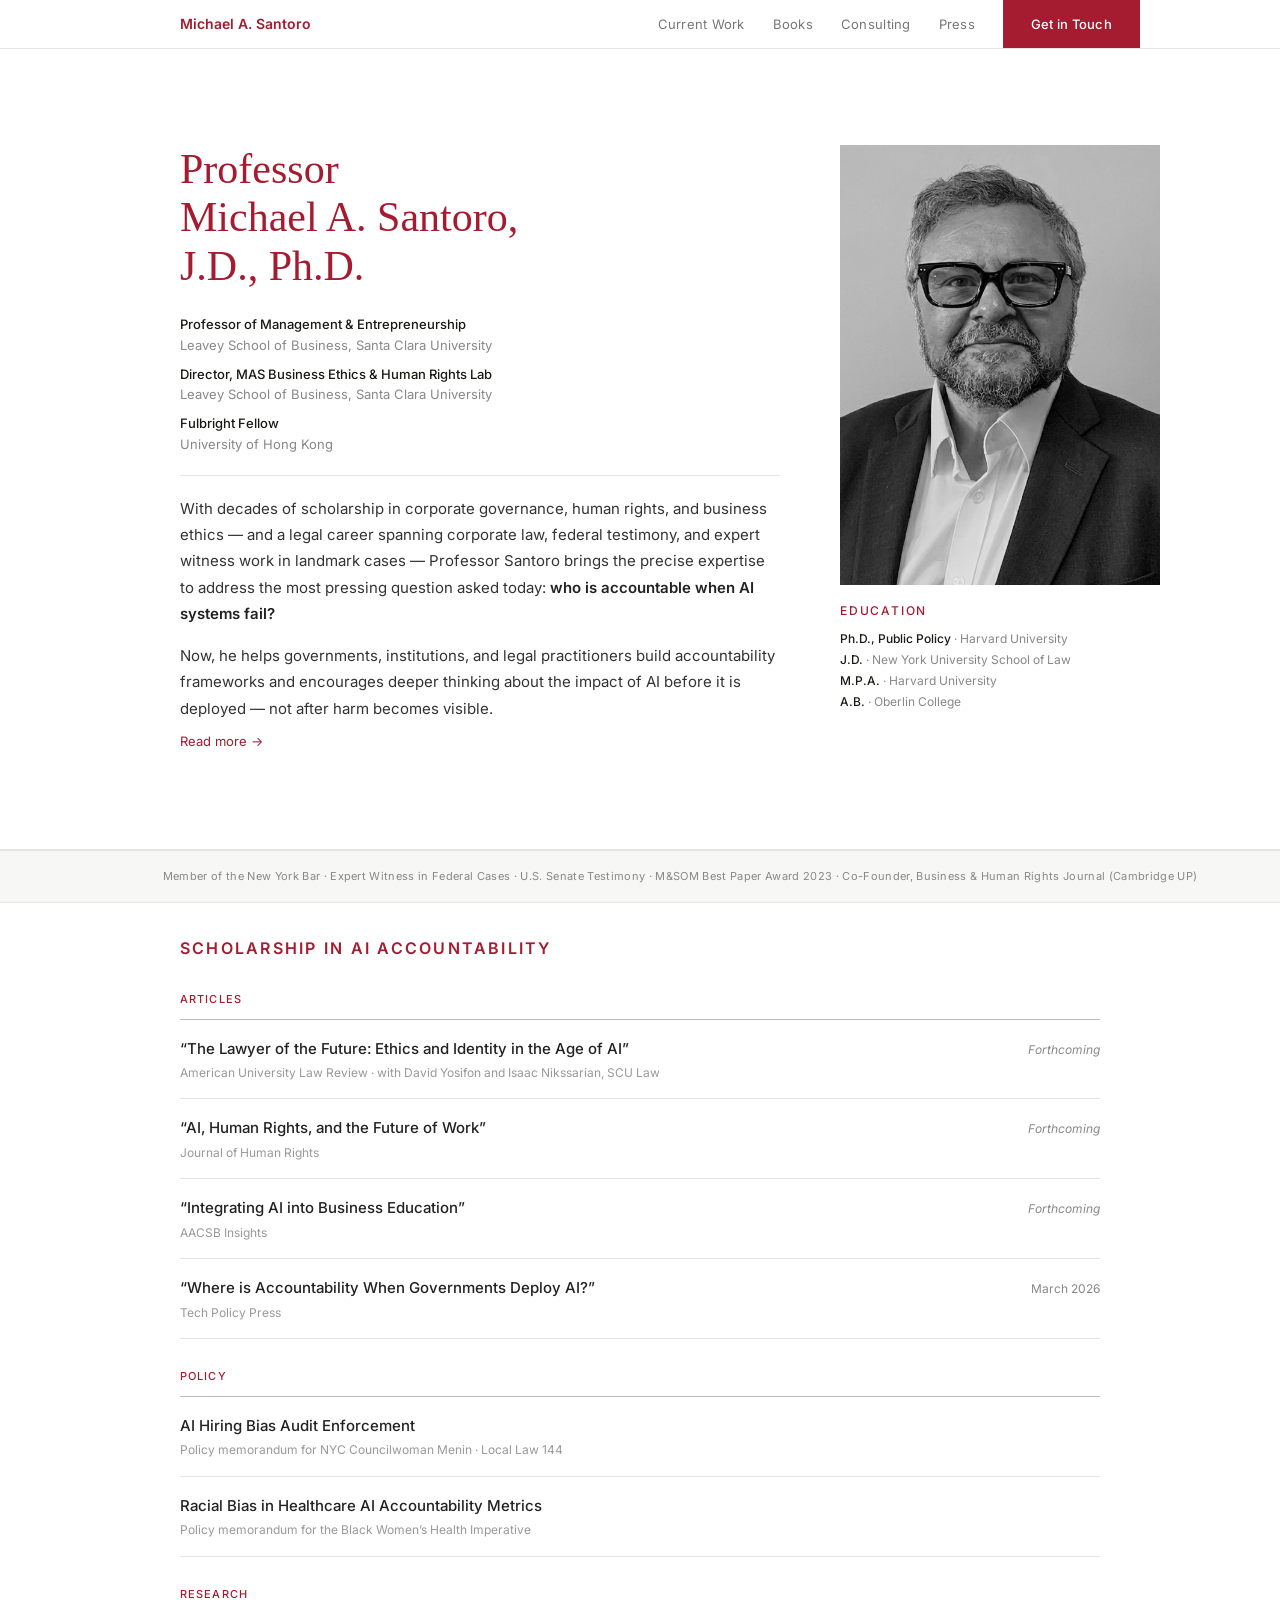
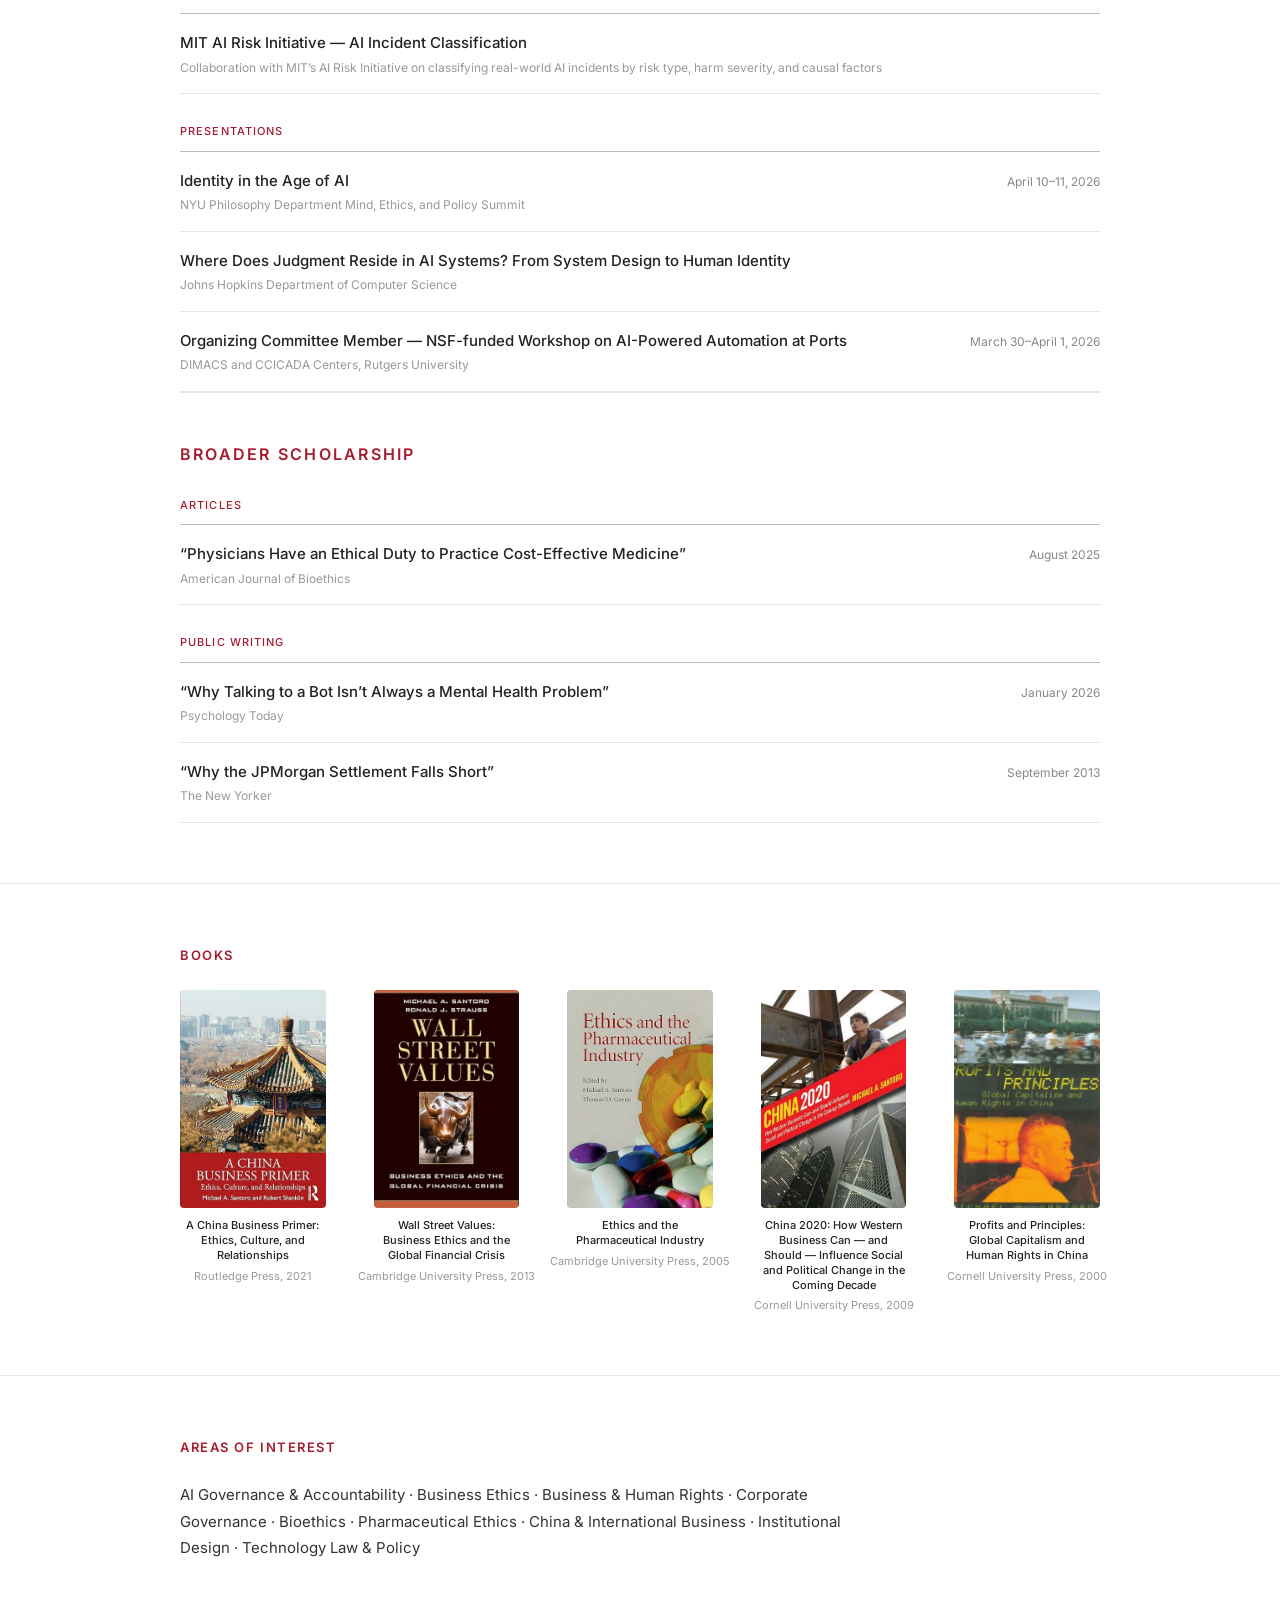
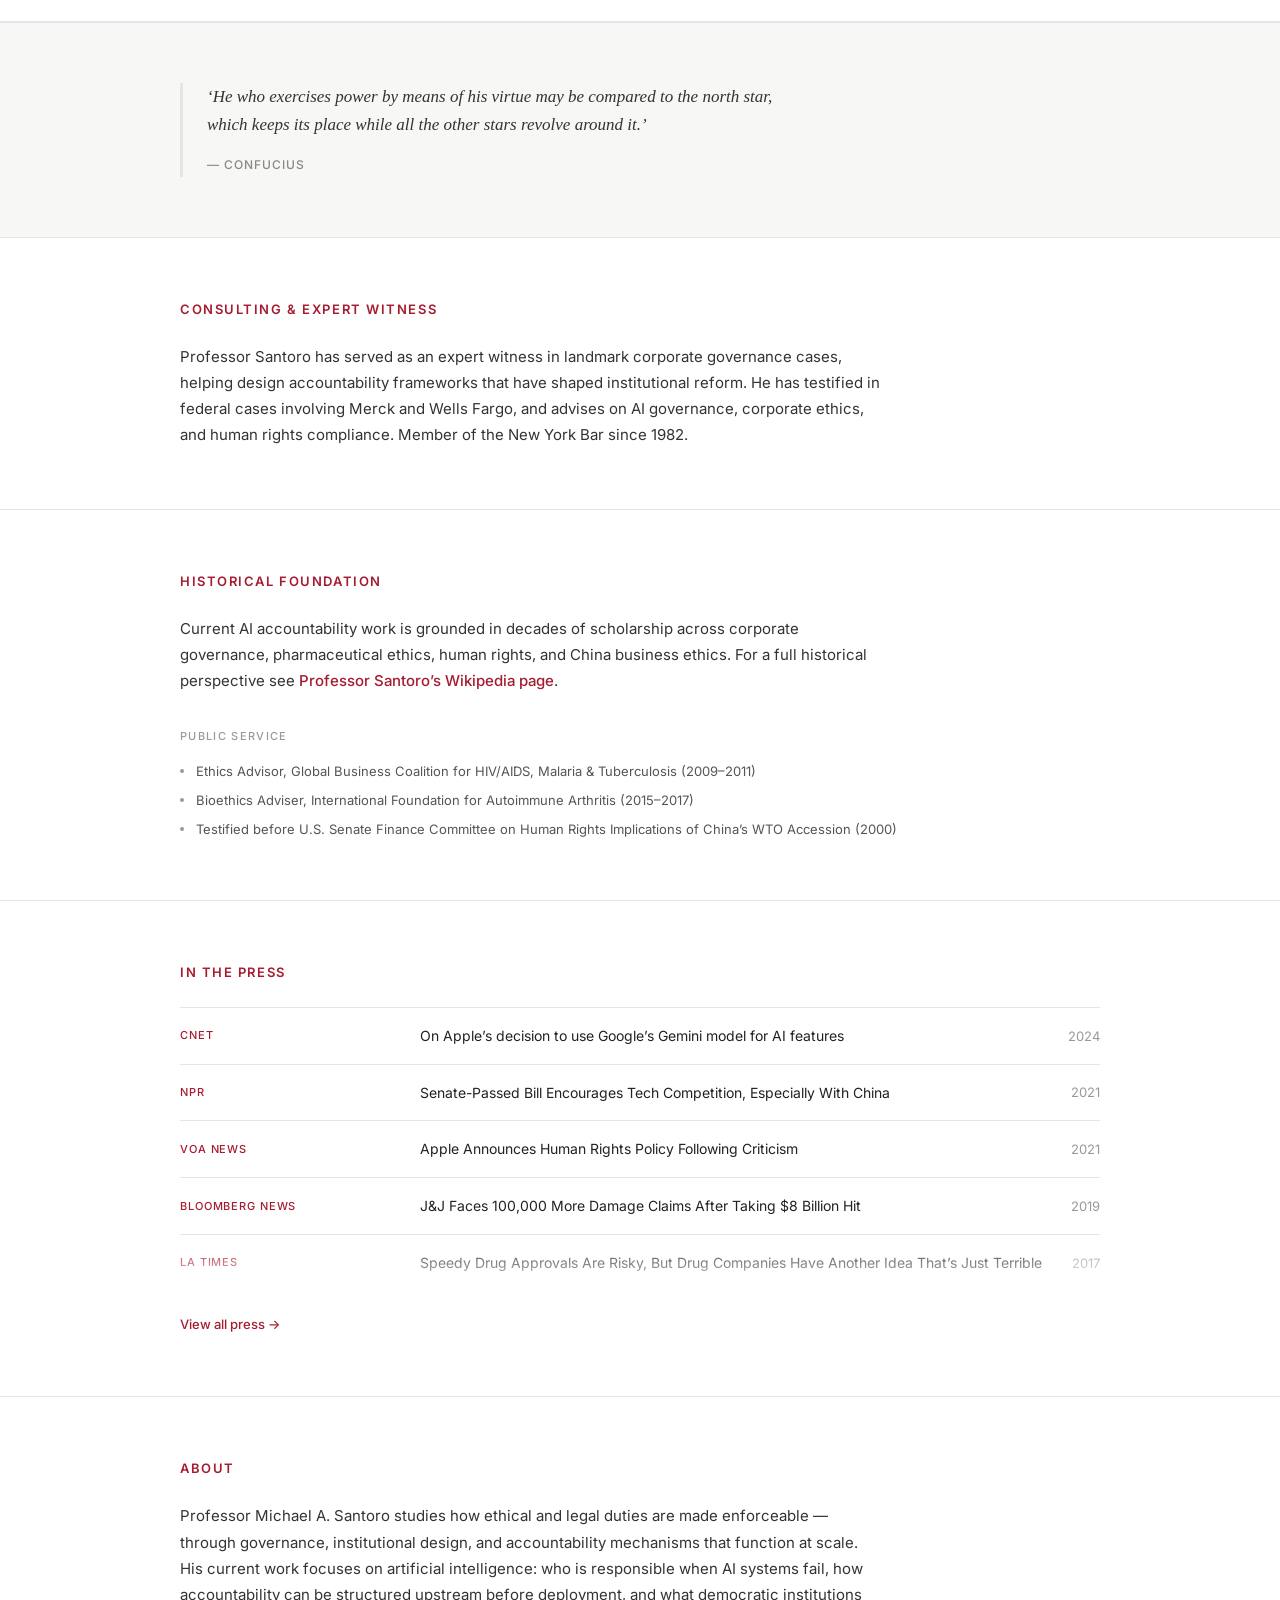
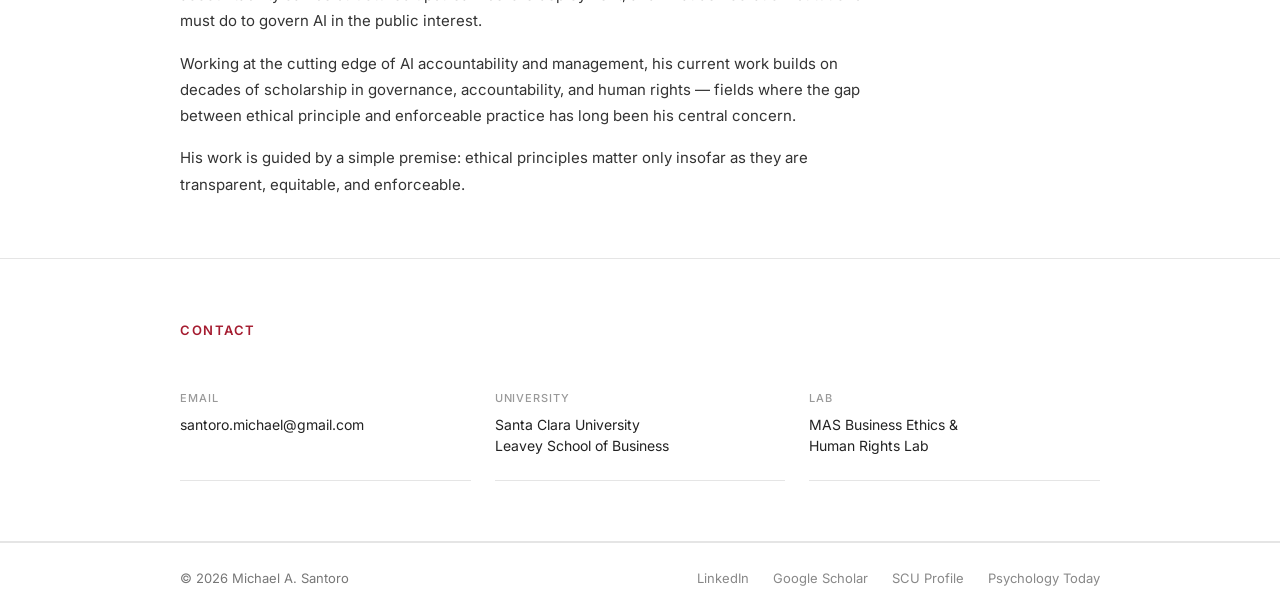
==== index.html @ b95e719b "current work section refinements" ====
<!DOCTYPE html>
<html lang="en">
<head>
  <meta charset="UTF-8">
  <meta name="viewport" content="width=device-width, initial-scale=1.0">
  <title>Michael A. Santoro — Business Ethics & AI Ethics</title>
  <meta name="description" content="Professor Michael A. Santoro — Business ethics, AI ethics, and human rights scholar at Santa Clara University.">
  <link rel="preconnect" href="https://fonts.googleapis.com">
  <link rel="preconnect" href="https://fonts.gstatic.com" crossorigin>
  <link href="https://fonts.googleapis.com/css2?family=Inter:wght@300;400;500;600&display=swap" rel="stylesheet">
  <link rel="stylesheet" href="styles.css">
</head>
<body>

<!-- ── Navigation ────────────────────────────────────── -->
<nav class="nav">
  <div class="nav-inner">
    <a href="#" class="nav-name">Michael A. Santoro</a>
    <button class="nav-toggle" aria-label="Toggle menu" onclick="document.querySelector('.nav-links').classList.toggle('active')">
      <span></span><span></span><span></span>
    </button>
    <ul class="nav-links">
      <li><a href="#current-work">Current Work</a></li>
      <li><a href="#books">Books</a></li>
      <li><a href="#consulting">Consulting</a></li>
      <li><a href="#press">Press</a></li>
    </ul>
    <a href="#contact" class="nav-cta">Get in Touch</a>
  </div>
</nav>

<!-- ── Faculty Profile Header ───────────────────────── -->
<section class="hero">
  <div class="container">
    <div class="hero-main">
      <h1 class="hero-name">Professor<br>Michael A. Santoro,<br>J.D., Ph.D.</h1>
      <div class="hero-credentials">
        <p class="cred-dark">Professor of Management &amp; Entrepreneurship</p>
        <p class="cred-muted">Leavey School of Business, Santa Clara University</p>
        <p class="cred-dark cred-spacer">Director, MAS Business Ethics &amp; Human Rights Lab</p>
        <p class="cred-muted">Leavey School of Business, Santa Clara University</p>
        <p class="cred-dark cred-spacer">Fulbright Fellow</p>
        <p class="cred-muted">University of Hong Kong</p>
      </div>
      <div class="hero-bio">
        <p>With decades of scholarship in corporate governance, human rights, and business ethics — and a legal career spanning corporate law, federal testimony, and expert witness work in landmark cases — Professor Santoro brings the precise expertise to address the most pressing question asked today: <strong>who is accountable when AI systems fail?</strong></p>
        <p>Now, he helps governments, institutions, and legal practitioners build accountability frameworks and encourages deeper thinking about the impact of AI before it is deployed — not after harm becomes visible.</p>
      </div>
      <a href="#about" class="hero-contact">Read more &rarr;</a>
    </div>
    <div class="hero-photo">
      <div class="hero-image-wrapper">
        <div class="hero-image">
          <img src="Professor Santoro Profile.png" alt="Professor Michael A. Santoro">
        </div>
      </div>
      <div class="hero-education">
        <p class="hero-education-label">Education</p>
        <ul>
          <li><span class="edu-deg">Ph.D., Public Policy</span> <span class="edu-inst">&middot; Harvard University</span></li>
          <li><span class="edu-deg">J.D.</span> <span class="edu-inst">&middot; New York University School of Law</span></li>
          <li><span class="edu-deg">M.P.A.</span> <span class="edu-inst">&middot; Harvard University</span></li>
          <li><span class="edu-deg">A.B.</span> <span class="edu-inst">&middot; Oberlin College</span></li>
        </ul>
      </div>
    </div>
  </div>
</section>

<!-- ── Credentials ──────────────────────────────────── -->
<div class="credentials-strip">
  <p>Member of the New York Bar &middot; Expert Witness in Federal Cases &middot; U.S. Senate Testimony &middot; M&amp;SOM Best Paper Award 2023 &middot; Co-Founder, Business &amp; Human Rights Journal (Cambridge UP)</p>
</div>

<!-- ── Current Work ──────────────────────────────────── -->
<section class="section" id="current-work">
  <div class="container">
    <!-- AI-Focused Work -->
    <p class="cw-category">Scholarship in AI Accountability</p>

    <p class="cw-subcategory">Articles</p>
    <ul class="current-work-list">
      <li>
        <div class="cw-row">
          <span class="cw-title">&ldquo;The Lawyer of the Future: Ethics and Identity in the Age of AI&rdquo;</span>
          <span class="cw-date"><em>Forthcoming</em></span>
        </div>
        <span class="cw-venue">American University Law Review &middot; with David Yosifon and Isaac Nikssarian, SCU Law</span>
      </li>
      <li>
        <div class="cw-row">
          <span class="cw-title">&ldquo;AI, Human Rights, and the Future of Work&rdquo;</span>
          <span class="cw-date"><em>Forthcoming</em></span>
        </div>
        <span class="cw-venue">Journal of Human Rights</span>
      </li>
      <li>
        <div class="cw-row">
          <span class="cw-title">&ldquo;Integrating AI into Business Education&rdquo;</span>
          <span class="cw-date"><em>Forthcoming</em></span>
        </div>
        <span class="cw-venue">AACSB Insights</span>
      </li>
      <li>
        <div class="cw-row">
          <a href="https://techpolicy.press/where-is-accountability-when-governments-deploy-ai/" target="_blank" rel="noopener noreferrer" class="cw-title cw-link">&ldquo;Where is Accountability When Governments Deploy AI?&rdquo;</a>
          <span class="cw-date">March 2026</span>
        </div>
        <span class="cw-venue">Tech Policy Press</span>
      </li>
    </ul>

    <p class="cw-subcategory">Policy</p>
    <ul class="current-work-list">
      <li>
        <div class="cw-row">
          <span class="cw-title">AI Hiring Bias Audit Enforcement</span>
          <span class="cw-date"></span>
        </div>
        <span class="cw-venue">Policy memorandum for NYC Councilwoman Menin &middot; Local Law 144</span>
      </li>
      <li>
        <div class="cw-row">
          <span class="cw-title">Racial Bias in Healthcare AI Accountability Metrics</span>
          <span class="cw-date"></span>
        </div>
        <span class="cw-venue">Policy memorandum for the Black Women&rsquo;s Health Imperative</span>
      </li>
    </ul>

    <p class="cw-subcategory">Research</p>
    <ul class="current-work-list">
      <li>
        <div class="cw-row">
          <span class="cw-title">MIT AI Risk Initiative — AI Incident Classification</span>
          <span class="cw-date"></span>
        </div>
        <span class="cw-venue">Collaboration with MIT&rsquo;s AI Risk Initiative on classifying real-world AI incidents by risk type, harm severity, and causal factors</span>
      </li>
    </ul>

    <p class="cw-subcategory">Presentations</p>
    <ul class="current-work-list">
      <li>
        <div class="cw-row">
          <span class="cw-title">Identity in the Age of AI</span>
          <span class="cw-date">April 10&ndash;11, 2026</span>
        </div>
        <span class="cw-venue">NYU Philosophy Department Mind, Ethics, and Policy Summit</span>
      </li>
      <li>
        <div class="cw-row">
          <span class="cw-title">Where Does Judgment Reside in AI Systems? From System Design to Human Identity</span>
          <span class="cw-date"></span>
        </div>
        <span class="cw-venue">Johns Hopkins Department of Computer Science</span>
      </li>
      <li>
        <div class="cw-row">
          <span class="cw-title">Organizing Committee Member — NSF-funded Workshop on AI-Powered Automation at Ports</span>
          <span class="cw-date">March 30&ndash;April 1, 2026</span>
        </div>
        <span class="cw-venue">DIMACS and CCICADA Centers, Rutgers University</span>
      </li>
    </ul>

    <!-- Broader Scholarship -->
    <div class="cw-divider"></div>
    <p class="cw-category">Broader Scholarship</p>

    <p class="cw-subcategory">Articles</p>
    <ul class="current-work-list">
      <li>
        <div class="cw-row">
          <a href="https://www.tandfonline.com/doi/full/10.1080/15265161.2025.2526747" target="_blank" rel="noopener noreferrer" class="cw-title cw-link">&ldquo;Physicians Have an Ethical Duty to Practice Cost-Effective Medicine&rdquo;</a>
          <span class="cw-date">August 2025</span>
        </div>
        <span class="cw-venue">American Journal of Bioethics</span>
      </li>
    </ul>

    <p class="cw-subcategory">Public Writing</p>
    <ul class="current-work-list">
      <li>
        <div class="cw-row">
          <a href="https://www.psychologytoday.com/us/blog/the-fair-shake/202601/why-talking-to-a-bot-isnt-always-a-mental-health-problem" target="_blank" rel="noopener noreferrer" class="cw-title cw-link">&ldquo;Why Talking to a Bot Isn&rsquo;t Always a Mental Health Problem&rdquo;</a>
          <span class="cw-date">January 2026</span>
        </div>
        <span class="cw-venue">Psychology Today</span>
      </li>
      <li>
        <div class="cw-row">
          <a href="https://www.newyorker.com/business/currency/why-the-jpmorgan-settlement-falls-short" target="_blank" rel="noopener noreferrer" class="cw-title cw-link">&ldquo;Why the JPMorgan Settlement Falls Short&rdquo;</a>
          <span class="cw-date">September 2013</span>
        </div>
        <span class="cw-venue">The New Yorker</span>
      </li>
    </ul>
  </div>
</section>

<!-- ── Books ─────────────────────────────────────────── -->
<section class="section" id="books">
  <div class="container">
    <p class="section-label">Books</p>

    <div class="books-grid">
      <div class="book-item">
        <div class="book-cover-wrap"><img src="A China Business Primer Cover.jpg" alt="A China Business Primer book cover"></div>
        <h3 class="book-item-title">A China Business Primer: Ethics, Culture, and Relationships</h3>
        <p class="book-item-publisher">Routledge Press, 2021</p>
      </div>

      <div class="book-item">
        <div class="book-cover-wrap"><img src="Wall Street Values Cover.jpg" alt="Wall Street Values book cover"></div>
        <h3 class="book-item-title">Wall Street Values: Business Ethics and the Global Financial Crisis</h3>
        <p class="book-item-publisher">Cambridge University Press, 2013</p>
      </div>

      <div class="book-item">
        <div class="book-cover-wrap"><img src="Ethics and the Pharma Industry Cover.jpg" alt="Ethics and the Pharmaceutical Industry book cover"></div>
        <h3 class="book-item-title">Ethics and the Pharmaceutical Industry</h3>
        <p class="book-item-publisher">Cambridge University Press, 2005</p>
      </div>

      <div class="book-item">
        <div class="book-cover-wrap"><img src="China 2020 Cover.jpg" alt="China 2020 book cover"></div>
        <h3 class="book-item-title">China 2020: How Western Business Can — and Should — Influence Social and Political Change in the Coming Decade</h3>
        <p class="book-item-publisher">Cornell University Press, 2009</p>
      </div>

      <div class="book-item">
        <div class="book-cover-wrap"><img src="Profits and Principles Cover.avif" alt="Profits and Principles book cover"></div>
        <h3 class="book-item-title">Profits and Principles: Global Capitalism and Human Rights in China</h3>
        <p class="book-item-publisher">Cornell University Press, 2000</p>
      </div>
    </div>
  </div>
</section>

<!-- ── Areas of Interest ───────────────────────────── -->
<section class="section" id="areas-of-interest">
  <div class="container">
    <p class="section-label">Areas of Interest</p>
    <p class="section-body">AI Governance &amp; Accountability &middot; Business Ethics &middot; Business &amp; Human Rights &middot; Corporate Governance &middot; Bioethics &middot; Pharmaceutical Ethics &middot; China &amp; International Business &middot; Institutional Design &middot; Technology Law &amp; Policy</p>
  </div>
</section>

<!-- ── Quote ────────────────────────────────────────── -->
<section class="section pull-quote">
  <div class="container">
    <blockquote>
      <p>&lsquo;He who exercises power by means of his virtue may be compared to the north star, which keeps its place while all the other stars revolve around it.&rsquo;</p>
      <cite>&mdash; Confucius</cite>
    </blockquote>
  </div>
</section>

<!-- ── Consulting & Expert Witness ───────────────────── -->
<section class="section" id="consulting">
  <div class="container">
    <p class="section-label">Consulting &amp; Expert Witness</p>
    <p class="section-body">Professor Santoro has served as an expert witness in landmark corporate governance cases, helping design accountability frameworks that have shaped institutional reform. He has testified in federal cases involving Merck and Wells Fargo, and advises on AI governance, corporate ethics, and human rights compliance. Member of the New York Bar since 1982.</p>
  </div>
</section>

<!-- ── Historical Foundation ────────────────────────── -->
<section class="section" id="historical">
  <div class="container">
    <p class="section-label">Historical Foundation</p>
    <p class="section-body">Current AI accountability work is grounded in decades of scholarship across corporate governance, pharmaceutical ethics, human rights, and China business ethics. For a full historical perspective see <a href="https://en.wikipedia.org/wiki/Michael_A._Santoro" target="_blank" rel="noopener" class="crimson-link">Professor Santoro&rsquo;s Wikipedia page</a>.</p>

    <h3 class="subsection-label">Public Service</h3>
    <ul class="public-service-list">
      <li>Ethics Advisor, Global Business Coalition for HIV/AIDS, Malaria &amp; Tuberculosis (2009&ndash;2011)</li>
      <li>Bioethics Adviser, International Foundation for Autoimmune Arthritis (2015&ndash;2017)</li>
      <li>Testified before U.S. Senate Finance Committee on Human Rights Implications of China&rsquo;s WTO Accession (2000)</li>
    </ul>
  </div>
</section>

<!-- ── Press ─────────────────────────────────────────── -->
<section class="section" id="press">
  <div class="container">
    <p class="section-label">In the Press</p>

    <div class="expandable" data-max="5">
      <div class="expandable-content">
        <div class="press-list">
          <a href="https://www.cnet.com" target="_blank" rel="noopener noreferrer" class="press-item">
            <span class="press-source">CNET</span>
            <span class="press-title">On Apple&rsquo;s decision to use Google&rsquo;s Gemini model for AI features</span>
            <span class="press-year">2024</span>
          </a>

          <a href="https://www.npr.org/2021/06/09/1004649214/senate-passed-bill-encourages-tech-competition-especially-with-china" target="_blank" rel="noopener noreferrer" class="press-item">
            <span class="press-source">NPR</span>
            <span class="press-title">Senate-Passed Bill Encourages Tech Competition, Especially With China</span>
            <span class="press-year">2021</span>
          </a>

          <a href="https://www.voanews.com/economy-business/apple-announces-human-rights-policy-following-criticism" target="_blank" rel="noopener noreferrer" class="press-item">
            <span class="press-source">VOA News</span>
            <span class="press-title">Apple Announces Human Rights Policy Following Criticism</span>
            <span class="press-year">2021</span>
          </a>

          <a href="https://www.bloomberg.com/news/articles/2019-10-14/j-j-s-legal-losses-may-get-worse-with-100-000-more-damage-claims" target="_blank" rel="noopener noreferrer" class="press-item">
            <span class="press-source">Bloomberg News</span>
            <span class="press-title">J&amp;J Faces 100,000 More Damage Claims After Taking $8 Billion Hit</span>
            <span class="press-year">2019</span>
          </a>

          <a href="http://www.latimes.com/business/lazarus/la-fi-lazarus-fda-trump-deregulation-20170210-story.html" target="_blank" rel="noopener noreferrer" class="press-item">
            <span class="press-source">LA Times</span>
            <span class="press-title">Speedy Drug Approvals Are Risky, But Drug Companies Have Another Idea That&rsquo;s Just Terrible</span>
            <span class="press-year">2017</span>
          </a>

          <a href="#" class="press-item">
            <span class="press-source">New York Times</span>
            <span class="press-title">Corporate Governance Reforms at Merck Described as a Pivotal Moment</span>
            <span class="press-year">2005</span>
          </a>

          <a href="#" class="press-item">
            <span class="press-source">U.S. Senate</span>
            <span class="press-title">Testified Before Finance Committee on China&rsquo;s WTO Accession</span>
            <span class="press-year">2000</span>
          </a>
        </div>
      </div>
      <a href="javascript:void(0)" class="expand-toggle" onclick="this.parentElement.classList.add('expanded'); this.style.display='none';">View all press &rarr;</a>
    </div>
  </div>
</section>

<!-- ── About ─────────────────────────────────────────── -->
<section class="section" id="about">
  <div class="container">
    <p class="section-label">About</p>
    <div class="about-bio">
      <p>Professor Michael A. Santoro studies how ethical and legal duties are made enforceable — through governance, institutional design, and accountability mechanisms that function at scale. His current work focuses on artificial intelligence: who is responsible when AI systems fail, how accountability can be structured upstream before deployment, and what democratic institutions must do to govern AI in the public interest.</p>
      <p>Working at the cutting edge of AI accountability and management, his current work builds on decades of scholarship in governance, accountability, and human rights — fields where the gap between ethical principle and enforceable practice has long been his central concern.</p>
      <p>His work is guided by a simple premise: ethical principles matter only insofar as they are transparent, equitable, and enforceable.</p>
    </div>
  </div>
</section>

<!-- ── Contact ───────────────────────────────────────── -->
<section class="section" id="contact">
  <div class="container">
    <p class="section-label">Contact</p>

    <div class="contact-grid">
      <a href="mailto:santoro.michael@gmail.com" class="contact-card">
        <p class="contact-card-label">Email</p>
        <p class="contact-card-value">santoro.michael@gmail.com</p>
      </a>
      <a href="https://www.scu.edu/business/management/faculty/santoro/" target="_blank" rel="noopener" class="contact-card">
        <p class="contact-card-label">University</p>
        <p class="contact-card-value">Santa Clara University<br>Leavey School of Business</p>
      </a>
      <a href="#" class="contact-card">
        <p class="contact-card-label">Lab</p>
        <p class="contact-card-value">MAS Business Ethics &amp;<br>Human Rights Lab</p>
      </a>
    </div>
  </div>
</section>

<!-- ── Footer ────────────────────────────────────────── -->
<footer class="footer">
  <div class="container">
    <div class="footer-inner">
      <span class="footer-name">&copy; 2026 Michael A. Santoro</span>
      <div class="footer-links">
        <a href="https://www.linkedin.com/in/michael-santoro-43972324/" target="_blank" rel="noopener">LinkedIn</a>
        <a href="https://scholar.google.com/citations?user=RKDsiboAAAAJ&hl=en" target="_blank" rel="noopener">Google Scholar</a>
        <a href="https://www.scu.edu/business/management/faculty/santoro/" target="_blank" rel="noopener">SCU Profile</a>
        <a href="https://www.psychologytoday.com/us/contributors/michael-a-santoro-jd-phd" target="_blank" rel="noopener">Psychology Today</a>
      </div>
    </div>
  </div>
</footer>

</body>
</html>
---- styles.css ----
/* ── Reset & Base ─────────────────────────────────────── */
*,
*::before,
*::after {
  margin: 0;
  padding: 0;
  box-sizing: border-box;
}

:root {
  --black: #222222;
  --white: #FFFFFF;
  --gray-100: #F5F5F5;
  --gray-200: #E5E5E5;
  --gray-400: #999999;
  --gray-500: #777777;
  --gray-600: #555555;
  --gray-700: #333333;
  --border: #E5E5E5;
  --crimson: #A51C30;
  --max-width: 1000px;
  --section-padding: 60px 0;
  --font-sans: 'Inter', -apple-system, BlinkMacSystemFont, 'Helvetica Neue', sans-serif;
}

html {
  scroll-behavior: smooth;
  -webkit-font-smoothing: antialiased;
  -moz-osx-font-smoothing: grayscale;
}

body {
  font-family: var(--font-sans);
  color: var(--black);
  background: var(--white);
  line-height: 1.7;
  font-size: 15px;
}

a {
  color: var(--black);
  text-decoration: none;
  transition: color 0.2s;
}

a:hover {
  color: var(--gray-600);
}

img {
  display: block;
  max-width: 100%;
}

/* ── Navigation ──────────────────────────────────────── */
.nav {
  position: fixed;
  top: 0;
  left: 0;
  right: 0;
  z-index: 1000;
  background: var(--white);
  border-bottom: 1px solid var(--border);
}

.nav-inner {
  max-width: var(--max-width);
  margin: 0 auto;
  padding: 0 0 0 40px;
  height: 48px;
  display: flex;
  align-items: center;
}

.nav-name {
  font-size: 14px;
  font-weight: 600;
  letter-spacing: 0;
  color: var(--crimson);
}

.nav-links {
  display: flex;
  gap: 28px;
  list-style: none;
  margin-left: auto;
  margin-right: 28px;
}

.nav-links a {
  font-size: 13px;
  font-weight: 400;
  color: var(--gray-500);
  letter-spacing: 0.02em;
  transition: color 0.2s;
}

.nav-links a:hover {
  color: var(--crimson);
}

.nav-toggle {
  display: none;
  background: none;
  border: none;
  cursor: pointer;
  padding: 4px;
}

.nav-toggle span {
  display: block;
  width: 18px;
  height: 1.5px;
  background: var(--black);
  margin: 4px 0;
  transition: 0.3s;
}

.nav-cta {
  display: flex;
  align-items: center;
  justify-content: center;
  height: 48px;
  padding: 0 28px;
  background: var(--crimson);
  color: var(--white);
  font-size: 13px;
  font-weight: 500;
  letter-spacing: 0.02em;
  transition: background 0.2s;
  flex-shrink: 0;
}

.nav-cta:hover {
  background: #8A1526;
  color: var(--white);
}

/* ── Container ───────────────────────────────────────── */
.container {
  max-width: var(--max-width);
  margin: 0 auto;
  padding: 0 40px;
}

/* ── Hero / Faculty Profile Header ───────────────────── */
.hero {
  min-height: calc(100vh - 50px);
  padding-top: 48px;
  display: flex;
  flex-direction: column;
  justify-content: center;
  border-bottom: 1px solid #E5E5E5;
}

.hero .container {
  display: flex;
  align-items: stretch;
  gap: 60px;
  padding-left: 40px;
}

.hero-main {
  flex: 1;
  display: flex;
  flex-direction: column;
}

.hero-photo {
  flex-shrink: 0;
  width: 320px;
  margin-left: auto;
  margin-right: -60px;
  display: flex;
  flex-direction: column;
}

.hero-education {
  padding-top: 16px;
}

.hero-main .hero-contact {
  margin-top: auto;
  align-self: flex-start;
}

.hero-image-wrapper {
  position: relative;
  width: 320px;
  margin-bottom: 0;
}

.hero-image {
  width: 320px;
  height: 440px;
  overflow: hidden;
  background: var(--gray-100);
  position: relative;
  z-index: 1;
}

.hero-image img {
  width: 100%;
  height: 100%;
  object-fit: cover;
  transform: scale(1.4) translateY(12%);
  filter: grayscale(100%);
}

.hero-name {
  font-family: Georgia, 'Times New Roman', serif;
  font-size: 42px;
  font-weight: 400;
  line-height: 1.15;
  color: var(--crimson);
  margin-bottom: 24px;
}


.hero-credentials {
  padding-bottom: 20px;
  margin-bottom: 20px;
  border-bottom: 1px solid var(--gray-200);
}

.hero-credentials p {
  font-size: 13px;
  line-height: 1.6;
  margin: 0;
}

.cred-dark {
  color: #1A1814;
  font-weight: 500;
}

.cred-muted {
  color: #888888;
  font-weight: 400;
}

.cred-spacer {
  margin-top: 8px !important;
}


.hero-education-label {
  font-size: 12px;
  font-weight: 500;
  letter-spacing: 0.15em;
  text-transform: uppercase;
  color: var(--crimson);
  margin-bottom: 8px;
}

.hero-education ul {
  list-style: none;
  display: flex;
  flex-direction: column;
  gap: 3px;
}

.hero-education li {
  font-size: 12px;
  line-height: 1.5;
}

.edu-deg {
  color: #1A1814;
  font-weight: 500;
}

.edu-inst {
  color: #888888;
  font-weight: 400;
}

.hero-email {
  font-size: 13px;
  color: var(--gray-600);
  margin-bottom: 6px;
}

.hero-email:hover {
  color: var(--black);
}

.hero-contact {
  font-size: 13px;
  color: var(--crimson);
}

.hero-contact:hover {
  color: var(--crimson);
  text-decoration: underline;
  text-decoration-color: var(--crimson);
}

.hero-bio {
  max-width: 600px;
  margin-bottom: 8px;
}

.hero-bio p {
  font-size: 15px;
  color: var(--gray-700);
  line-height: 1.75;
  margin-bottom: 16px;
}

.hero-bio strong {
  font-weight: 600;
  color: var(--black);
}

.hero-readmore {
  display: inline-block;
  margin-top: 8px;
  font-size: 12px;
  color: #888888;
  text-decoration: none;
}

.hero-readmore:hover {
  color: #888888;
  text-decoration: underline;
  text-decoration-color: #888888;
}

.hero-bio p:last-child {
  margin-bottom: 0;
}

/* ── Credentials Strip ──────────────────────────────── */
.credentials-strip {
  padding: 16px 20px;
  background: #F7F7F5;
  border-top: 1px solid #E5E5E5;
  border-bottom: 1px solid #E5E5E5;
  display: flex;
  justify-content: center;
  align-items: center;
}

.credentials-strip p {
  font-size: 11px;
  font-weight: 400;
  letter-spacing: 0.03em;
  color: #888888;
  text-align: center;
  white-space: nowrap;
  margin: 0;
  padding-left: 80px;
}

.credentials-strip + .section {
  padding-top: 32px;
}

/* ── Expandable Sections ─────────────────────────────── */
.expandable .expandable-content {
  overflow: hidden;
}

/* Current Work: show first items */
#current-work .expandable:not(.expanded) .expandable-content {
  max-height: 340px;
  position: relative;
}

#current-work .expandable:not(.expanded) .expandable-content::after {
  content: "";
  position: absolute;
  bottom: 0;
  left: 0;
  right: 0;
  height: 60px;
  background: linear-gradient(transparent, var(--white));
  pointer-events: none;
}

/* Press: show first 5 items */
#press .expandable:not(.expanded) .expandable-content {
  max-height: 290px;
  position: relative;
}

#press .expandable:not(.expanded) .expandable-content::after {
  content: "";
  position: absolute;
  bottom: 0;
  left: 0;
  right: 0;
  height: 60px;
  background: linear-gradient(transparent, var(--white));
  pointer-events: none;
}

.expandable.expanded .expandable-content {
  max-height: none;
}

.expand-toggle {
  display: inline-block;
  margin-top: 16px;
  font-size: 13px;
  font-weight: 500;
  color: var(--crimson);
  cursor: pointer;
}

.expand-toggle:hover {
  text-decoration: underline;
  text-decoration-color: var(--crimson);
  color: var(--crimson);
}

/* ── Section Styles ──────────────────────────────────── */
.section {
  padding: var(--section-padding);
  border-bottom: 1px solid #E5E5E5;
  scroll-margin-top: 48px;
}

.section-label {
  font-size: 13px;
  font-weight: 600;
  letter-spacing: 0.12em;
  text-transform: uppercase;
  color: var(--crimson);
  margin-bottom: 24px;
}

.section-title {
  font-size: 22px;
  font-weight: 600;
  letter-spacing: -0.01em;
  line-height: 1.3;
  color: var(--black);
  margin-bottom: 12px;
}

.section-subtitle {
  font-size: 14px;
  font-weight: 400;
  color: var(--gray-500);
  line-height: 1.6;
  max-width: 560px;
  margin-bottom: 40px;
}

.section-body {
  font-size: 15px;
  color: var(--gray-700);
  line-height: 1.75;
  max-width: 700px;
}

.about-bio p {
  font-size: 15px;
  color: var(--gray-700);
  line-height: 1.75;
  max-width: 700px;
  margin-bottom: 16px;
}

.about-bio p:last-child {
  margin-bottom: 0;
}

/* ── Current Work ────────────────────────────────────── */
.current-work-framing {
  font-size: 16px;
  font-style: italic;
  color: var(--gray-600);
  line-height: 1.6;
  margin-bottom: 24px;
  padding-left: 20px;
  border-left: 3px solid var(--crimson);
}

.current-work-list {
  list-style: none;
  display: flex;
  flex-direction: column;
  gap: 0;
}

.current-work-list li {
  display: flex;
  flex-direction: column;
  gap: 2px;
  padding: 16px 0;
  position: relative;
}

.current-work-list li::after {
  content: "";
  position: absolute;
  bottom: 0;
  left: 0;
  width: 100%;
  height: 1px;
  background: var(--gray-200);
}


.cw-category {
  font-size: 16px;
  font-weight: 600;
  letter-spacing: 0.14em;
  text-transform: uppercase;
  color: var(--crimson);
  margin-top: 48px;
  margin-bottom: 16px;
}

.cw-category:first-child {
  margin-top: 0;
}

.cw-subcategory {
  font-size: 11px;
  font-weight: 500;
  letter-spacing: 0.1em;
  text-transform: uppercase;
  color: var(--crimson);
  margin-top: 28px;
  margin-bottom: 0;
  padding-left: 0;
  padding-bottom: 10px;
  border-bottom: 1px solid #BBBBBB;
}

.cw-divider {
  border-top: 1px solid var(--gray-200);
  margin: 0 0 24px 0;
}

.cw-row {
  display: flex;
  justify-content: space-between;
  align-items: baseline;
  gap: 16px;
}

.cw-date {
  font-size: 12px;
  color: #888888;
  font-weight: 400;
  flex-shrink: 0;
  white-space: nowrap;
}

.cw-title {
  font-size: 15px;
  font-weight: 500;
  color: var(--black);
}

.cw-link {
  color: var(--black);
  text-decoration: none;
}

.cw-link:hover {
  color: var(--crimson);
  text-decoration: underline;
  text-decoration-color: var(--crimson);
}

.cw-desc {
  font-size: 13px;
  color: var(--gray-500);
  font-weight: 400;
  line-height: 1.6;
}

.cw-venue {
  font-size: 12px;
  color: var(--gray-400);
  font-weight: 400;
}

/* ── Historical Foundation ───────────────────────────── */
.subsection-label {
  font-size: 11px;
  font-weight: 500;
  letter-spacing: 0.12em;
  text-transform: uppercase;
  color: var(--gray-400);
  margin-top: 32px;
  margin-bottom: 16px;
}

.public-service-list {
  list-style: none;
  display: flex;
  flex-direction: column;
  gap: 8px;
}

.public-service-list li {
  font-size: 13px;
  color: var(--gray-600);
  padding-left: 16px;
  position: relative;
  line-height: 1.6;
}

.public-service-list li::before {
  content: "";
  position: absolute;
  left: 0;
  top: 8px;
  width: 4px;
  height: 4px;
  border-radius: 50%;
  background: var(--gray-400);
}

.crimson-link {
  color: var(--crimson);
  font-weight: 500;
}

.crimson-link:hover {
  text-decoration: underline;
  text-decoration-color: var(--crimson);
  color: var(--crimson);
}

/* ── Education List ──────────────────────────────────── */
.education-list {
  list-style: none;
  display: flex;
  flex-direction: column;
  gap: 6px;
}

.education-list li {
  font-size: 14px;
  color: var(--gray-700);
  line-height: 1.5;
}

/* ── Research Cards ──────────────────────────────────── */
.research-featured {
  margin-bottom: 20px;
}

.research-card {
  padding: 24px 0;
  border-bottom: 1px solid var(--gray-200);
}

.research-card:last-child {
  border-bottom: none;
}

.research-card--featured {
  border-left: 3px solid var(--crimson);
  padding-left: 20px;
  border-bottom: 1px solid var(--gray-200);
  padding-bottom: 24px;
}

.research-card-subtitle {
  font-size: 13px;
  font-weight: 500;
  color: var(--gray-500);
  margin-bottom: 8px;
  font-style: italic;
}

.research-card h3 {
  font-size: 16px;
  font-weight: 600;
  letter-spacing: -0.01em;
  margin-bottom: 8px;
  color: var(--black);
}

.research-card p {
  font-size: 14px;
  color: var(--gray-600);
  line-height: 1.7;
}

.research-grid {
  display: grid;
  grid-template-columns: repeat(2, 1fr);
  gap: 0 40px;
}

.research-grid .research-card {
  border-bottom: none;
  padding: 16px 0 0;
}

/* ── Books ───────────────────────────────────────────── */
.books-grid {
  display: grid;
  grid-template-columns: repeat(5, minmax(0, 1fr));
  gap: 48px;
  align-items: start;
}

.book-item {
  display: flex;
  flex-direction: column;
  align-items: center;
  text-align: center;
  min-width: 0;
}

.book-item .book-cover-wrap {
  width: 100%;
  position: relative;
  padding-bottom: 150%;
  overflow: hidden;
  border-radius: 4px;
  margin-bottom: 10px;
  background: var(--gray-100);
}

.book-item .book-cover-wrap img {
  position: absolute;
  top: 0;
  left: 0;
  width: 100%;
  height: 100%;
  object-fit: cover;
  display: block;
}

.book-item-title {
  font-size: 11px;
  font-weight: 500;
  color: var(--black);
  line-height: 1.35;
  margin-bottom: 4px;
}

.book-item-publisher {
  font-size: 11px;
  color: var(--gray-400);
  font-weight: 400;
  white-space: nowrap;
}

/* ── Pull Quote ─────────────────────────────────────── */
.pull-quote {
  background: #F7F7F5;
  border-top: 1px solid #E5E5E5;
  border-bottom: 1px solid #E5E5E5;
}

.pull-quote blockquote {
  padding-left: 24px;
  border-left: 3px solid #E5E5E5;
  max-width: 600px;
}

.pull-quote blockquote p {
  font-size: 17px;
  font-weight: 400;
  font-style: italic;
  line-height: 1.65;
  color: #333333;
  margin-bottom: 12px;
  font-family: Georgia, 'Times New Roman', serif;
}

.pull-quote blockquote cite {
  font-size: 12px;
  font-weight: 500;
  font-style: normal;
  color: #888888;
  letter-spacing: 0.08em;
  text-transform: uppercase;
}

/* ── Consulting ──────────────────────────────────────── */
.consulting-grid {
  display: grid;
  grid-template-columns: 1fr 1fr;
  gap: 40px;
}

.consulting-card h3 {
  font-size: 16px;
  font-weight: 600;
  letter-spacing: -0.01em;
  margin-bottom: 10px;
  color: var(--black);
}

.consulting-card p {
  font-size: 14px;
  color: var(--gray-600);
  line-height: 1.7;
  margin-bottom: 16px;
}

.consulting-list {
  list-style: none;
  display: flex;
  flex-direction: column;
  gap: 6px;
}

.consulting-list li {
  font-size: 13px;
  color: var(--gray-600);
  padding-left: 16px;
  position: relative;
}

.consulting-list li::before {
  content: "";
  position: absolute;
  left: 0;
  top: 8px;
  width: 4px;
  height: 4px;
  border-radius: 50%;
  background: var(--gray-400);
}

/* ── Press ───────────────────────────────────────────── */
.press-list {
  display: flex;
  flex-direction: column;
}

.press-item {
  display: flex;
  align-items: center;
  padding: 16px 0;
  border-bottom: 1px solid var(--gray-200);
  gap: 20px;
}

.press-item:first-child {
  border-top: 1px solid var(--gray-200);
}

.press-item:hover {
  background: var(--gray-100);
  margin: 0 -8px;
  padding: 16px 8px;
}

.press-source {
  font-size: 11px;
  font-weight: 500;
  letter-spacing: 0.08em;
  text-transform: uppercase;
  color: var(--crimson);
  min-width: 220px;
  width: 220px;
  flex-shrink: 0;
}

.press-title {
  font-size: 14px;
  font-weight: 400;
  color: var(--black);
  flex: 1;
}

.press-year {
  font-size: 13px;
  color: var(--gray-400);
  font-weight: 400;
  flex-shrink: 0;
}

/* ── Contact ─────────────────────────────────────────── */
.contact-grid {
  display: grid;
  grid-template-columns: repeat(3, 1fr);
  gap: 24px;
}

.contact-card {
  padding: 24px 0;
  border-bottom: 1px solid var(--gray-200);
}

.contact-card:hover {
  color: var(--black);
}

.contact-card-label {
  font-size: 11px;
  font-weight: 500;
  letter-spacing: 0.08em;
  text-transform: uppercase;
  color: var(--gray-400);
  margin-bottom: 6px;
}

.contact-card-value {
  font-size: 14px;
  font-weight: 400;
  color: var(--black);
  line-height: 1.5;
}

/* ── Footer ──────────────────────────────────────────── */
.footer {
  border-top: 1px solid #E5E5E5;
  padding: 24px 0;
}

.footer-inner {
  display: flex;
  justify-content: space-between;
  align-items: center;
}

.footer-name {
  font-size: 13px;
  font-weight: 400;
  color: var(--gray-500);
}

.footer-links {
  display: flex;
  gap: 24px;
}

.footer-links a {
  font-size: 13px;
  color: #888888;
  transition: color 0.2s;
}

.footer-links a:hover {
  color: var(--black);
}

/* ── Responsive ──────────────────────────────────────── */
@media (max-width: 768px) {
  :root {
    --section-padding: 40px 0;
  }

  .container {
    padding: 0 24px;
  }

  .nav-inner {
    padding: 0 0 0 24px;
  }

  .nav-cta {
    height: 48px;
    padding: 0 20px;
    font-size: 12px;
  }

  .nav-links {
    display: none;
    position: absolute;
    top: 48px;
    left: 0;
    right: 0;
    background: var(--white);
    flex-direction: column;
    padding: 16px 24px;
    gap: 12px;
    border-bottom: 1px solid var(--border);
  }

  .nav-links.active {
    display: flex;
  }

  .nav-toggle {
    display: block;
  }

  .hero {
    padding-top: 72px;
    padding-bottom: 32px;
  }

  .hero .container {
    flex-direction: column;
    gap: 24px;
  }

  .hero-sidebar {
    width: 100%;
    align-items: center;
    text-align: center;
  }

  .hero-image-wrapper {
    width: 200px;
  }

  .hero-image {
    width: 200px;
    height: 200px;
  }

  .hero-name {
    font-size: 22px;
  }

  .hero-titles {
    align-items: center;
  }

  .credentials-strip p {
    font-size: 11px;
    line-height: 1.6;
    white-space: normal;
  }

  .research-grid {
    grid-template-columns: 1fr;
  }

  .contact-grid {
    grid-template-columns: repeat(2, 1fr);
  }

  .consulting-grid {
    grid-template-columns: 1fr;
  }

  .books-grid {
    grid-template-columns: repeat(3, minmax(0, 1fr));
    gap: 12px;
  }


  .press-item {
    flex-wrap: wrap;
    gap: 4px 16px;
  }

  .press-source {
    min-width: auto;
    width: 100%;
  }

  .press-year {
    order: 3;
  }

  .footer-inner {
    flex-direction: column;
    gap: 12px;
    text-align: center;
  }
}
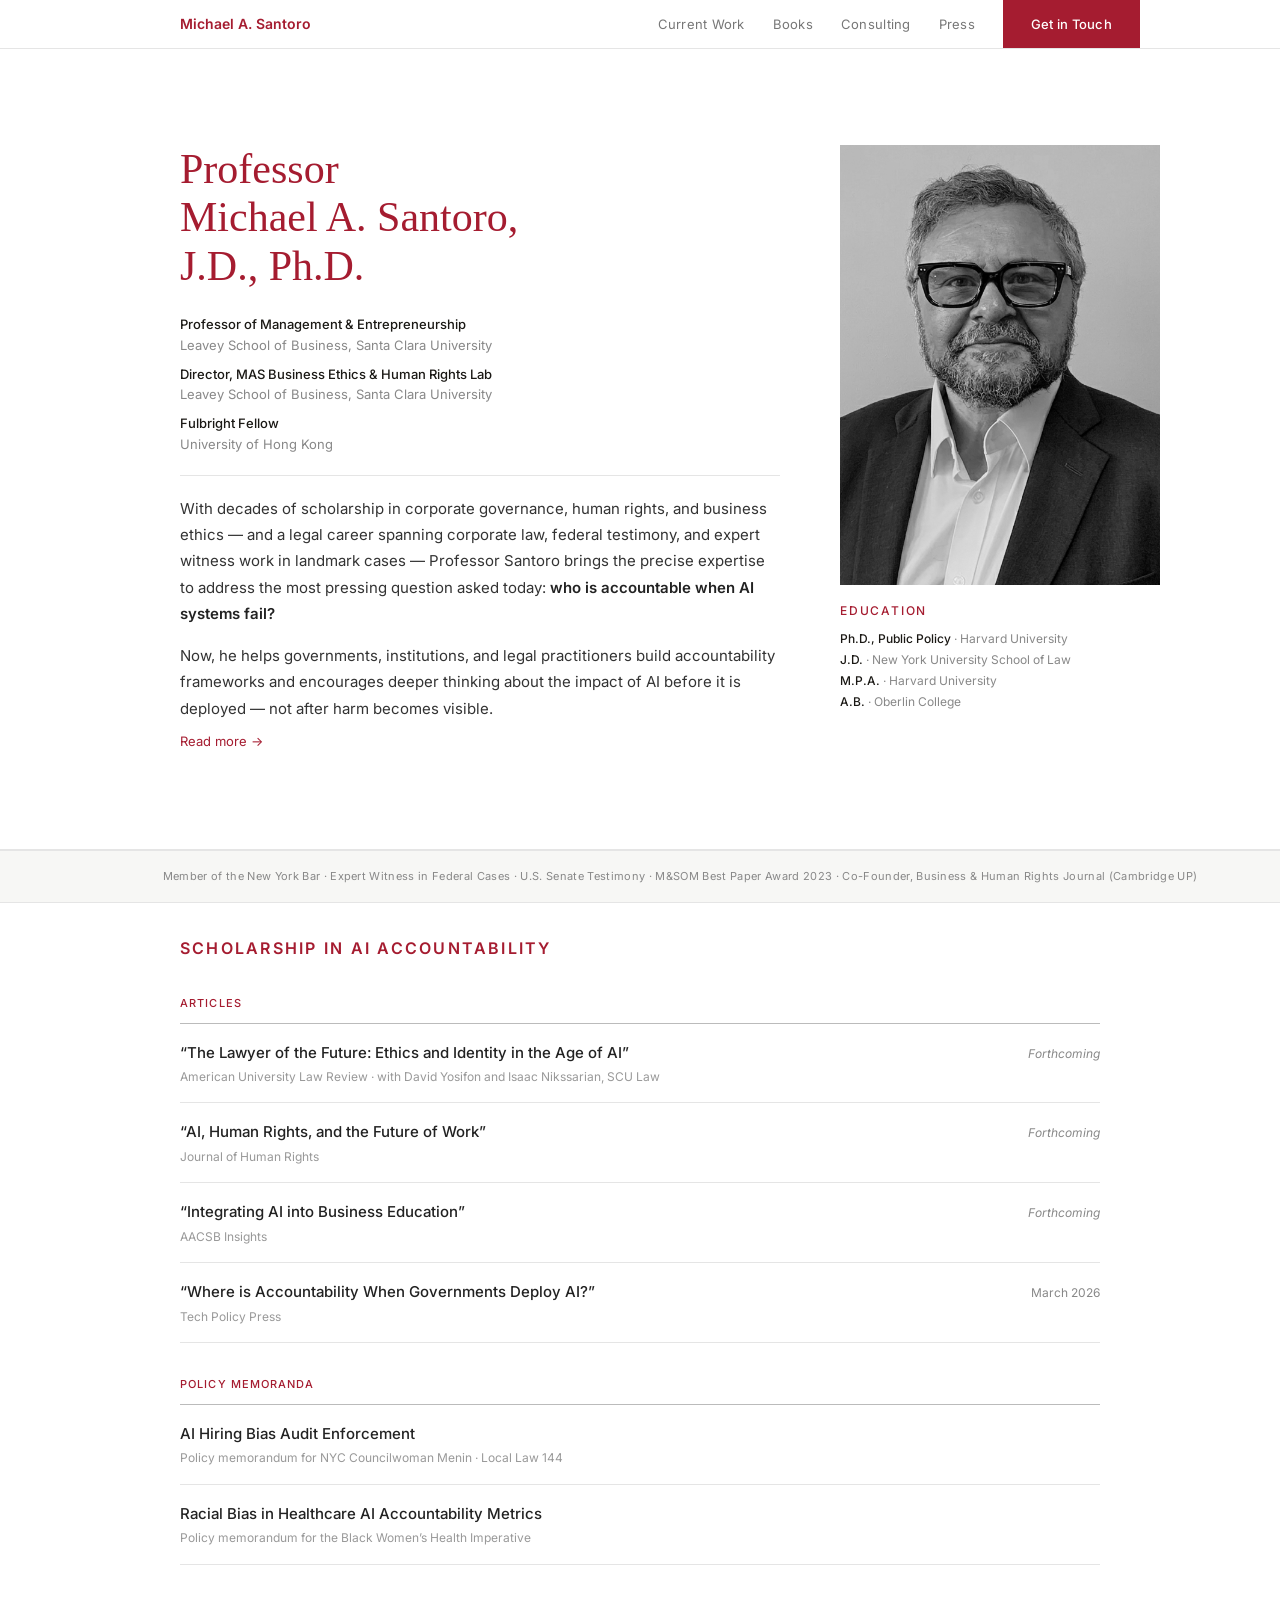
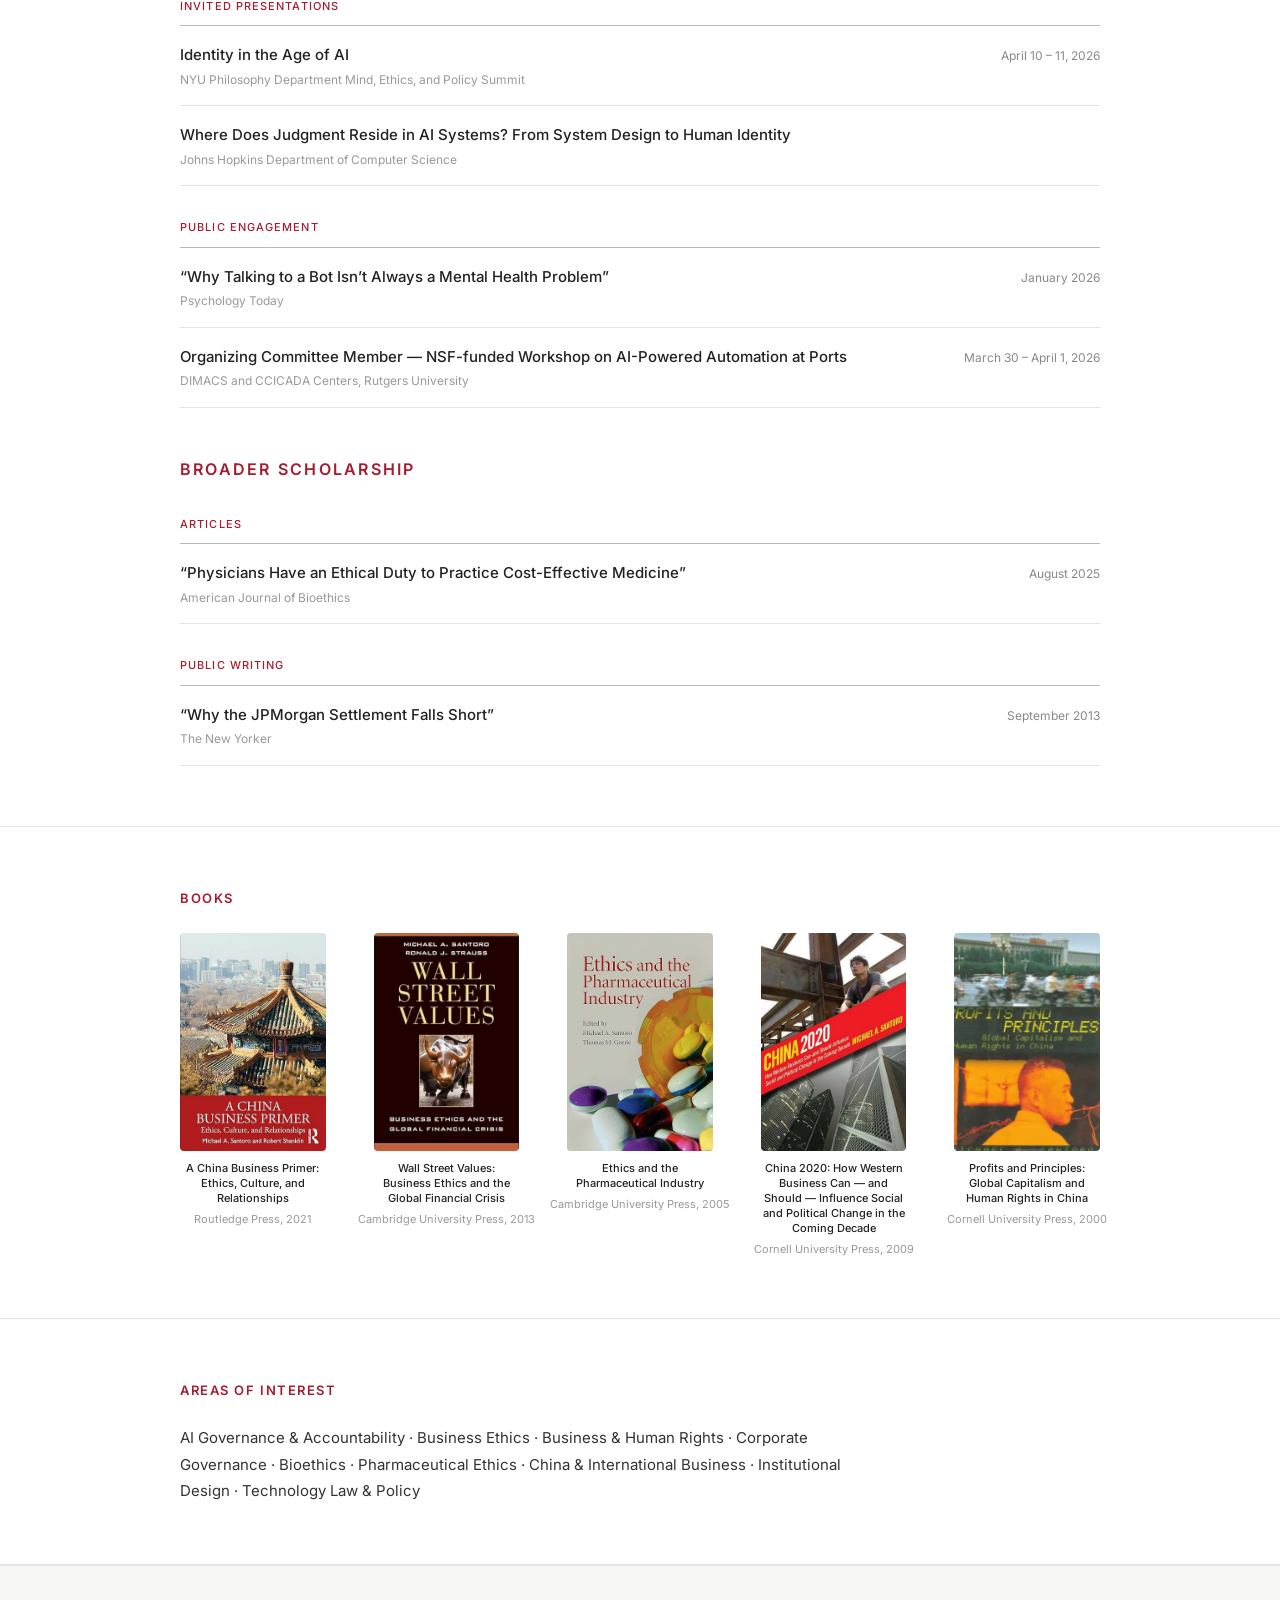
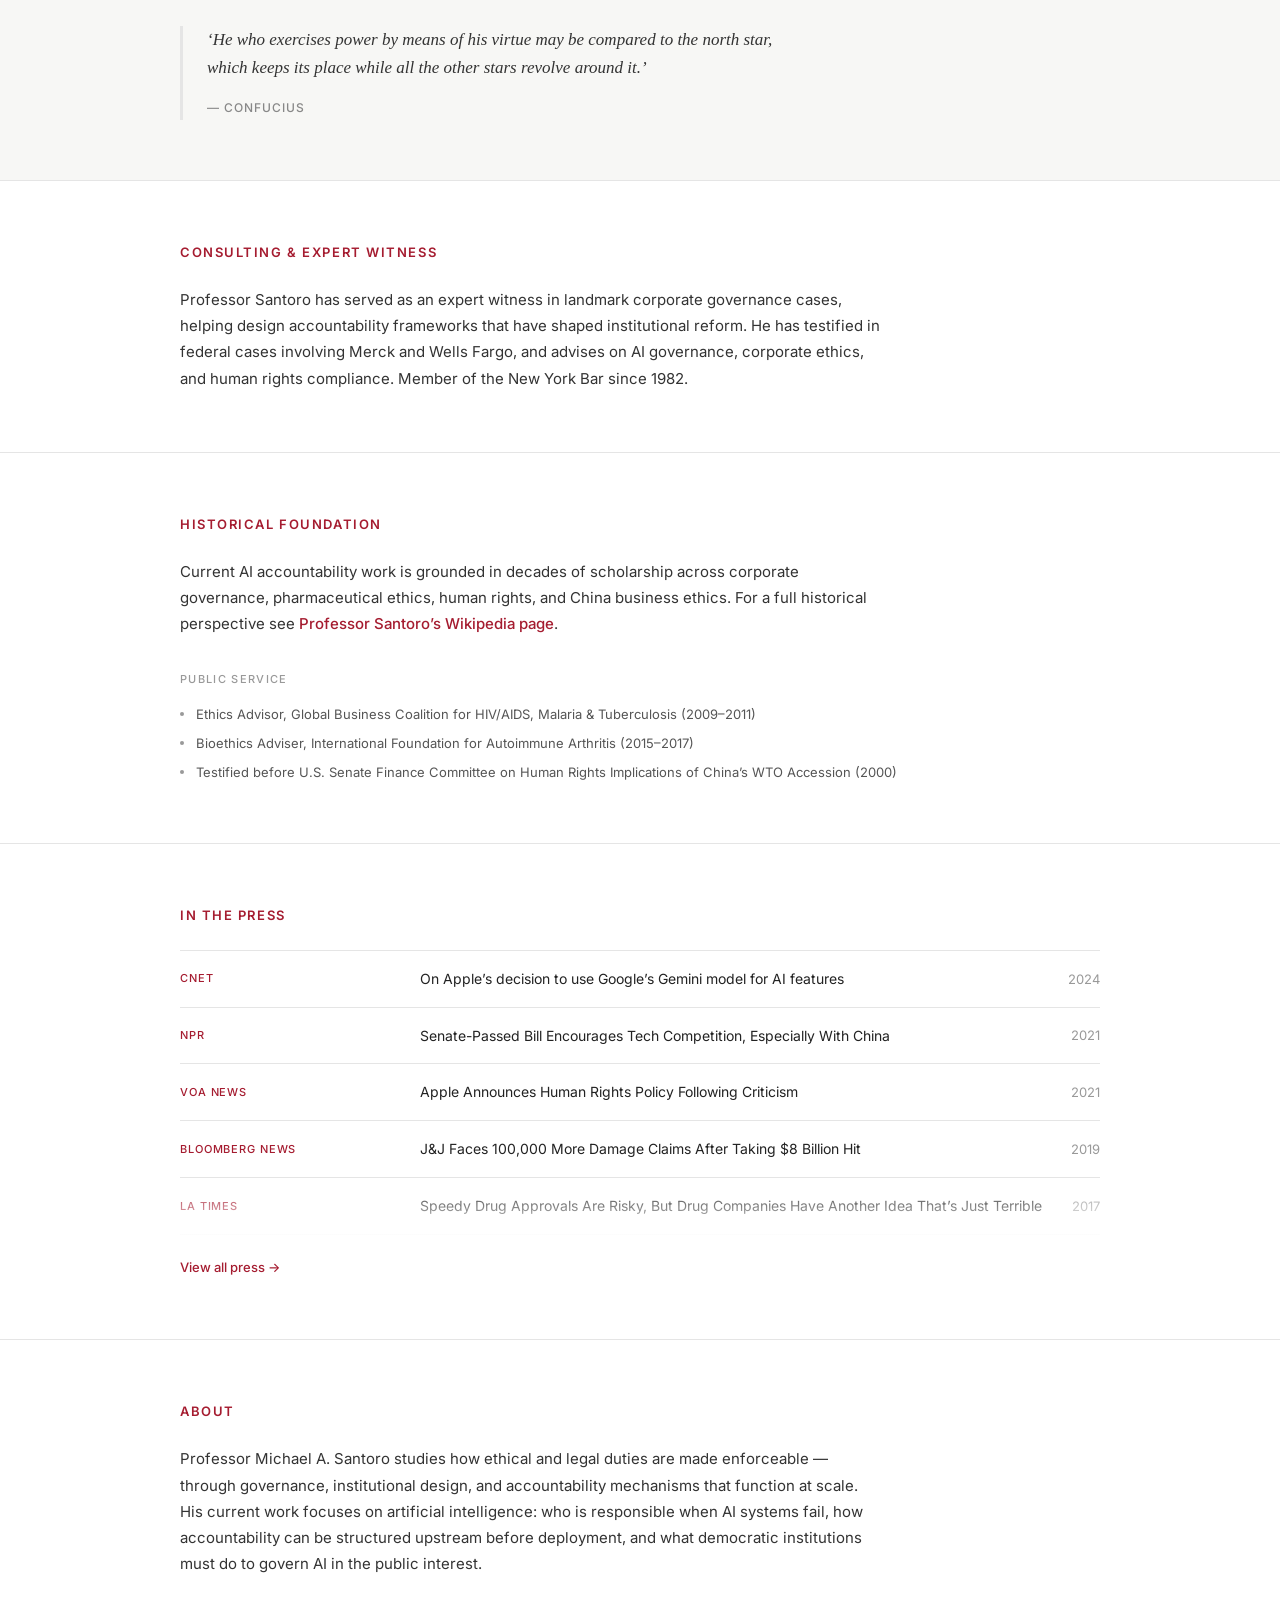
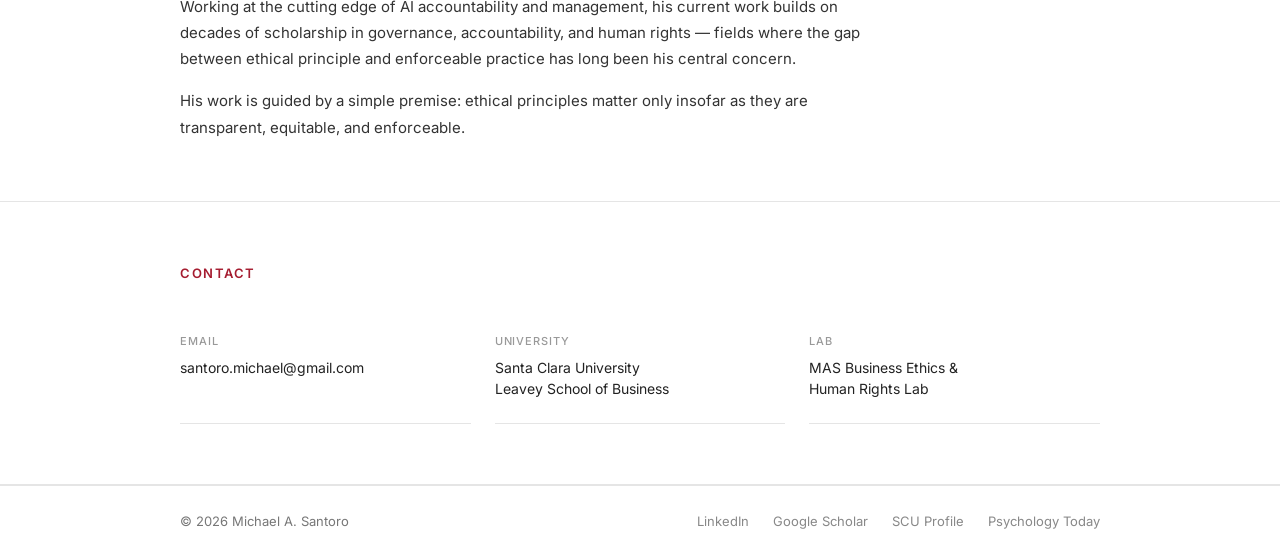
==== commit 1c24f4b7: "Scholarship section refinements" ====
--- a/index.html
+++ b/index.html
@@ -110,7 +110,7 @@
       </li>
     </ul>
 
-    <p class="cw-subcategory">Policy</p>
+    <p class="cw-subcategory">Policy Memoranda</p>
     <ul class="current-work-list">
       <li>
         <div class="cw-row">
@@ -128,23 +128,12 @@
       </li>
     </ul>
 
-    <p class="cw-subcategory">Research</p>
-    <ul class="current-work-list">
-      <li>
-        <div class="cw-row">
-          <span class="cw-title">MIT AI Risk Initiative — AI Incident Classification</span>
-          <span class="cw-date"></span>
-        </div>
-        <span class="cw-venue">Collaboration with MIT&rsquo;s AI Risk Initiative on classifying real-world AI incidents by risk type, harm severity, and causal factors</span>
-      </li>
-    </ul>
-
-    <p class="cw-subcategory">Presentations</p>
+    <p class="cw-subcategory">Invited Presentations</p>
     <ul class="current-work-list">
       <li>
         <div class="cw-row">
           <span class="cw-title">Identity in the Age of AI</span>
-          <span class="cw-date">April 10&ndash;11, 2026</span>
+          <span class="cw-date">April 10 &ndash; 11, 2026</span>
         </div>
         <span class="cw-venue">NYU Philosophy Department Mind, Ethics, and Policy Summit</span>
       </li>
@@ -155,10 +144,21 @@
         </div>
         <span class="cw-venue">Johns Hopkins Department of Computer Science</span>
       </li>
+    </ul>
+
+    <p class="cw-subcategory">Public Engagement</p>
+    <ul class="current-work-list">
+      <li>
+        <div class="cw-row">
+          <a href="https://www.psychologytoday.com/us/blog/the-fair-shake/202601/why-talking-to-a-bot-isnt-always-a-mental-health-problem" target="_blank" rel="noopener noreferrer" class="cw-title cw-link">&ldquo;Why Talking to a Bot Isn&rsquo;t Always a Mental Health Problem&rdquo;</a>
+          <span class="cw-date">January 2026</span>
+        </div>
+        <span class="cw-venue">Psychology Today</span>
+      </li>
       <li>
         <div class="cw-row">
           <span class="cw-title">Organizing Committee Member — NSF-funded Workshop on AI-Powered Automation at Ports</span>
-          <span class="cw-date">March 30&ndash;April 1, 2026</span>
+          <span class="cw-date">March 30 &ndash; April 1, 2026</span>
         </div>
         <span class="cw-venue">DIMACS and CCICADA Centers, Rutgers University</span>
       </li>
@@ -181,13 +181,6 @@
 
     <p class="cw-subcategory">Public Writing</p>
     <ul class="current-work-list">
-      <li>
-        <div class="cw-row">
-          <a href="https://www.psychologytoday.com/us/blog/the-fair-shake/202601/why-talking-to-a-bot-isnt-always-a-mental-health-problem" target="_blank" rel="noopener noreferrer" class="cw-title cw-link">&ldquo;Why Talking to a Bot Isn&rsquo;t Always a Mental Health Problem&rdquo;</a>
-          <span class="cw-date">January 2026</span>
-        </div>
-        <span class="cw-venue">Psychology Today</span>
-      </li>
       <li>
         <div class="cw-row">
           <a href="https://www.newyorker.com/business/currency/why-the-jpmorgan-settlement-falls-short" target="_blank" rel="noopener noreferrer" class="cw-title cw-link">&ldquo;Why the JPMorgan Settlement Falls Short&rdquo;</a>
--- a/styles.css
+++ b/styles.css
@@ -484,6 +484,8 @@
   display: flex;
   flex-direction: column;
   gap: 0;
+  margin: 0;
+  padding: 0;
 }
 
 .current-work-list li {
@@ -491,6 +493,7 @@
   flex-direction: column;
   gap: 2px;
   padding: 16px 0;
+  margin: 0;
   position: relative;
 }
 
@@ -525,7 +528,7 @@
   letter-spacing: 0.1em;
   text-transform: uppercase;
   color: var(--crimson);
-  margin-top: 28px;
+  margin-top: 32px;
   margin-bottom: 0;
   padding-left: 0;
   padding-bottom: 10px;
@@ -533,8 +536,8 @@
 }
 
 .cw-divider {
-  border-top: 1px solid var(--gray-200);
-  margin: 0 0 24px 0;
+  margin: 0;
+  height: 0;
 }
 
 .cw-row {
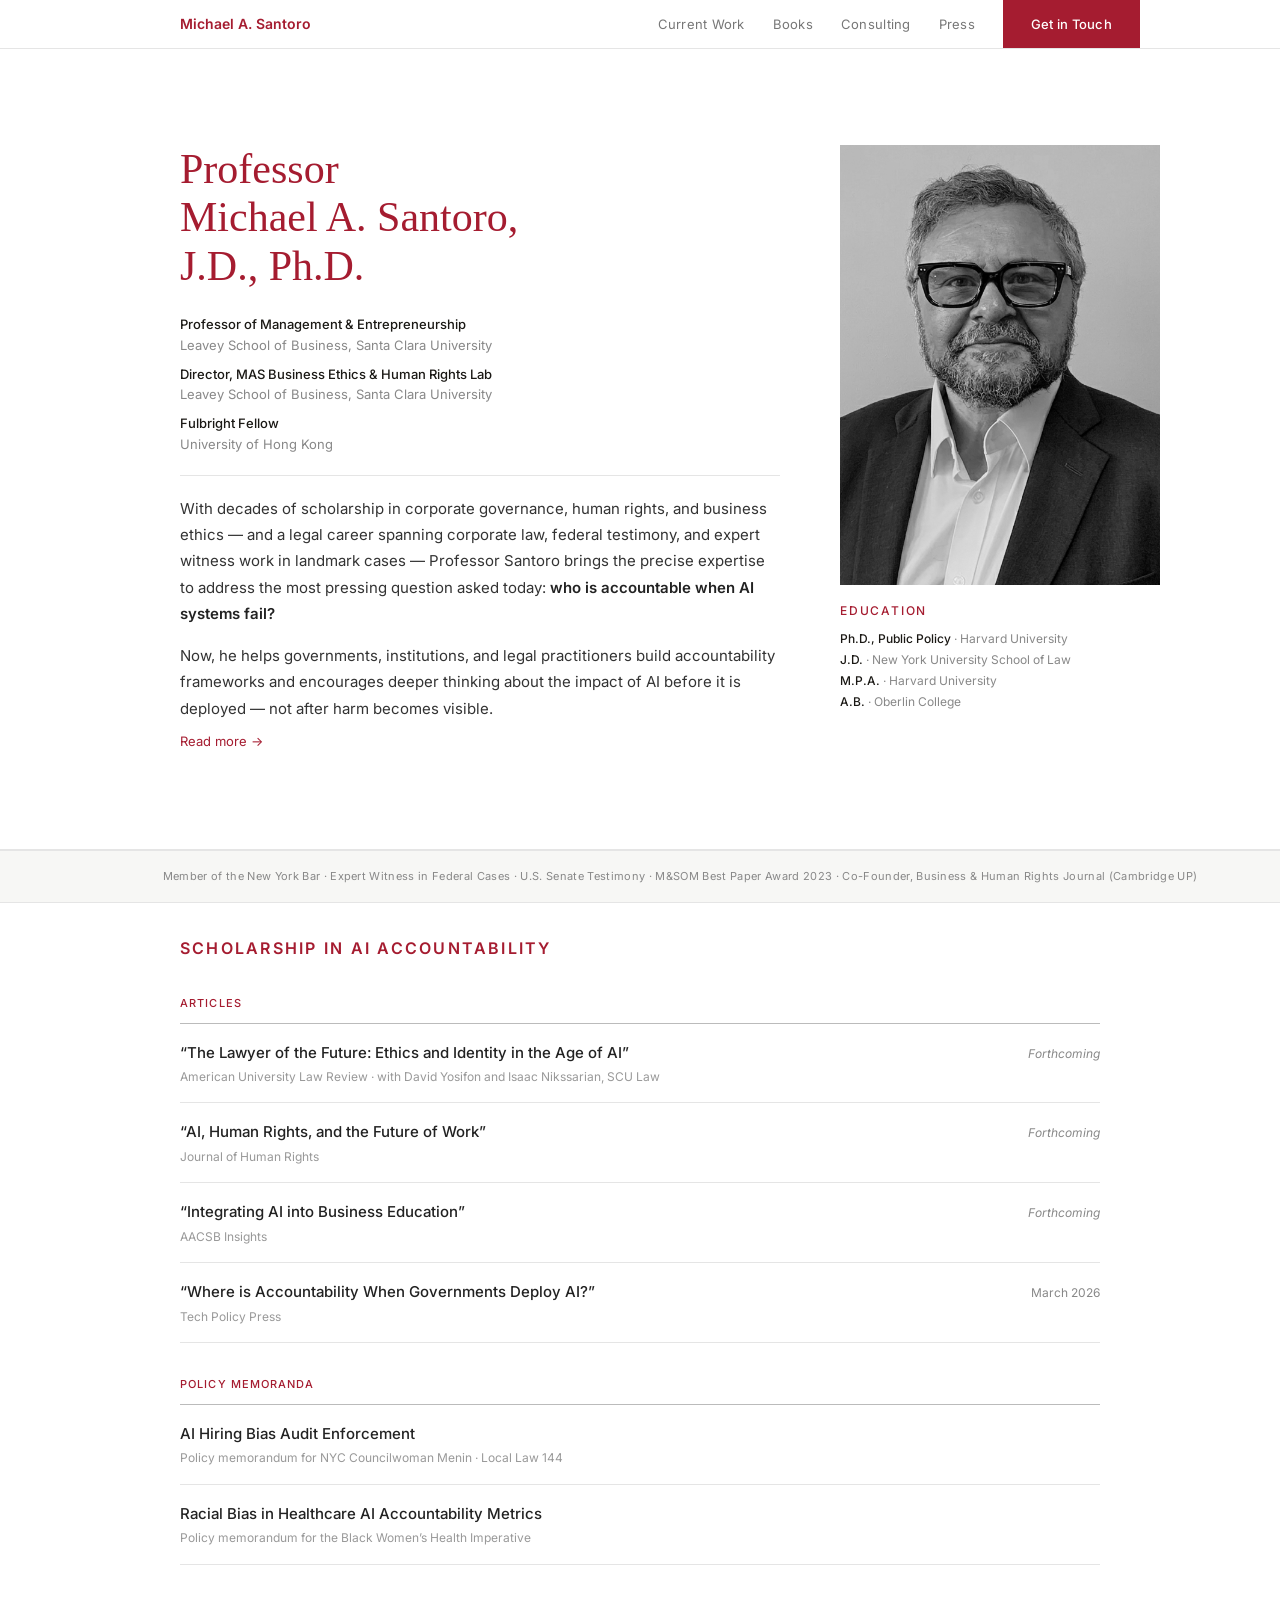
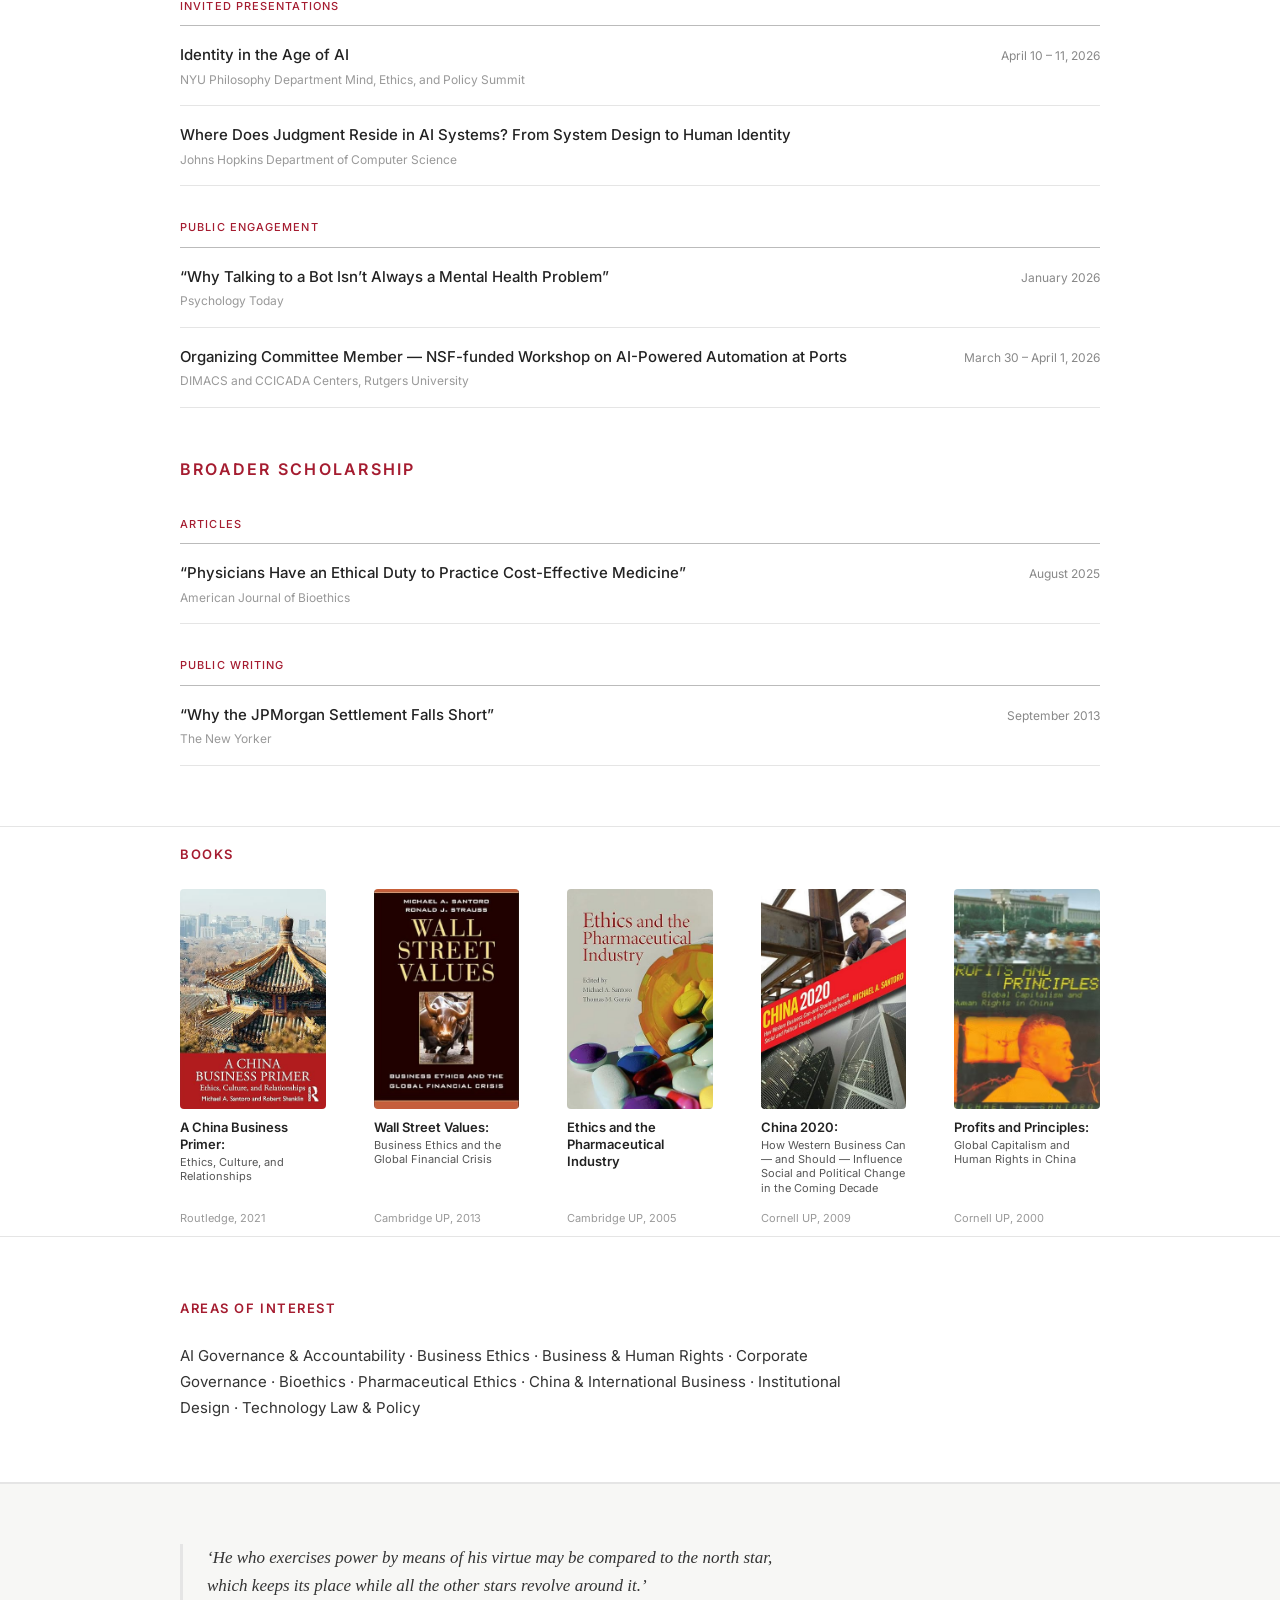
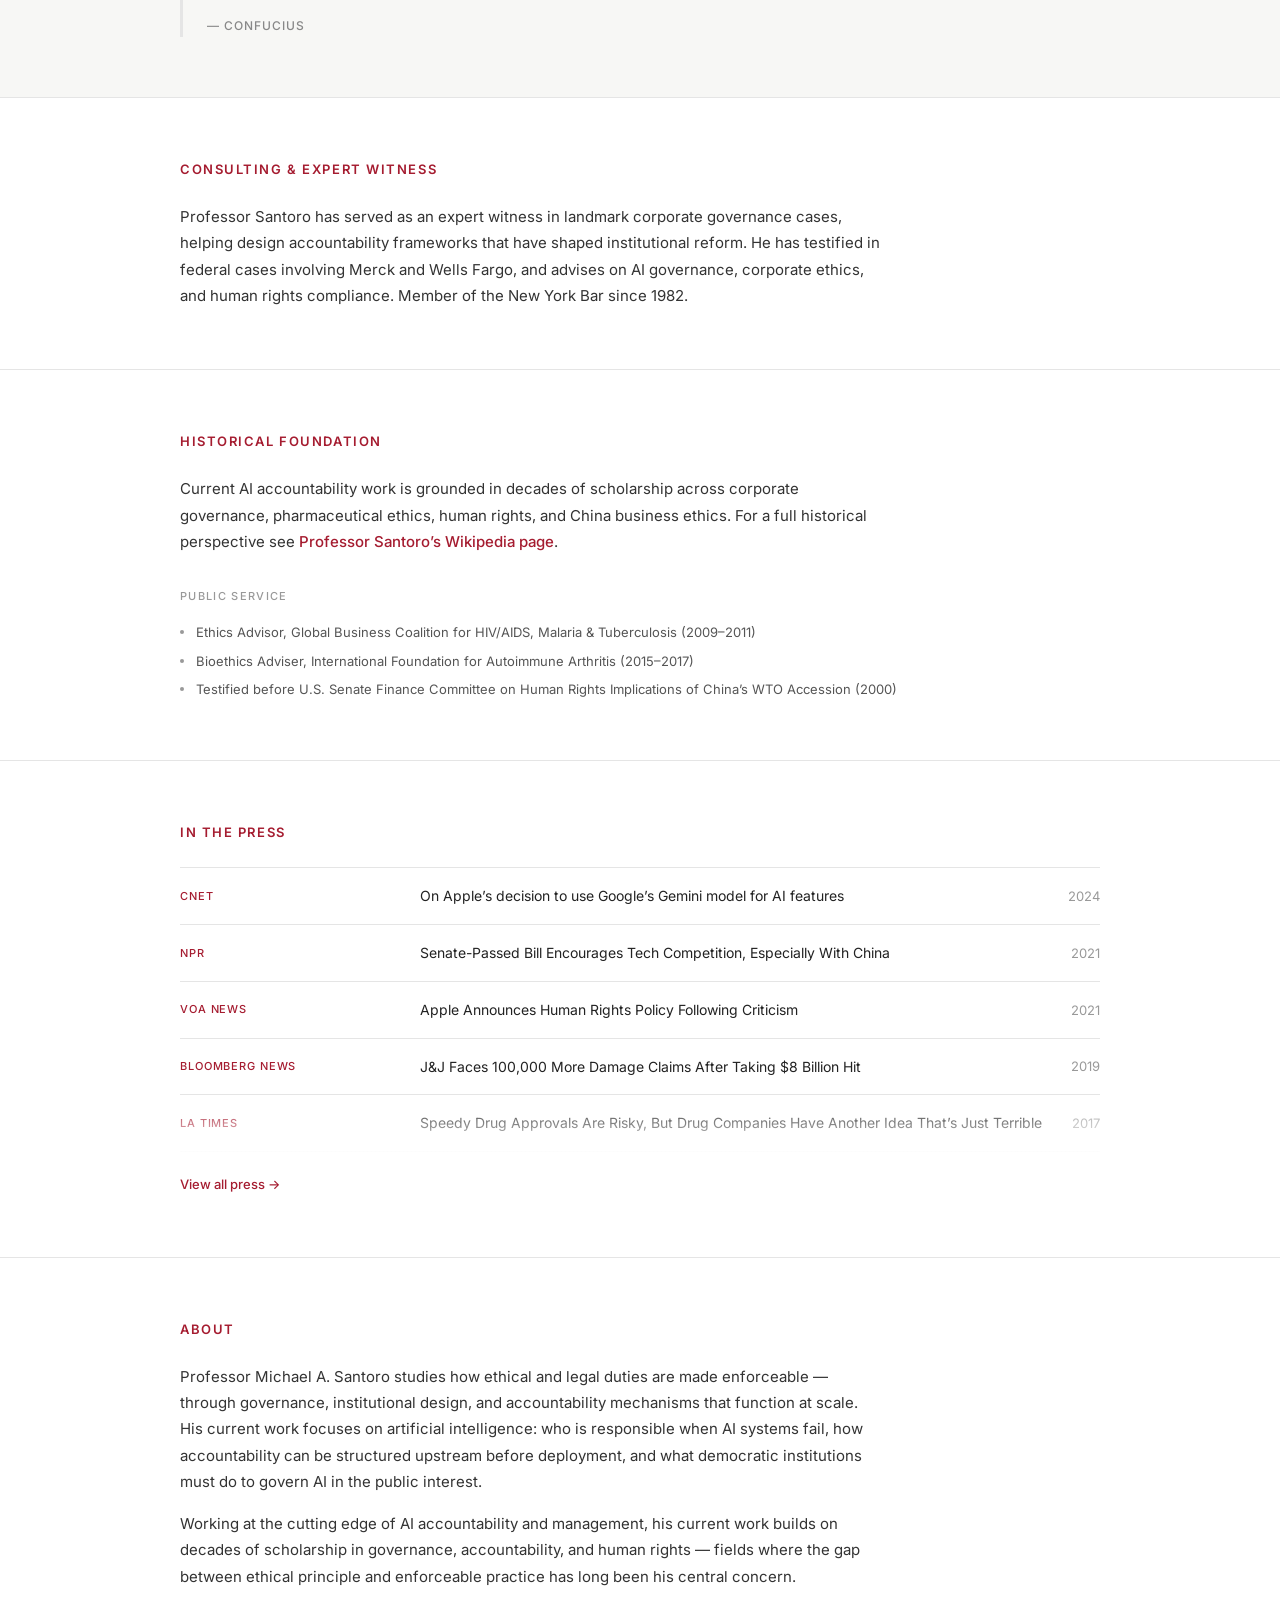
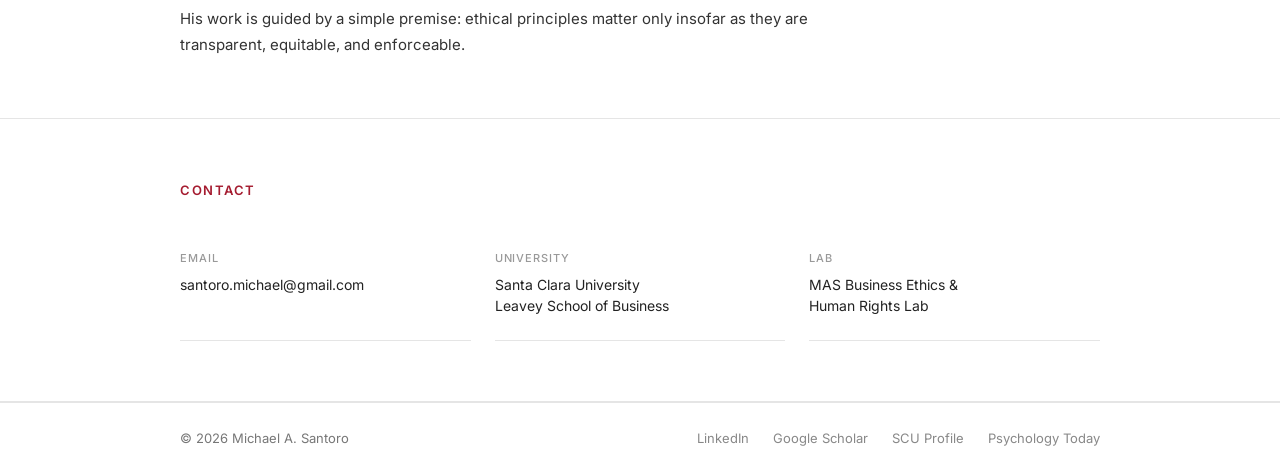
==== commit 129405a0: "Books section refinements" ====
--- a/index.html
+++ b/index.html
@@ -200,32 +200,32 @@
     <div class="books-grid">
       <div class="book-item">
         <div class="book-cover-wrap"><img src="A China Business Primer Cover.jpg" alt="A China Business Primer book cover"></div>
-        <h3 class="book-item-title">A China Business Primer: Ethics, Culture, and Relationships</h3>
-        <p class="book-item-publisher">Routledge Press, 2021</p>
+        <h3 class="book-item-title">A China Business Primer:<span class="book-subtitle">Ethics, Culture, and Relationships</span></h3>
+        <p class="book-item-publisher">Routledge, 2021</p>
       </div>
 
       <div class="book-item">
         <div class="book-cover-wrap"><img src="Wall Street Values Cover.jpg" alt="Wall Street Values book cover"></div>
-        <h3 class="book-item-title">Wall Street Values: Business Ethics and the Global Financial Crisis</h3>
-        <p class="book-item-publisher">Cambridge University Press, 2013</p>
+        <h3 class="book-item-title">Wall Street Values:<span class="book-subtitle">Business Ethics and the Global Financial Crisis</span></h3>
+        <p class="book-item-publisher">Cambridge UP, 2013</p>
       </div>
 
       <div class="book-item">
         <div class="book-cover-wrap"><img src="Ethics and the Pharma Industry Cover.jpg" alt="Ethics and the Pharmaceutical Industry book cover"></div>
         <h3 class="book-item-title">Ethics and the Pharmaceutical Industry</h3>
-        <p class="book-item-publisher">Cambridge University Press, 2005</p>
+        <p class="book-item-publisher">Cambridge UP, 2005</p>
       </div>
 
       <div class="book-item">
         <div class="book-cover-wrap"><img src="China 2020 Cover.jpg" alt="China 2020 book cover"></div>
-        <h3 class="book-item-title">China 2020: How Western Business Can — and Should — Influence Social and Political Change in the Coming Decade</h3>
-        <p class="book-item-publisher">Cornell University Press, 2009</p>
+        <h3 class="book-item-title">China 2020:<span class="book-subtitle">How Western Business Can — and Should — Influence Social and Political Change in the Coming Decade</span></h3>
+        <p class="book-item-publisher">Cornell UP, 2009</p>
       </div>
 
       <div class="book-item">
         <div class="book-cover-wrap"><img src="Profits and Principles Cover.avif" alt="Profits and Principles book cover"></div>
-        <h3 class="book-item-title">Profits and Principles: Global Capitalism and Human Rights in China</h3>
-        <p class="book-item-publisher">Cornell University Press, 2000</p>
+        <h3 class="book-item-title">Profits and Principles:<span class="book-subtitle">Global Capitalism and Human Rights in China</span></h3>
+        <p class="book-item-publisher">Cornell UP, 2000</p>
       </div>
     </div>
   </div>
--- a/styles.css
+++ b/styles.css
@@ -702,6 +702,11 @@
 }
 
 /* ── Books ───────────────────────────────────────────── */
+#books {
+  padding-top: 16px;
+  padding-bottom: 8px;
+}
+
 .books-grid {
   display: grid;
   grid-template-columns: repeat(5, minmax(0, 1fr));
@@ -712,15 +717,14 @@
 .book-item {
   display: flex;
   flex-direction: column;
-  align-items: center;
-  text-align: center;
+  align-items: flex-start;
+  text-align: left;
   min-width: 0;
 }
 
 .book-item .book-cover-wrap {
   width: 100%;
-  position: relative;
-  padding-bottom: 150%;
+  height: 220px;
   overflow: hidden;
   border-radius: 4px;
   margin-bottom: 10px;
@@ -728,9 +732,6 @@
 }
 
 .book-item .book-cover-wrap img {
-  position: absolute;
-  top: 0;
-  left: 0;
   width: 100%;
   height: 100%;
   object-fit: cover;
@@ -738,11 +739,22 @@
 }
 
 .book-item-title {
+  font-size: 13px;
+  font-weight: 600;
+  color: var(--black);
+  line-height: 1.3;
+  margin-bottom: 0;
+  text-align: left;
+  width: 100%;
+  height: 90px;
+}
+
+.book-subtitle {
+  display: block;
   font-size: 11px;
-  font-weight: 500;
-  color: var(--black);
-  line-height: 1.35;
-  margin-bottom: 4px;
+  font-weight: 400;
+  color: var(--gray-600);
+  margin-top: 2px;
 }
 
 .book-item-publisher {
@@ -750,6 +762,8 @@
   color: var(--gray-400);
   font-weight: 400;
   white-space: nowrap;
+  text-align: left;
+  width: 100%;
 }
 
 /* ── Pull Quote ─────────────────────────────────────── */
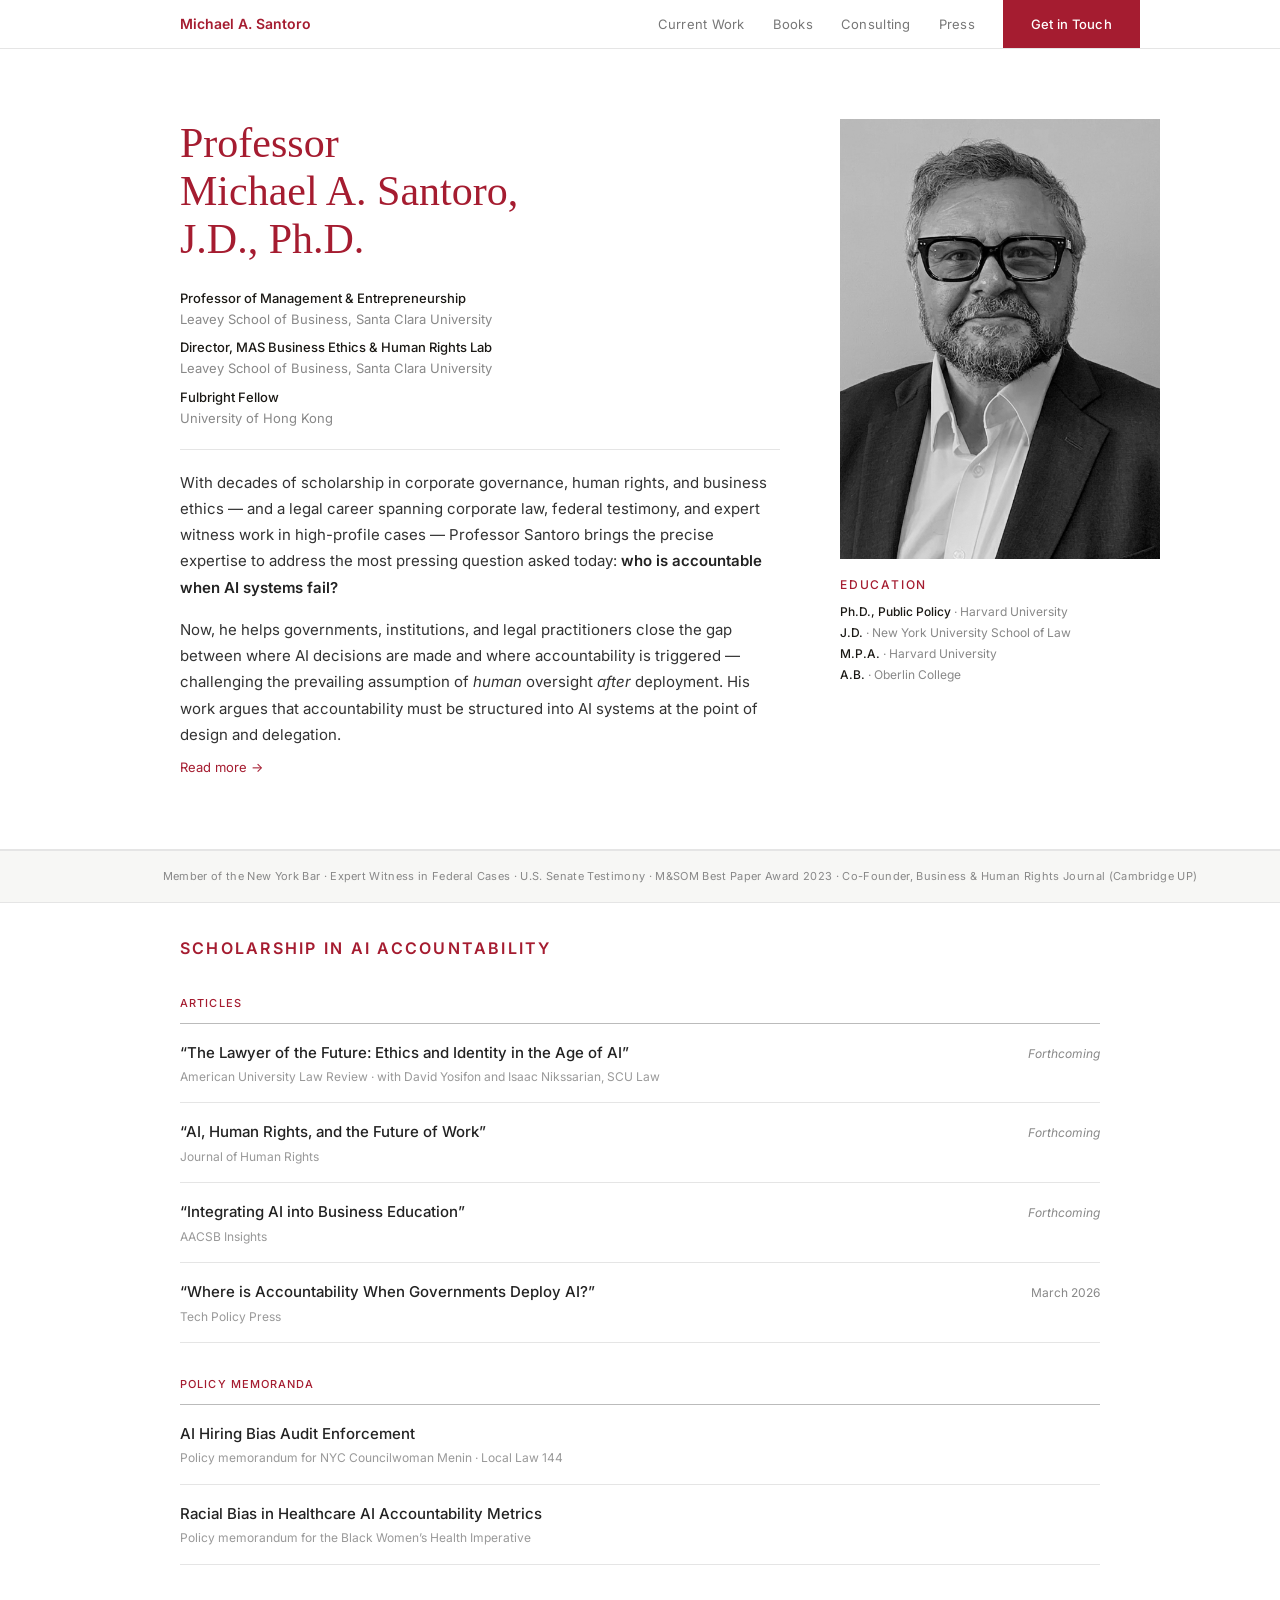
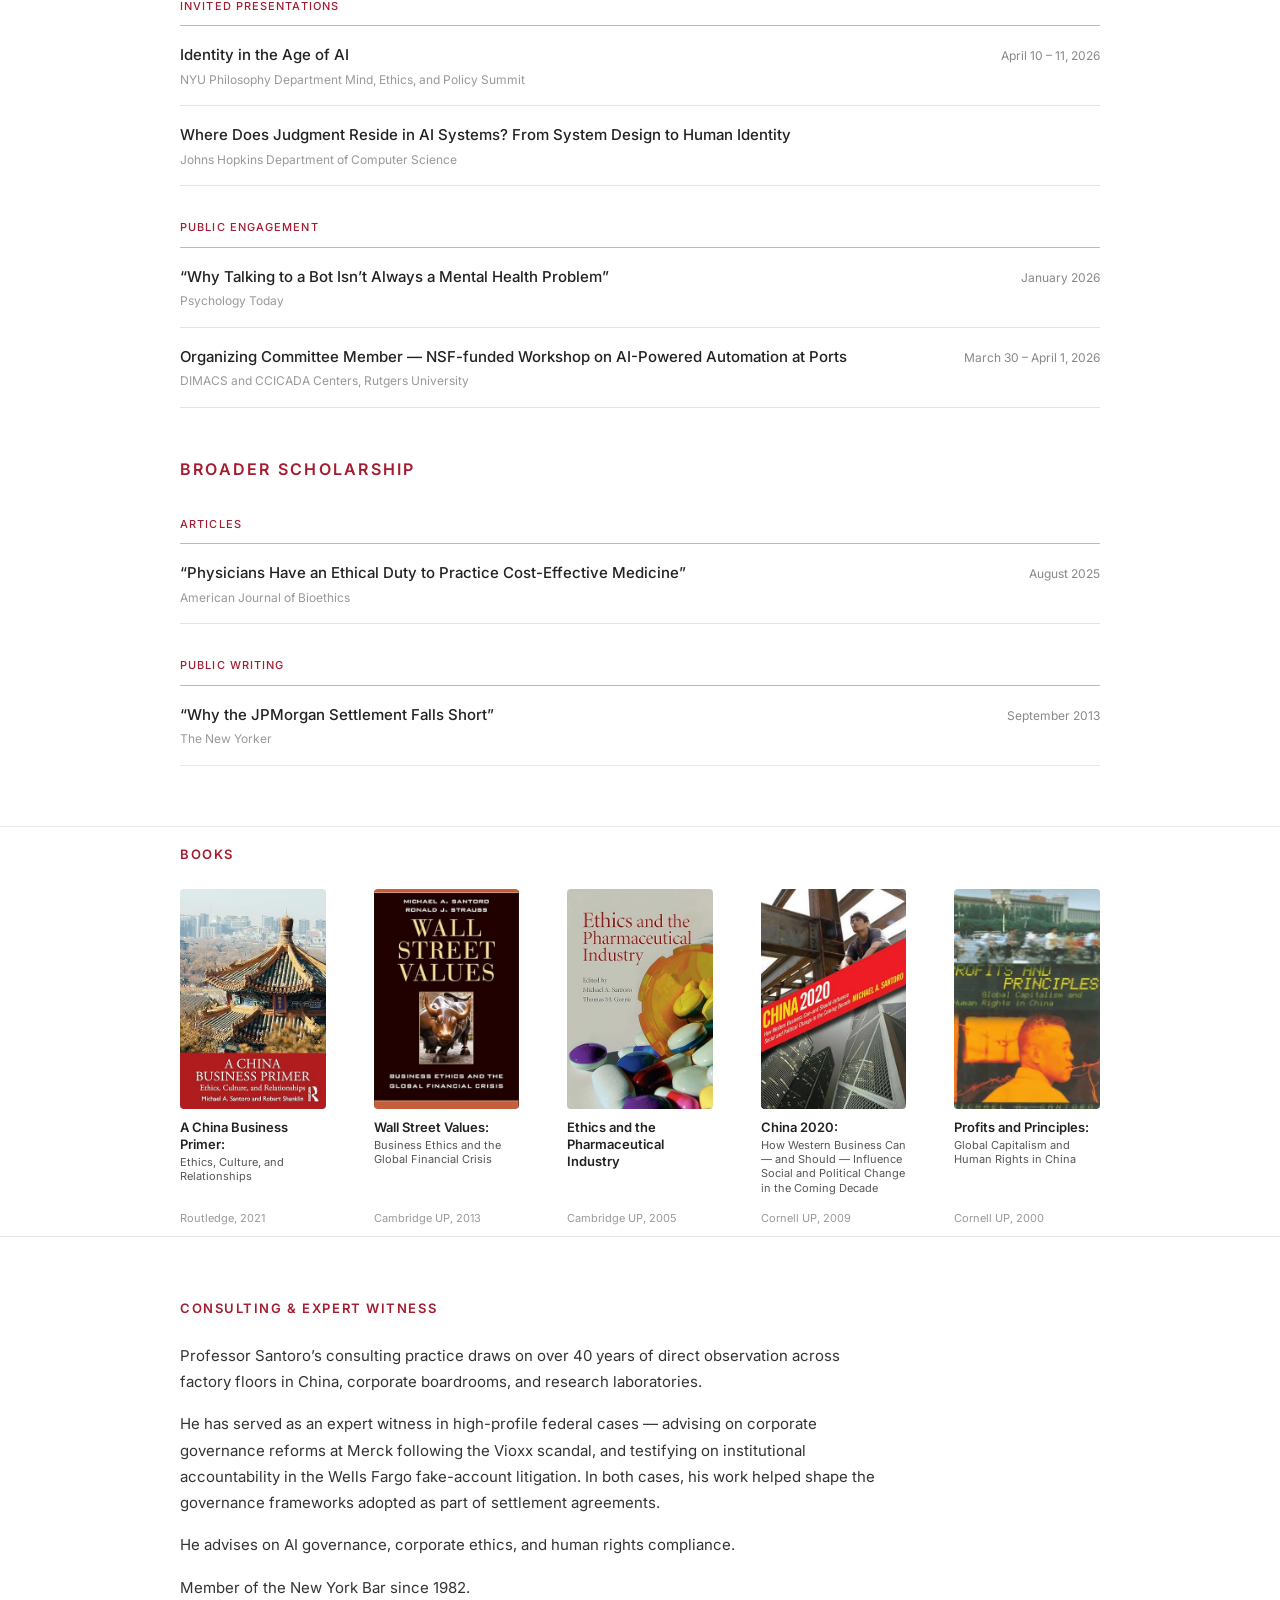
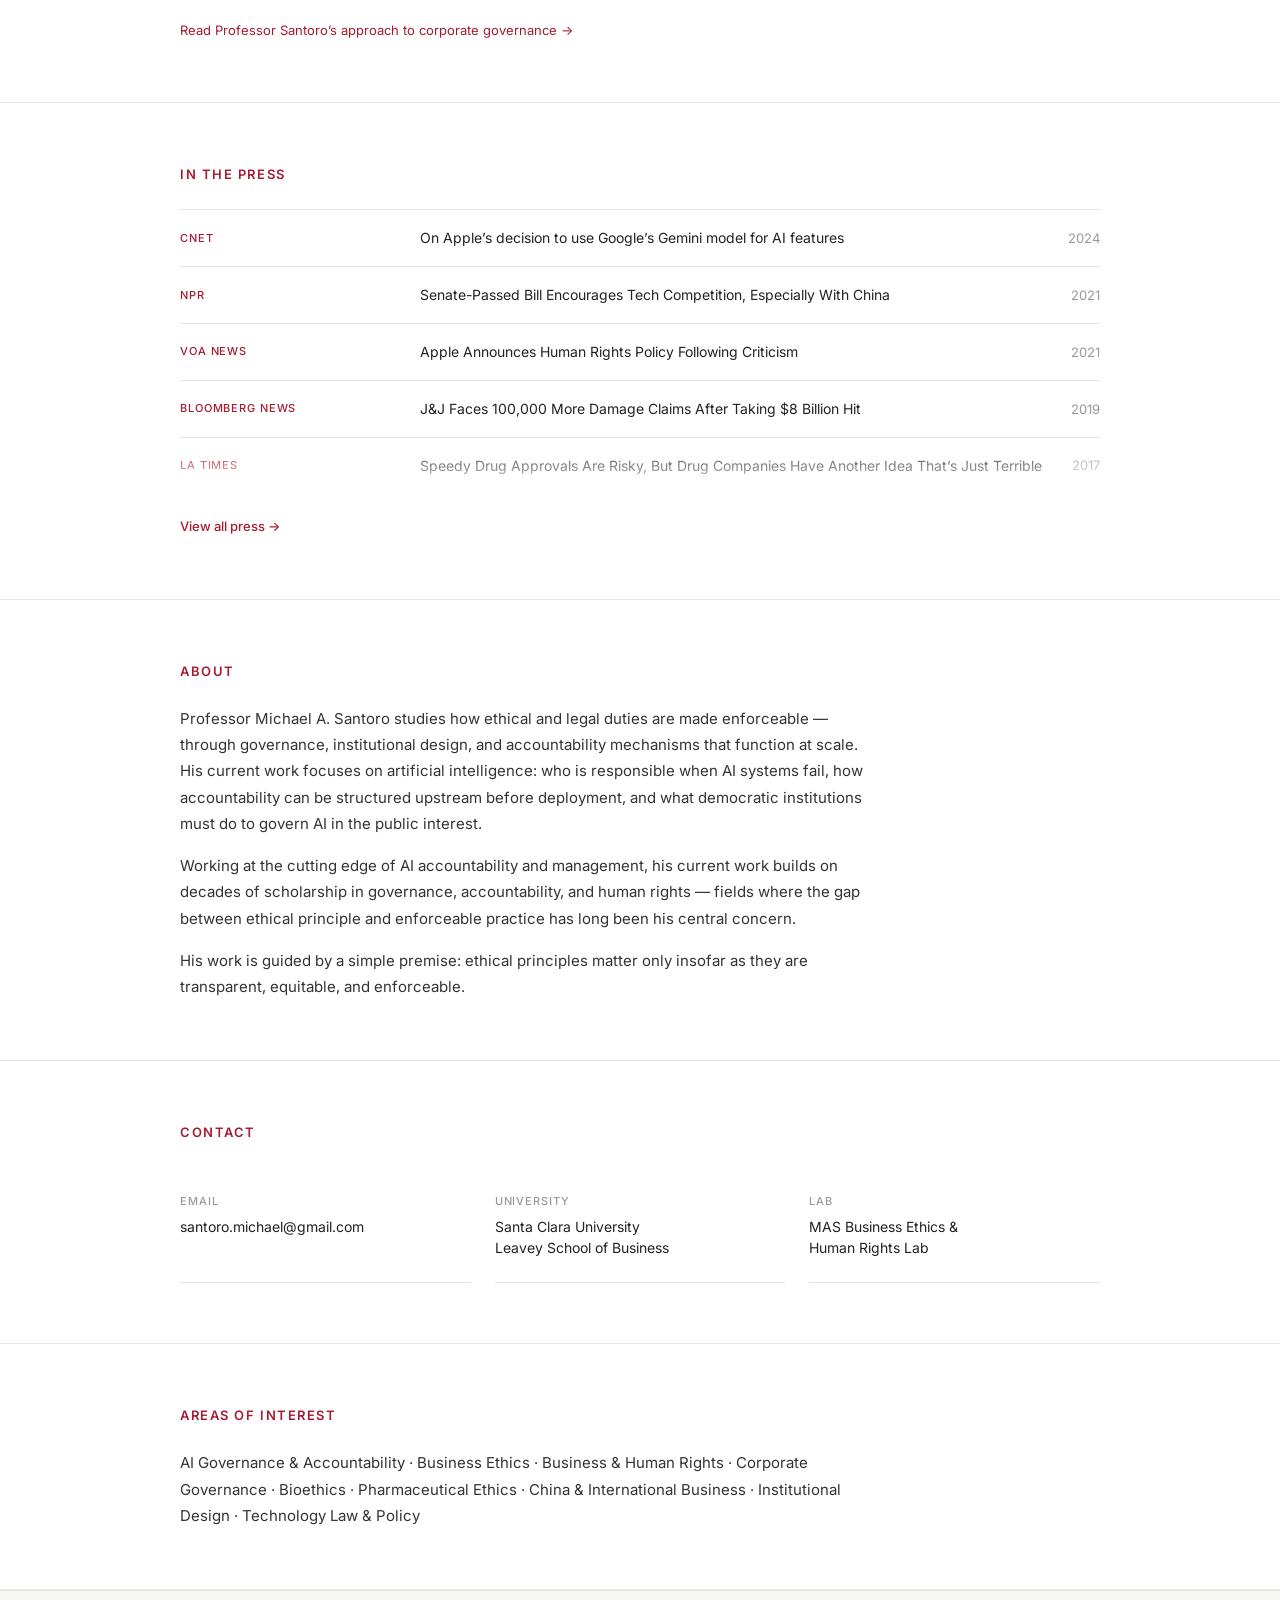
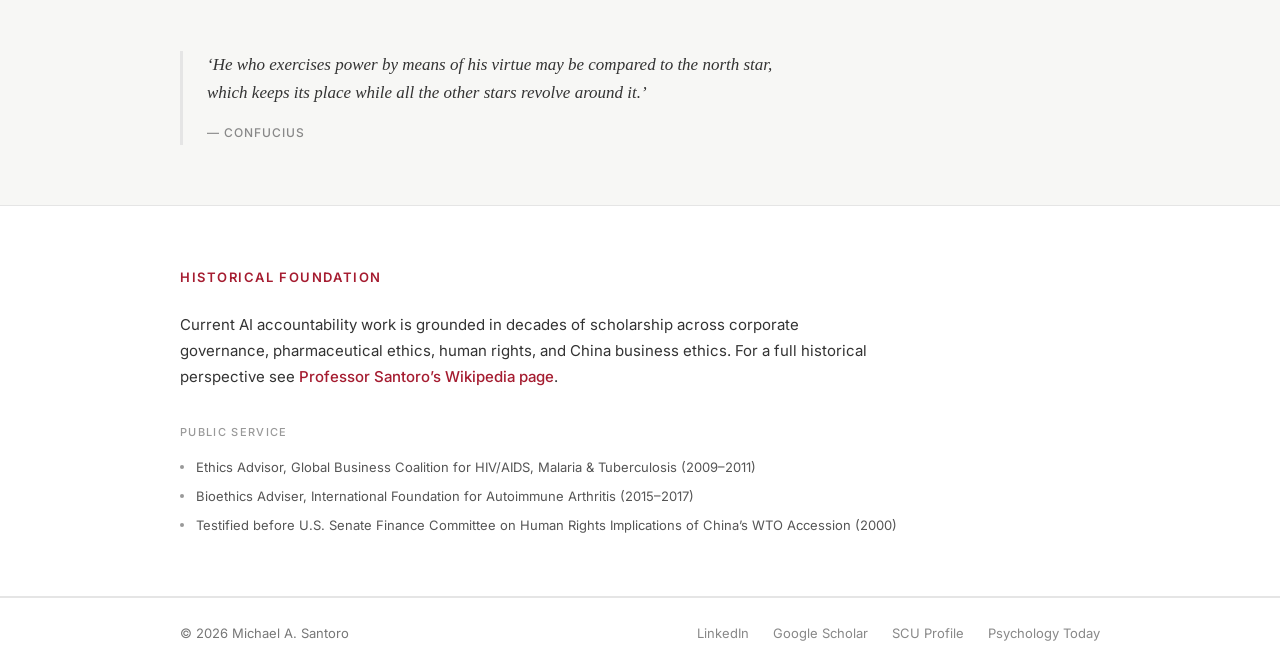
==== commit acf1be9d: "Consulting section refinements" ====
--- a/index.html
+++ b/index.html
@@ -43,8 +43,8 @@
         <p class="cred-muted">University of Hong Kong</p>
       </div>
       <div class="hero-bio">
-        <p>With decades of scholarship in corporate governance, human rights, and business ethics — and a legal career spanning corporate law, federal testimony, and expert witness work in landmark cases — Professor Santoro brings the precise expertise to address the most pressing question asked today: <strong>who is accountable when AI systems fail?</strong></p>
-        <p>Now, he helps governments, institutions, and legal practitioners build accountability frameworks and encourages deeper thinking about the impact of AI before it is deployed — not after harm becomes visible.</p>
+        <p>With decades of scholarship in corporate governance, human rights, and business ethics — and a legal career spanning corporate law, federal testimony, and expert witness work in high-profile cases — Professor Santoro brings the precise expertise to address the most pressing question asked today: <strong>who is accountable when AI systems fail?</strong></p>
+        <p>Now, he helps governments, institutions, and legal practitioners close the gap between where AI decisions are made and where accountability is triggered — challenging the prevailing assumption of <em>human</em> oversight <em>after</em> deployment. His work argues that accountability must be structured into AI systems at the point of design and delegation.</p>
       </div>
       <a href="#about" class="hero-contact">Read more &rarr;</a>
     </div>
@@ -231,44 +231,15 @@
   </div>
 </section>
 
-<!-- ── Areas of Interest ───────────────────────────── -->
-<section class="section" id="areas-of-interest">
-  <div class="container">
-    <p class="section-label">Areas of Interest</p>
-    <p class="section-body">AI Governance &amp; Accountability &middot; Business Ethics &middot; Business &amp; Human Rights &middot; Corporate Governance &middot; Bioethics &middot; Pharmaceutical Ethics &middot; China &amp; International Business &middot; Institutional Design &middot; Technology Law &amp; Policy</p>
-  </div>
-</section>
-
-<!-- ── Quote ────────────────────────────────────────── -->
-<section class="section pull-quote">
-  <div class="container">
-    <blockquote>
-      <p>&lsquo;He who exercises power by means of his virtue may be compared to the north star, which keeps its place while all the other stars revolve around it.&rsquo;</p>
-      <cite>&mdash; Confucius</cite>
-    </blockquote>
-  </div>
-</section>
-
 <!-- ── Consulting & Expert Witness ───────────────────── -->
 <section class="section" id="consulting">
   <div class="container">
     <p class="section-label">Consulting &amp; Expert Witness</p>
-    <p class="section-body">Professor Santoro has served as an expert witness in landmark corporate governance cases, helping design accountability frameworks that have shaped institutional reform. He has testified in federal cases involving Merck and Wells Fargo, and advises on AI governance, corporate ethics, and human rights compliance. Member of the New York Bar since 1982.</p>
-  </div>
-</section>
-
-<!-- ── Historical Foundation ────────────────────────── -->
-<section class="section" id="historical">
-  <div class="container">
-    <p class="section-label">Historical Foundation</p>
-    <p class="section-body">Current AI accountability work is grounded in decades of scholarship across corporate governance, pharmaceutical ethics, human rights, and China business ethics. For a full historical perspective see <a href="https://en.wikipedia.org/wiki/Michael_A._Santoro" target="_blank" rel="noopener" class="crimson-link">Professor Santoro&rsquo;s Wikipedia page</a>.</p>
-
-    <h3 class="subsection-label">Public Service</h3>
-    <ul class="public-service-list">
-      <li>Ethics Advisor, Global Business Coalition for HIV/AIDS, Malaria &amp; Tuberculosis (2009&ndash;2011)</li>
-      <li>Bioethics Adviser, International Foundation for Autoimmune Arthritis (2015&ndash;2017)</li>
-      <li>Testified before U.S. Senate Finance Committee on Human Rights Implications of China&rsquo;s WTO Accession (2000)</li>
-    </ul>
+    <p class="section-body">Professor Santoro&rsquo;s consulting practice draws on over 40 years of direct observation across factory floors in China, corporate boardrooms, and research laboratories.</p>
+    <p class="section-body">He has served as an expert witness in high-profile federal cases — advising on corporate governance reforms at Merck following the Vioxx scandal, and testifying on institutional accountability in the Wells Fargo fake-account litigation. In both cases, his work helped shape the governance frameworks adopted as part of settlement agreements.</p>
+    <p class="section-body">He advises on AI governance, corporate ethics, and human rights compliance.</p>
+    <p class="section-body">Member of the New York Bar since 1982.</p>
+    <a href="#" class="hero-contact">Read Professor Santoro&rsquo;s approach to corporate governance &rarr;</a>
   </div>
 </section>
 
@@ -362,6 +333,39 @@
   </div>
 </section>
 
+<!-- ── Areas of Interest ───────────────────────────── -->
+<section class="section" id="areas-of-interest">
+  <div class="container">
+    <p class="section-label">Areas of Interest</p>
+    <p class="section-body">AI Governance &amp; Accountability &middot; Business Ethics &middot; Business &amp; Human Rights &middot; Corporate Governance &middot; Bioethics &middot; Pharmaceutical Ethics &middot; China &amp; International Business &middot; Institutional Design &middot; Technology Law &amp; Policy</p>
+  </div>
+</section>
+
+<!-- ── Quote ────────────────────────────────────────── -->
+<section class="section pull-quote">
+  <div class="container">
+    <blockquote>
+      <p>&lsquo;He who exercises power by means of his virtue may be compared to the north star, which keeps its place while all the other stars revolve around it.&rsquo;</p>
+      <cite>&mdash; Confucius</cite>
+    </blockquote>
+  </div>
+</section>
+
+<!-- ── Historical Foundation ────────────────────────── -->
+<section class="section" id="historical">
+  <div class="container">
+    <p class="section-label">Historical Foundation</p>
+    <p class="section-body">Current AI accountability work is grounded in decades of scholarship across corporate governance, pharmaceutical ethics, human rights, and China business ethics. For a full historical perspective see <a href="https://en.wikipedia.org/wiki/Michael_A._Santoro" target="_blank" rel="noopener" class="crimson-link">Professor Santoro&rsquo;s Wikipedia page</a>.</p>
+
+    <h3 class="subsection-label">Public Service</h3>
+    <ul class="public-service-list">
+      <li>Ethics Advisor, Global Business Coalition for HIV/AIDS, Malaria &amp; Tuberculosis (2009&ndash;2011)</li>
+      <li>Bioethics Adviser, International Foundation for Autoimmune Arthritis (2015&ndash;2017)</li>
+      <li>Testified before U.S. Senate Finance Committee on Human Rights Implications of China&rsquo;s WTO Accession (2000)</li>
+    </ul>
+  </div>
+</section>
+
 <!-- ── Footer ────────────────────────────────────────── -->
 <footer class="footer">
   <div class="container">
--- a/styles.css
+++ b/styles.css
@@ -454,6 +454,11 @@
   color: var(--gray-700);
   line-height: 1.75;
   max-width: 700px;
+  margin-bottom: 16px;
+}
+
+.section-body:last-child {
+  margin-bottom: 0;
 }
 
 .about-bio p {
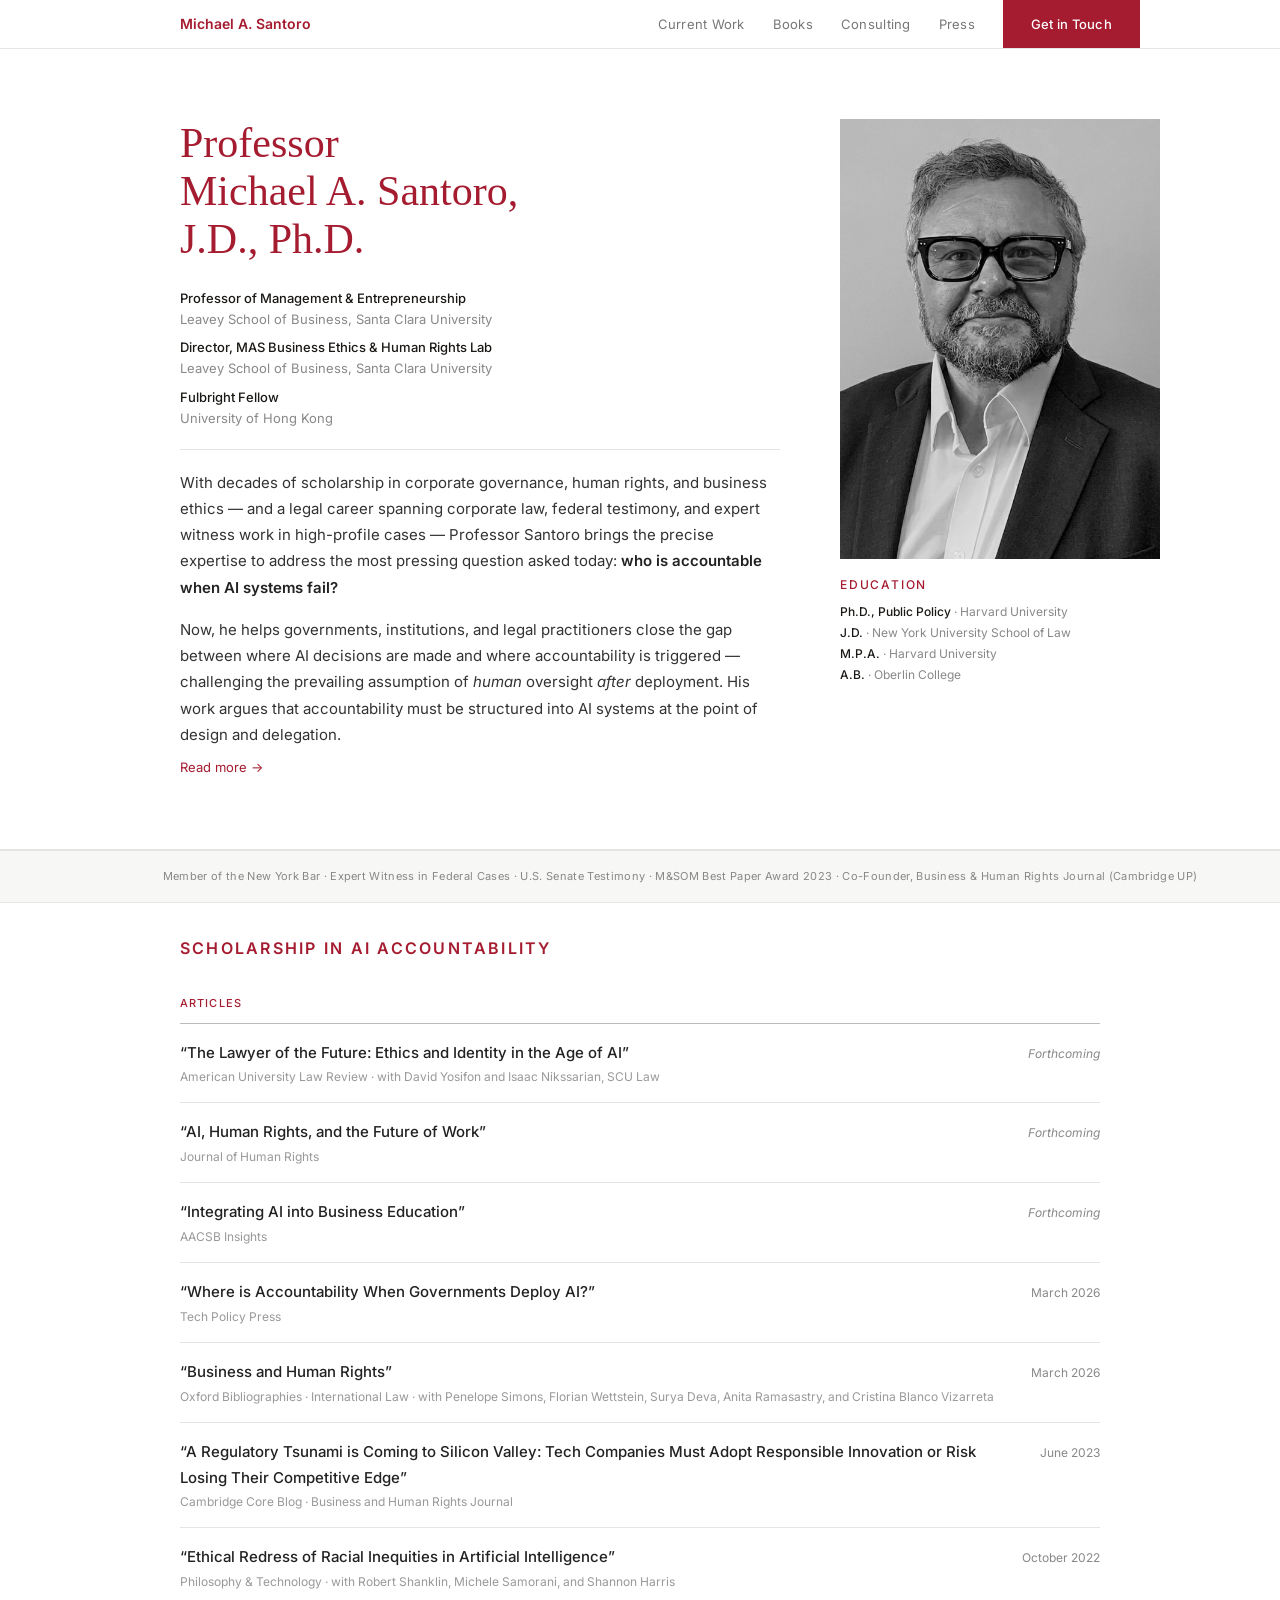
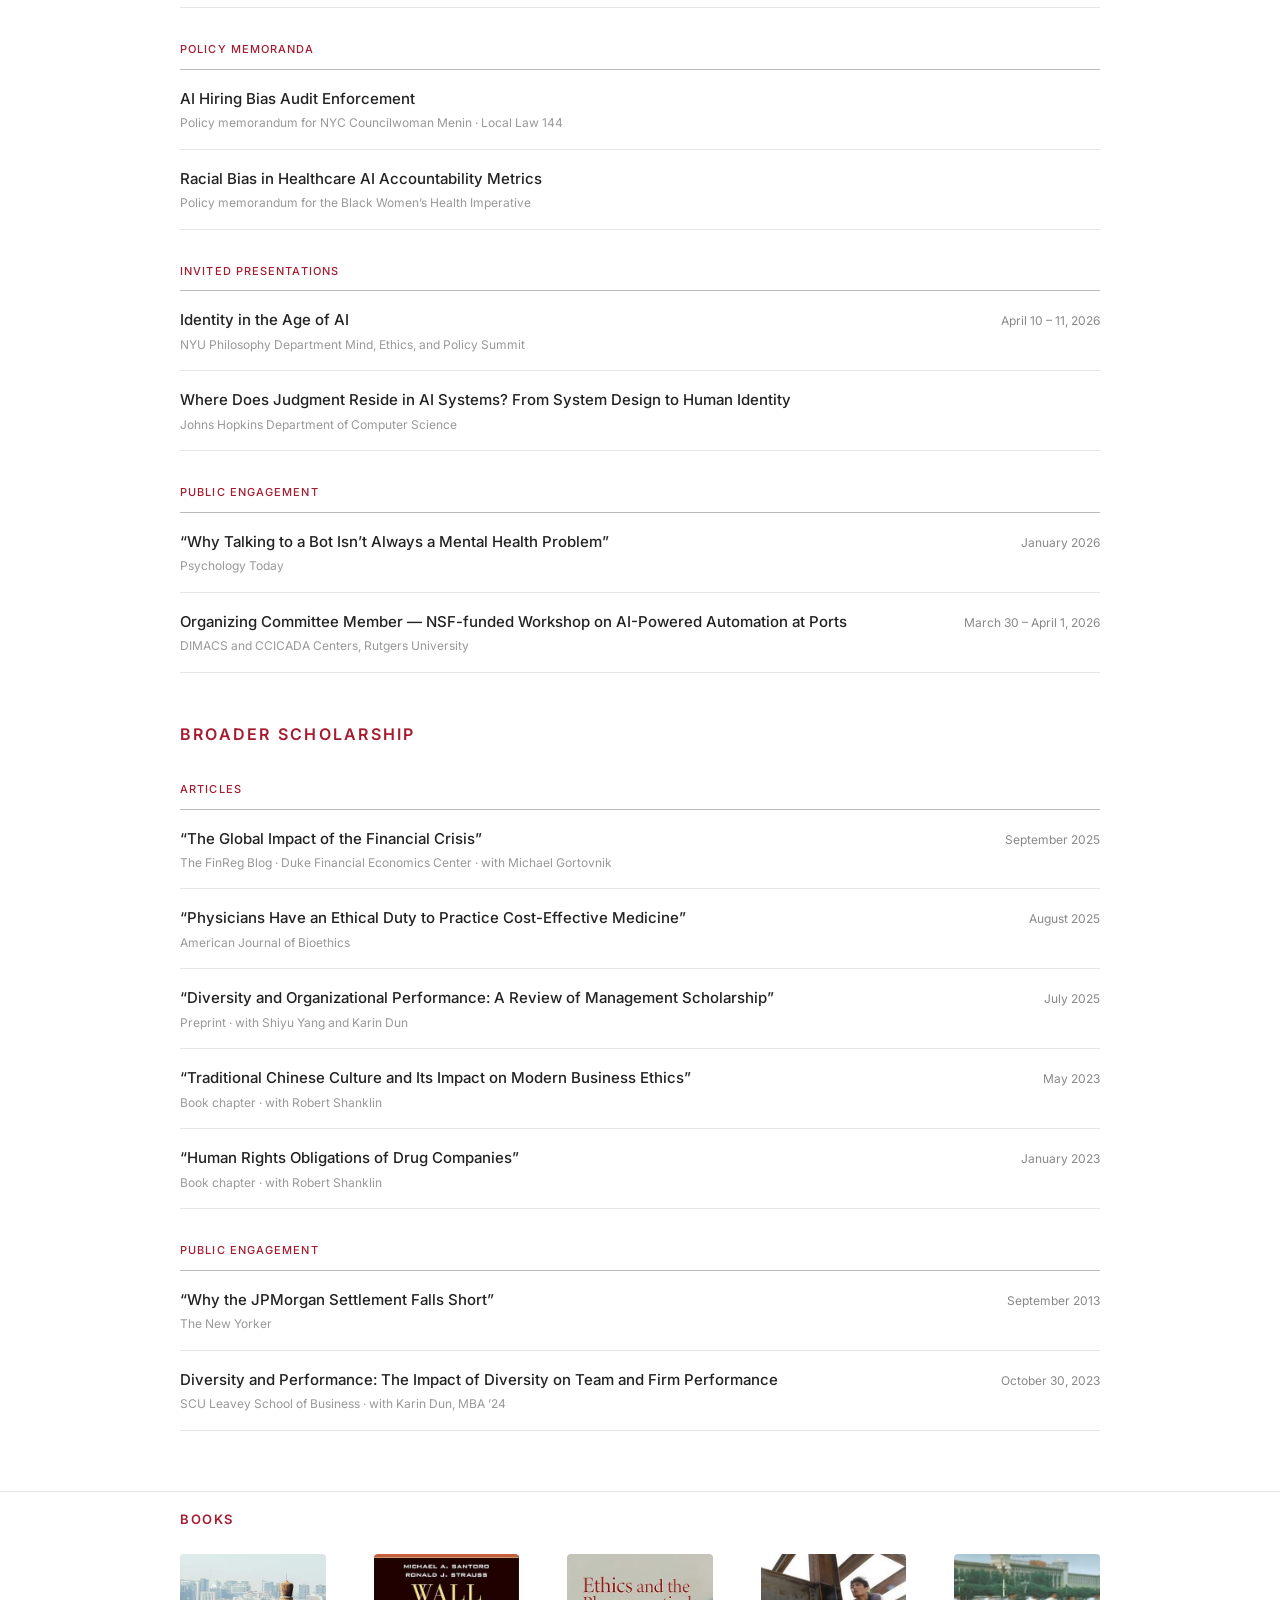
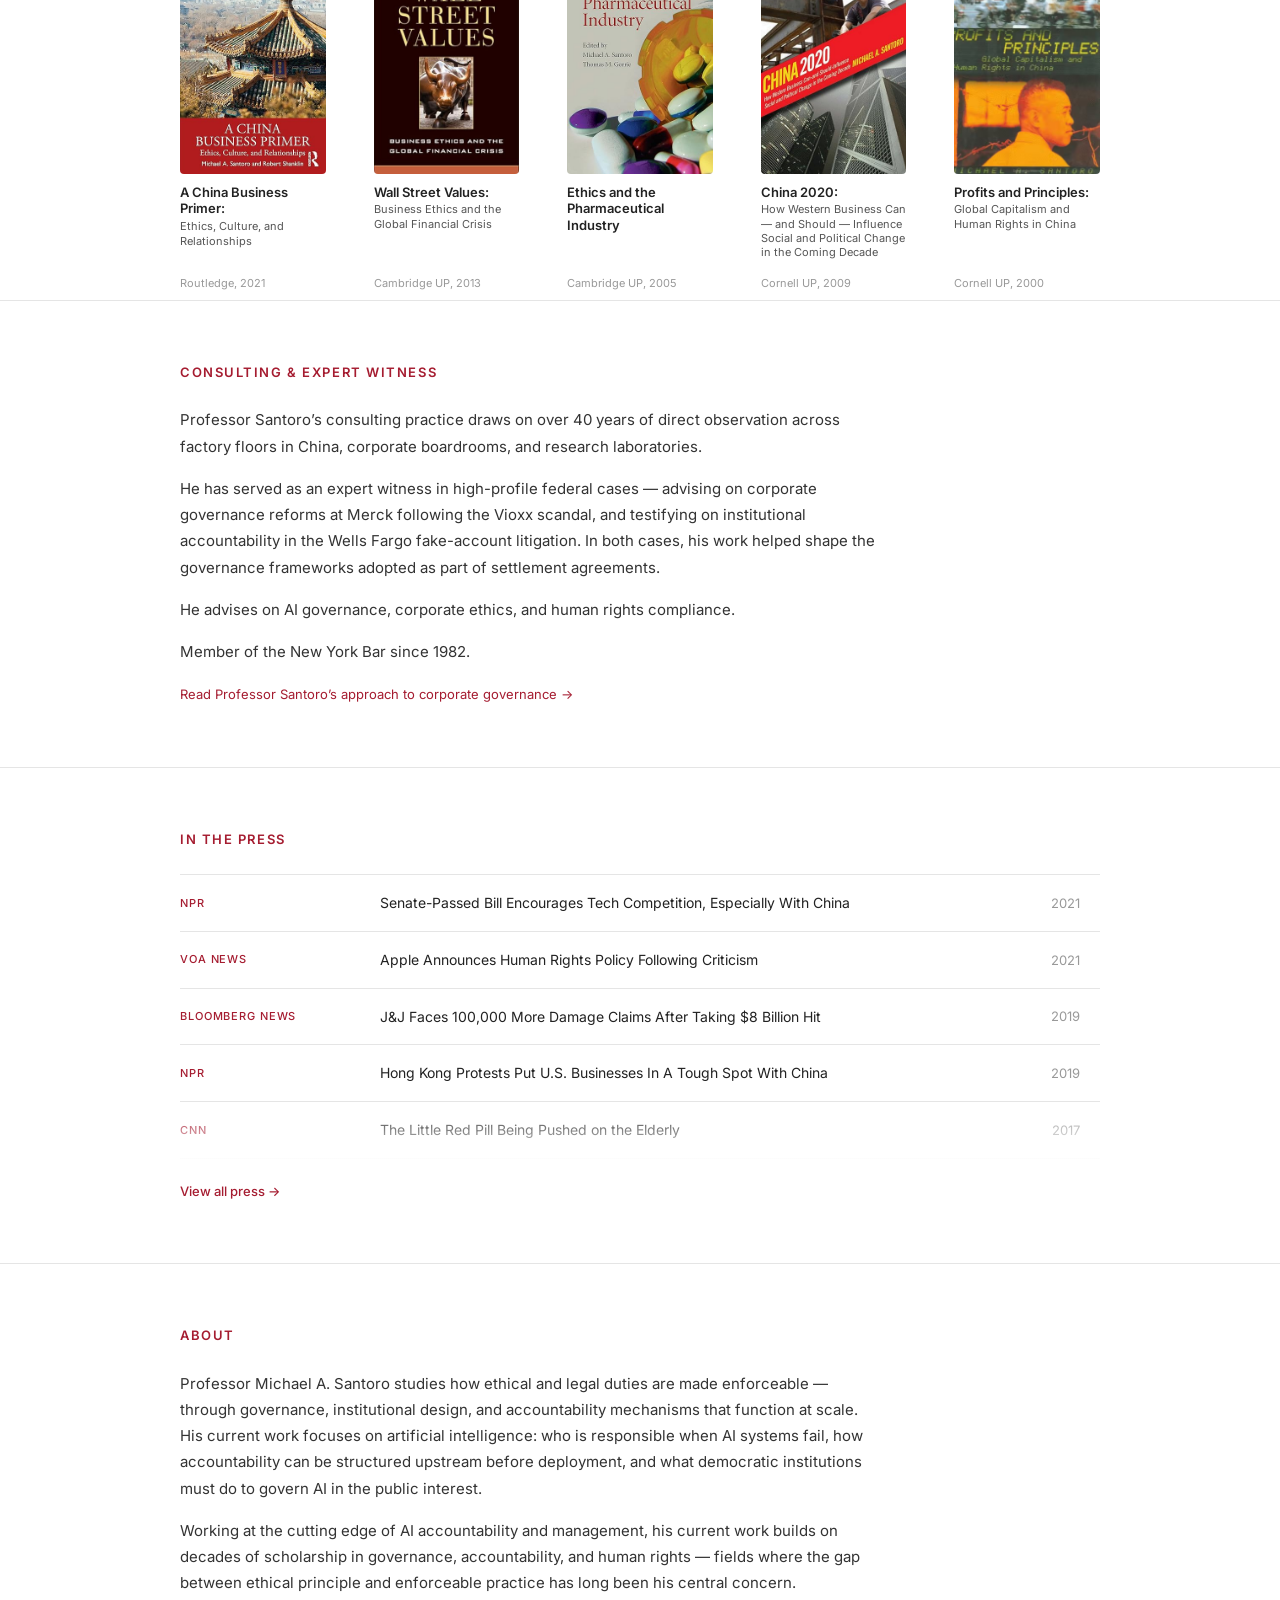
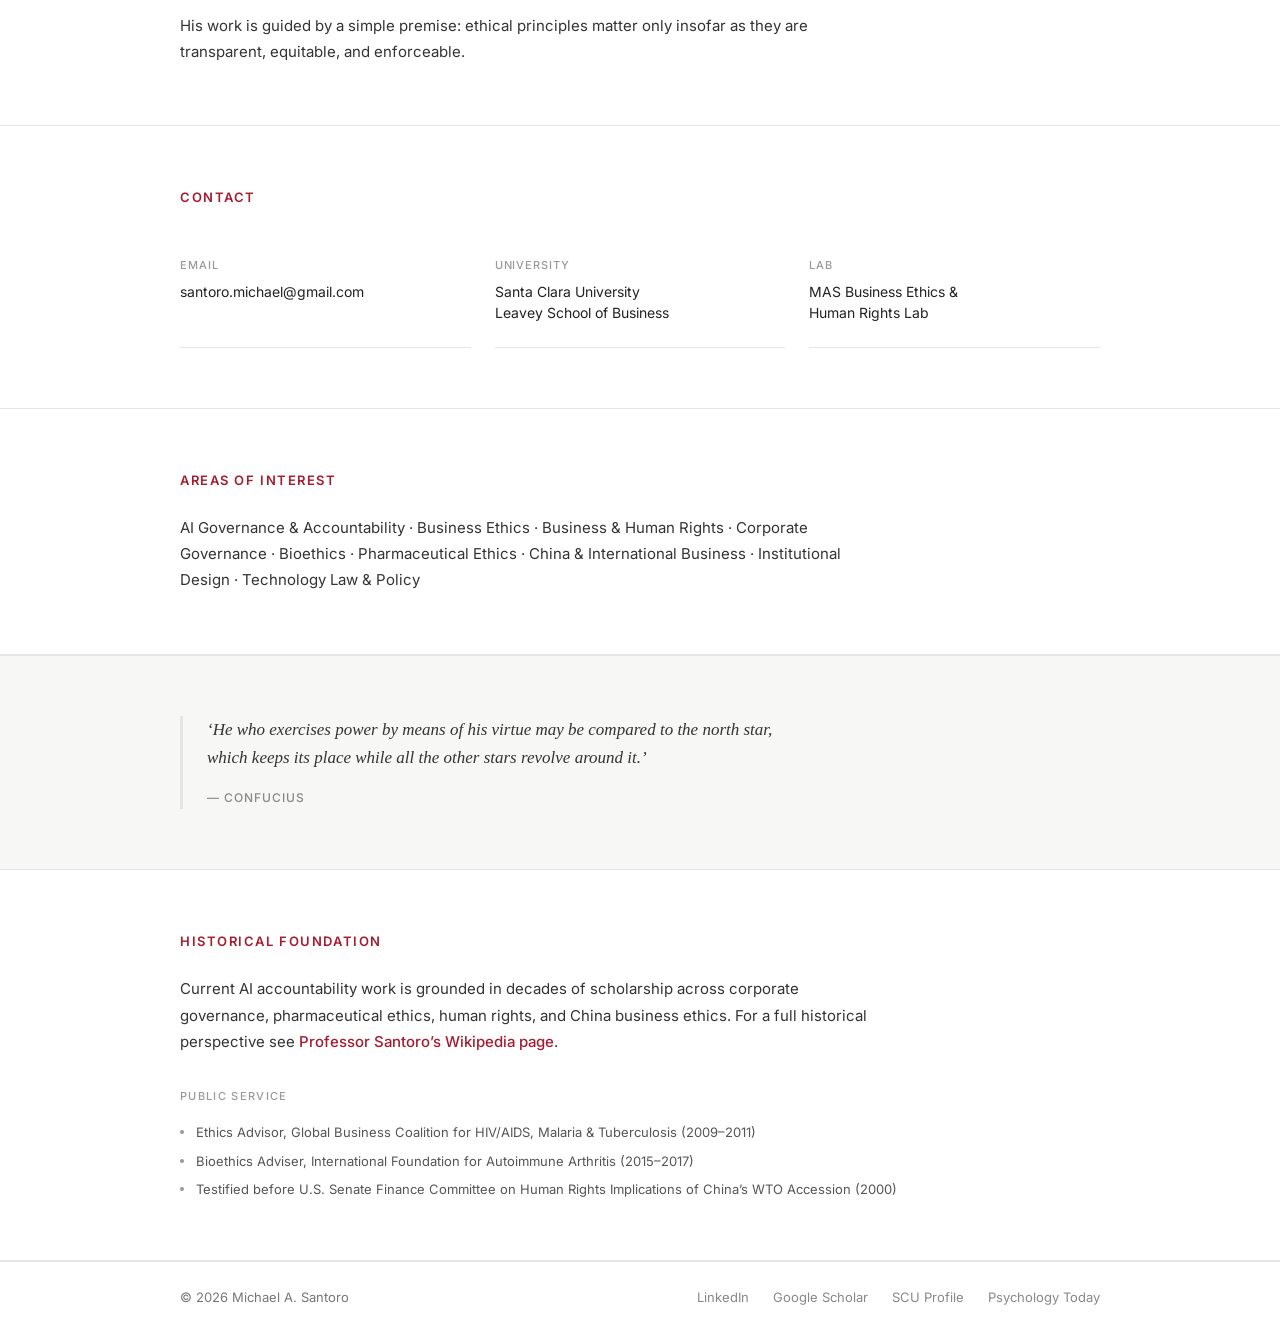
==== commit ce8d7cf1: "Press section updates and scholarship additions" ====
--- a/index.html
+++ b/index.html
@@ -108,6 +108,27 @@
         </div>
         <span class="cw-venue">Tech Policy Press</span>
       </li>
+      <li>
+        <div class="cw-row">
+          <span class="cw-title">&ldquo;Business and Human Rights&rdquo;</span>
+          <span class="cw-date">March 2026</span>
+        </div>
+        <span class="cw-venue">Oxford Bibliographies &middot; International Law &middot; with Penelope Simons, Florian Wettstein, Surya Deva, Anita Ramasastry, and Cristina Blanco Vizarreta</span>
+      </li>
+      <li>
+        <div class="cw-row">
+          <a href="https://www.cambridge.org/core/blog/2023/06/09/a-regulatory-tsunami-is-coming-to-silicon-valley-tech-companies-must-adopt-responsible-innovation-or-risk-losing-their-competitive-edge/" target="_blank" rel="noopener noreferrer" class="cw-title cw-link">&ldquo;A Regulatory Tsunami is Coming to Silicon Valley: Tech Companies Must Adopt Responsible Innovation or Risk Losing Their Competitive Edge&rdquo;</a>
+          <span class="cw-date">June 2023</span>
+        </div>
+        <span class="cw-venue">Cambridge Core Blog &middot; Business and Human Rights Journal</span>
+      </li>
+      <li>
+        <div class="cw-row">
+          <a href="https://link.springer.com/article/10.1007/s13347-022-00590-8" target="_blank" rel="noopener noreferrer" class="cw-title cw-link">&ldquo;Ethical Redress of Racial Inequities in Artificial Intelligence&rdquo;</a>
+          <span class="cw-date">October 2022</span>
+        </div>
+        <span class="cw-venue">Philosophy &amp; Technology &middot; with Robert Shanklin, Michele Samorani, and Shannon Harris</span>
+      </li>
     </ul>
 
     <p class="cw-subcategory">Policy Memoranda</p>
@@ -172,14 +193,42 @@
     <ul class="current-work-list">
       <li>
         <div class="cw-row">
+          <a href="https://sites.duke.edu/thefinregblog/2025/09/02/the-global-impact-of-the-financial-crisis/" target="_blank" rel="noopener noreferrer" class="cw-title cw-link">&ldquo;The Global Impact of the Financial Crisis&rdquo;</a>
+          <span class="cw-date">September 2025</span>
+        </div>
+        <span class="cw-venue">The FinReg Blog &middot; Duke Financial Economics Center &middot; with Michael Gortovnik</span>
+      </li>
+      <li>
+        <div class="cw-row">
           <a href="https://www.tandfonline.com/doi/full/10.1080/15265161.2025.2526747" target="_blank" rel="noopener noreferrer" class="cw-title cw-link">&ldquo;Physicians Have an Ethical Duty to Practice Cost-Effective Medicine&rdquo;</a>
           <span class="cw-date">August 2025</span>
         </div>
         <span class="cw-venue">American Journal of Bioethics</span>
       </li>
-    </ul>
-
-    <p class="cw-subcategory">Public Writing</p>
+      <li>
+        <div class="cw-row">
+          <span class="cw-title">&ldquo;Diversity and Organizational Performance: A Review of Management Scholarship&rdquo;</span>
+          <span class="cw-date">July 2025</span>
+        </div>
+        <span class="cw-venue">Preprint &middot; with Shiyu Yang and Karin Dun</span>
+      </li>
+      <li>
+        <div class="cw-row">
+          <span class="cw-title">&ldquo;Traditional Chinese Culture and Its Impact on Modern Business Ethics&rdquo;</span>
+          <span class="cw-date">May 2023</span>
+        </div>
+        <span class="cw-venue">Book chapter &middot; with Robert Shanklin</span>
+      </li>
+      <li>
+        <div class="cw-row">
+          <span class="cw-title">&ldquo;Human Rights Obligations of Drug Companies&rdquo;</span>
+          <span class="cw-date">January 2023</span>
+        </div>
+        <span class="cw-venue">Book chapter &middot; with Robert Shanklin</span>
+      </li>
+    </ul>
+
+    <p class="cw-subcategory">Public Engagement</p>
     <ul class="current-work-list">
       <li>
         <div class="cw-row">
@@ -187,6 +236,13 @@
           <span class="cw-date">September 2013</span>
         </div>
         <span class="cw-venue">The New Yorker</span>
+      </li>
+      <li>
+        <div class="cw-row">
+          <span class="cw-title">Diversity and Performance: The Impact of Diversity on Team and Firm Performance</span>
+          <span class="cw-date">October 30, 2023</span>
+        </div>
+        <span class="cw-venue">SCU Leavey School of Business &middot; with Karin Dun, MBA &rsquo;24</span>
       </li>
     </ul>
   </div>
@@ -239,7 +295,7 @@
     <p class="section-body">He has served as an expert witness in high-profile federal cases — advising on corporate governance reforms at Merck following the Vioxx scandal, and testifying on institutional accountability in the Wells Fargo fake-account litigation. In both cases, his work helped shape the governance frameworks adopted as part of settlement agreements.</p>
     <p class="section-body">He advises on AI governance, corporate ethics, and human rights compliance.</p>
     <p class="section-body">Member of the New York Bar since 1982.</p>
-    <a href="#" class="hero-contact">Read Professor Santoro&rsquo;s approach to corporate governance &rarr;</a>
+    <a href="consulting.html" class="hero-contact">Read Professor Santoro&rsquo;s approach to corporate governance &rarr;</a>
   </div>
 </section>
 
@@ -251,12 +307,6 @@
     <div class="expandable" data-max="5">
       <div class="expandable-content">
         <div class="press-list">
-          <a href="https://www.cnet.com" target="_blank" rel="noopener noreferrer" class="press-item">
-            <span class="press-source">CNET</span>
-            <span class="press-title">On Apple&rsquo;s decision to use Google&rsquo;s Gemini model for AI features</span>
-            <span class="press-year">2024</span>
-          </a>
-
           <a href="https://www.npr.org/2021/06/09/1004649214/senate-passed-bill-encourages-tech-competition-especially-with-china" target="_blank" rel="noopener noreferrer" class="press-item">
             <span class="press-source">NPR</span>
             <span class="press-title">Senate-Passed Bill Encourages Tech Competition, Especially With China</span>
@@ -275,10 +325,40 @@
             <span class="press-year">2019</span>
           </a>
 
+          <a href="https://www.npr.org/2019/10/11/769193163/hong-kong-protests-put-u-s-businesses-in-a-tough-spot-with-china" target="_blank" rel="noopener noreferrer" class="press-item">
+            <span class="press-source">NPR</span>
+            <span class="press-title">Hong Kong Protests Put U.S. Businesses In A Tough Spot With China</span>
+            <span class="press-year">2019</span>
+          </a>
+
+          <a href="https://www.cnn.com/2017/10/12/health/nuedexta-nursing-homes-invs" target="_blank" rel="noopener noreferrer" class="press-item">
+            <span class="press-source">CNN</span>
+            <span class="press-title">The Little Red Pill Being Pushed on the Elderly</span>
+            <span class="press-year">2017</span>
+          </a>
+
+          <a href="https://www.bloomberg.com/news/articles/2017-08-18/color-of-change-s-hashtag-activism-brings-trump-allies-to-heel" target="_blank" rel="noopener noreferrer" class="press-item">
+            <span class="press-source">Bloomberg News</span>
+            <span class="press-title">Hashtag Activism Brings Trump Allies to Heel</span>
+            <span class="press-year">2017</span>
+          </a>
+
           <a href="http://www.latimes.com/business/lazarus/la-fi-lazarus-fda-trump-deregulation-20170210-story.html" target="_blank" rel="noopener noreferrer" class="press-item">
             <span class="press-source">LA Times</span>
             <span class="press-title">Speedy Drug Approvals Are Risky, But Drug Companies Have Another Idea That&rsquo;s Just Terrible</span>
             <span class="press-year">2017</span>
+          </a>
+
+          <a href="https://www.nytimes.com/2010/04/04/business/04stream.html" target="_blank" rel="noopener noreferrer" class="press-item">
+            <span class="press-source">New York Times</span>
+            <span class="press-title">Does Merck Agreement Pave a Road Toward Change?</span>
+            <span class="press-year">2010</span>
+          </a>
+
+          <a href="https://www.nytimes.com/2009/05/14/business/14vioxx.html" target="_blank" rel="noopener noreferrer" class="press-item">
+            <span class="press-source">New York Times</span>
+            <span class="press-title">Trial Puts Spotlight on Merck</span>
+            <span class="press-year">2009</span>
           </a>
 
           <a href="#" class="press-item">
--- a/styles.css
+++ b/styles.css
@@ -859,7 +859,7 @@
 .press-item {
   display: flex;
   align-items: center;
-  padding: 16px 0;
+  padding: 16px 20px 16px 0;
   border-bottom: 1px solid var(--gray-200);
   gap: 20px;
 }
@@ -871,7 +871,7 @@
 .press-item:hover {
   background: var(--gray-100);
   margin: 0 -8px;
-  padding: 16px 8px;
+  padding: 16px 28px 16px 8px;
 }
 
 .press-source {
@@ -880,8 +880,8 @@
   letter-spacing: 0.08em;
   text-transform: uppercase;
   color: var(--crimson);
-  min-width: 220px;
-  width: 220px;
+  min-width: 180px;
+  width: 180px;
   flex-shrink: 0;
 }
 
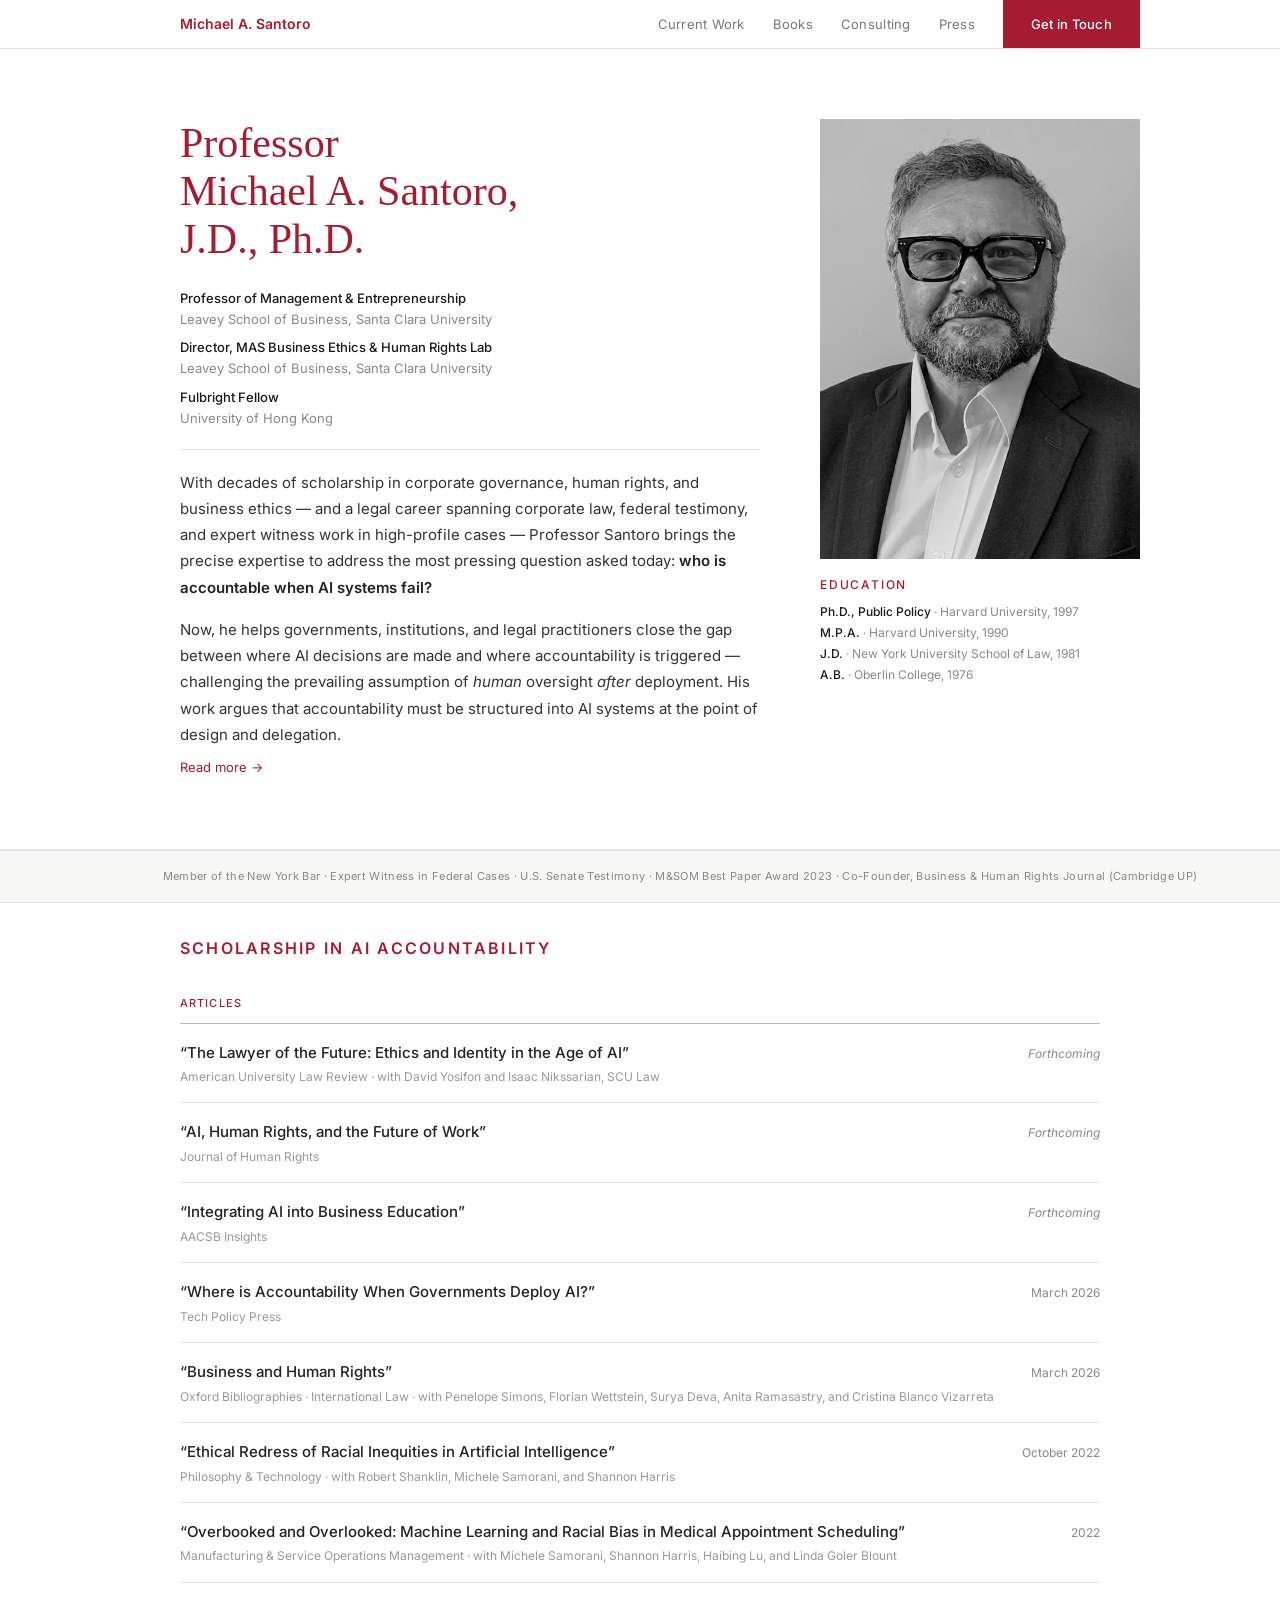
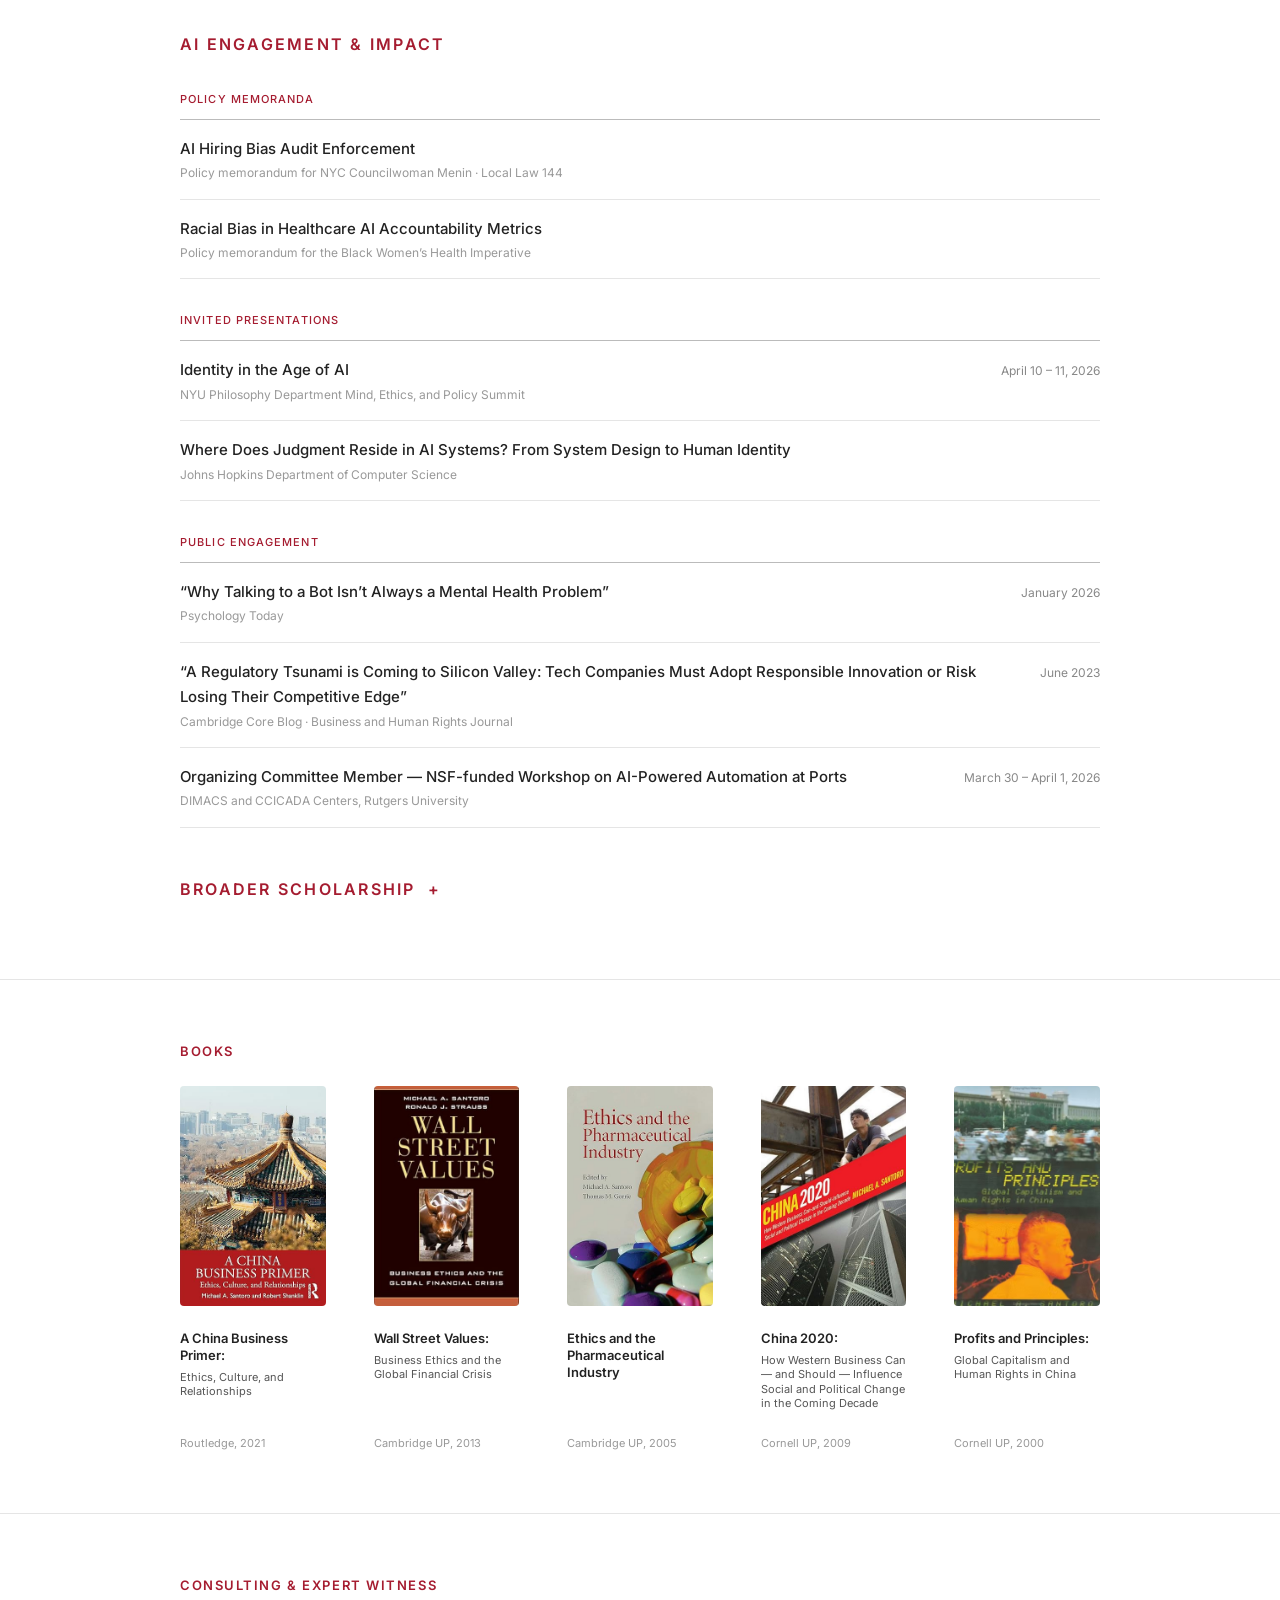
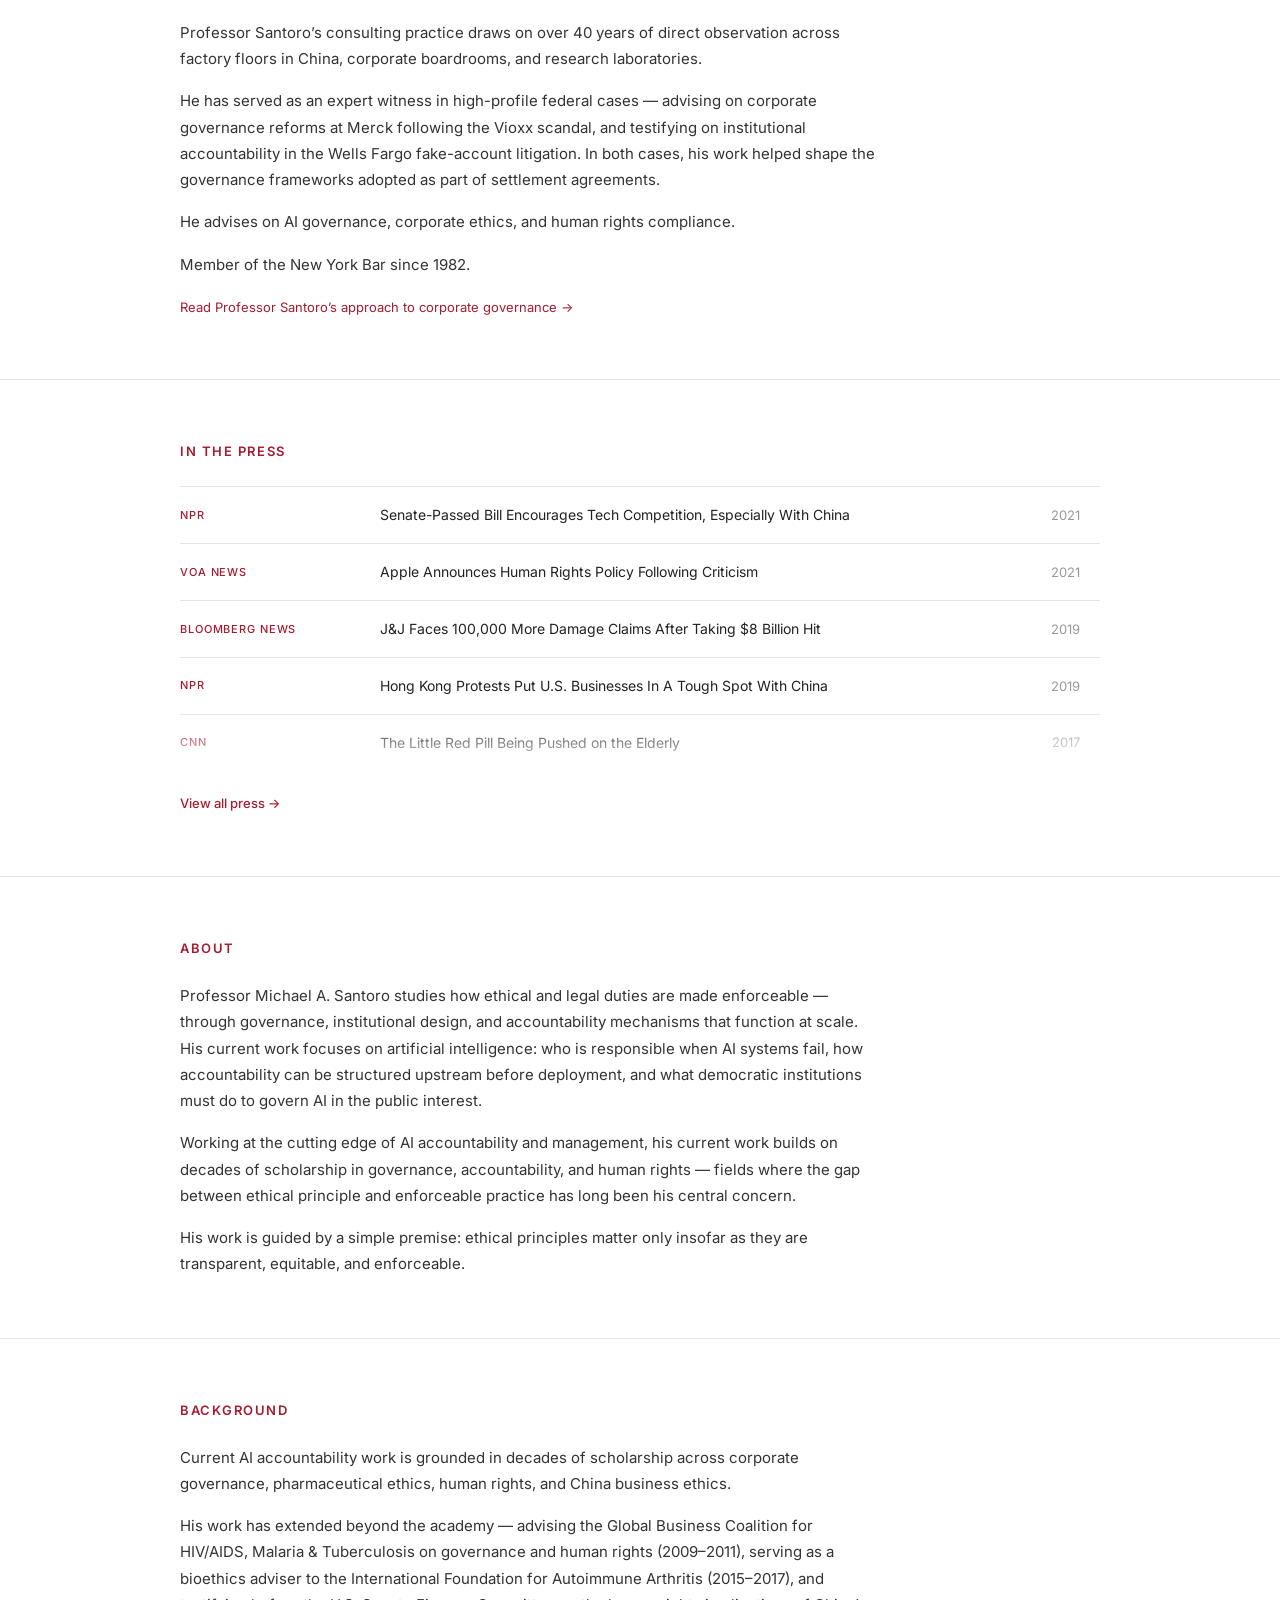
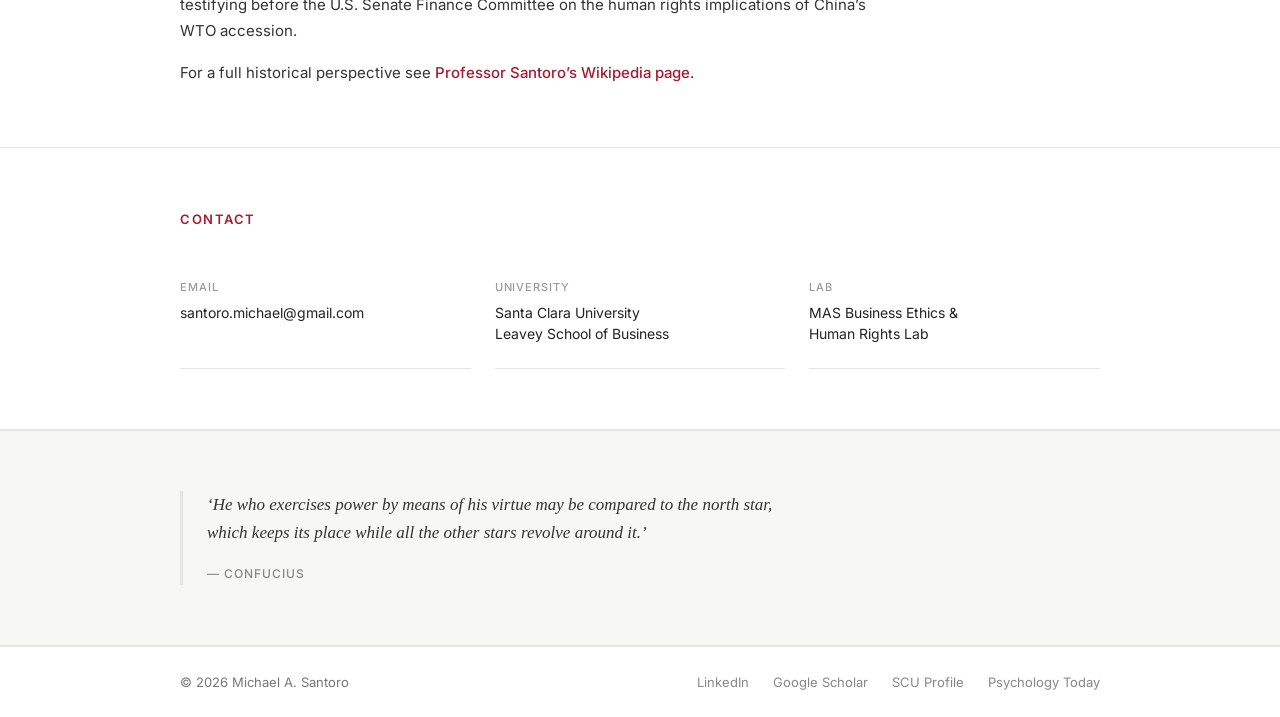
==== commit e425eb89: "about section restructure" ====
--- a/index.html
+++ b/index.html
@@ -57,10 +57,10 @@
       <div class="hero-education">
         <p class="hero-education-label">Education</p>
         <ul>
-          <li><span class="edu-deg">Ph.D., Public Policy</span> <span class="edu-inst">&middot; Harvard University</span></li>
-          <li><span class="edu-deg">J.D.</span> <span class="edu-inst">&middot; New York University School of Law</span></li>
-          <li><span class="edu-deg">M.P.A.</span> <span class="edu-inst">&middot; Harvard University</span></li>
-          <li><span class="edu-deg">A.B.</span> <span class="edu-inst">&middot; Oberlin College</span></li>
+          <li><span class="edu-deg">Ph.D., Public Policy</span> <span class="edu-inst">&middot; Harvard University, 1997</span></li>
+          <li><span class="edu-deg">M.P.A.</span> <span class="edu-inst">&middot; Harvard University, 1990</span></li>
+          <li><span class="edu-deg">J.D.</span> <span class="edu-inst">&middot; New York University School of Law, 1981</span></li>
+          <li><span class="edu-deg">A.B.</span> <span class="edu-inst">&middot; Oberlin College, 1976</span></li>
         </ul>
       </div>
     </div>
@@ -75,7 +75,7 @@
 <!-- ── Current Work ──────────────────────────────────── -->
 <section class="section" id="current-work">
   <div class="container">
-    <!-- AI-Focused Work -->
+    <!-- Scholarship in AI Accountability -->
     <p class="cw-category">Scholarship in AI Accountability</p>
 
     <p class="cw-subcategory">Articles</p>
@@ -110,10 +110,75 @@
       </li>
       <li>
         <div class="cw-row">
-          <span class="cw-title">&ldquo;Business and Human Rights&rdquo;</span>
+          <a href="https://www.oxfordbibliographies.com/view/document/obo-9780199846740/obo-9780199846740-0188.xml" target="_blank" rel="noopener noreferrer" class="cw-title cw-link">&ldquo;Business and Human Rights&rdquo;</a>
           <span class="cw-date">March 2026</span>
         </div>
         <span class="cw-venue">Oxford Bibliographies &middot; International Law &middot; with Penelope Simons, Florian Wettstein, Surya Deva, Anita Ramasastry, and Cristina Blanco Vizarreta</span>
+      </li>
+      <li>
+        <div class="cw-row">
+          <a href="https://link.springer.com/article/10.1007/s13347-022-00590-8" target="_blank" rel="noopener noreferrer" class="cw-title cw-link">&ldquo;Ethical Redress of Racial Inequities in Artificial Intelligence&rdquo;</a>
+          <span class="cw-date">October 2022</span>
+        </div>
+        <span class="cw-venue">Philosophy &amp; Technology &middot; with Robert Shanklin, Michele Samorani, and Shannon Harris</span>
+      </li>
+      <li>
+        <div class="cw-row">
+          <a href="https://pubsonline.informs.org/doi/full/10.1287/msom.2021.0999" target="_blank" rel="noopener noreferrer" class="cw-title cw-link">&ldquo;Overbooked and Overlooked: Machine Learning and Racial Bias in Medical Appointment Scheduling&rdquo;</a>
+          <span class="cw-date">2022</span>
+        </div>
+        <span class="cw-venue">Manufacturing &amp; Service Operations Management &middot; with Michele Samorani, Shannon Harris, Haibing Lu, and Linda Goler Blount</span>
+      </li>
+    </ul>
+
+    <!-- AI Engagement & Impact -->
+    <div class="cw-divider"></div>
+    <p class="cw-category">AI Engagement &amp; Impact</p>
+
+    <p class="cw-subcategory">Policy Memoranda</p>
+    <ul class="current-work-list">
+      <li>
+        <div class="cw-row">
+          <span class="cw-title">AI Hiring Bias Audit Enforcement</span>
+          <span class="cw-date"></span>
+        </div>
+        <span class="cw-venue">Policy memorandum for NYC Councilwoman Menin &middot; Local Law 144</span>
+      </li>
+      <li>
+        <div class="cw-row">
+          <span class="cw-title">Racial Bias in Healthcare AI Accountability Metrics</span>
+          <span class="cw-date"></span>
+        </div>
+        <span class="cw-venue">Policy memorandum for the Black Women&rsquo;s Health Imperative</span>
+      </li>
+    </ul>
+
+    <p class="cw-subcategory">Invited Presentations</p>
+    <ul class="current-work-list">
+      <li>
+        <div class="cw-row">
+          <span class="cw-title">Identity in the Age of AI</span>
+          <span class="cw-date">April 10 &ndash; 11, 2026</span>
+        </div>
+        <span class="cw-venue">NYU Philosophy Department Mind, Ethics, and Policy Summit</span>
+      </li>
+      <li>
+        <div class="cw-row">
+          <span class="cw-title">Where Does Judgment Reside in AI Systems? From System Design to Human Identity</span>
+          <span class="cw-date"></span>
+        </div>
+        <span class="cw-venue">Johns Hopkins Department of Computer Science</span>
+      </li>
+    </ul>
+
+    <p class="cw-subcategory">Public Engagement</p>
+    <ul class="current-work-list">
+      <li>
+        <div class="cw-row">
+          <a href="https://www.psychologytoday.com/us/blog/the-fair-shake/202601/why-talking-to-a-bot-isnt-always-a-mental-health-problem" target="_blank" rel="noopener noreferrer" class="cw-title cw-link">&ldquo;Why Talking to a Bot Isn&rsquo;t Always a Mental Health Problem&rdquo;</a>
+          <span class="cw-date">January 2026</span>
+        </div>
+        <span class="cw-venue">Psychology Today</span>
       </li>
       <li>
         <div class="cw-row">
@@ -124,60 +189,6 @@
       </li>
       <li>
         <div class="cw-row">
-          <a href="https://link.springer.com/article/10.1007/s13347-022-00590-8" target="_blank" rel="noopener noreferrer" class="cw-title cw-link">&ldquo;Ethical Redress of Racial Inequities in Artificial Intelligence&rdquo;</a>
-          <span class="cw-date">October 2022</span>
-        </div>
-        <span class="cw-venue">Philosophy &amp; Technology &middot; with Robert Shanklin, Michele Samorani, and Shannon Harris</span>
-      </li>
-    </ul>
-
-    <p class="cw-subcategory">Policy Memoranda</p>
-    <ul class="current-work-list">
-      <li>
-        <div class="cw-row">
-          <span class="cw-title">AI Hiring Bias Audit Enforcement</span>
-          <span class="cw-date"></span>
-        </div>
-        <span class="cw-venue">Policy memorandum for NYC Councilwoman Menin &middot; Local Law 144</span>
-      </li>
-      <li>
-        <div class="cw-row">
-          <span class="cw-title">Racial Bias in Healthcare AI Accountability Metrics</span>
-          <span class="cw-date"></span>
-        </div>
-        <span class="cw-venue">Policy memorandum for the Black Women&rsquo;s Health Imperative</span>
-      </li>
-    </ul>
-
-    <p class="cw-subcategory">Invited Presentations</p>
-    <ul class="current-work-list">
-      <li>
-        <div class="cw-row">
-          <span class="cw-title">Identity in the Age of AI</span>
-          <span class="cw-date">April 10 &ndash; 11, 2026</span>
-        </div>
-        <span class="cw-venue">NYU Philosophy Department Mind, Ethics, and Policy Summit</span>
-      </li>
-      <li>
-        <div class="cw-row">
-          <span class="cw-title">Where Does Judgment Reside in AI Systems? From System Design to Human Identity</span>
-          <span class="cw-date"></span>
-        </div>
-        <span class="cw-venue">Johns Hopkins Department of Computer Science</span>
-      </li>
-    </ul>
-
-    <p class="cw-subcategory">Public Engagement</p>
-    <ul class="current-work-list">
-      <li>
-        <div class="cw-row">
-          <a href="https://www.psychologytoday.com/us/blog/the-fair-shake/202601/why-talking-to-a-bot-isnt-always-a-mental-health-problem" target="_blank" rel="noopener noreferrer" class="cw-title cw-link">&ldquo;Why Talking to a Bot Isn&rsquo;t Always a Mental Health Problem&rdquo;</a>
-          <span class="cw-date">January 2026</span>
-        </div>
-        <span class="cw-venue">Psychology Today</span>
-      </li>
-      <li>
-        <div class="cw-row">
           <span class="cw-title">Organizing Committee Member — NSF-funded Workshop on AI-Powered Automation at Ports</span>
           <span class="cw-date">March 30 &ndash; April 1, 2026</span>
         </div>
@@ -187,10 +198,25 @@
 
     <!-- Broader Scholarship -->
     <div class="cw-divider"></div>
-    <p class="cw-category">Broader Scholarship</p>
+    <p class="cw-category cw-category-toggle" role="button" tabindex="0" aria-expanded="false" onclick="var c=this.nextElementSibling;var exp=c.classList.toggle('expanded');this.classList.toggle('expanded',exp);this.setAttribute('aria-expanded',exp);" onkeydown="if(event.key===' '||event.key==='Enter'){event.preventDefault();this.click();}">Broader Scholarship<span class="cw-chevron" aria-hidden="true"></span></p>
+    <div class="cw-collapsible">
 
     <p class="cw-subcategory">Articles</p>
     <ul class="current-work-list">
+      <li>
+        <div class="cw-row">
+          <a href="https://www.tandfonline.com/doi/full/10.1080/15265161.2025.2526747" target="_blank" rel="noopener noreferrer" class="cw-title cw-link">&ldquo;Physicians Have an Ethical Duty to Practice Cost-Effective Medicine&rdquo;</a>
+          <span class="cw-date">August 2025</span>
+        </div>
+        <span class="cw-venue">American Journal of Bioethics</span>
+      </li>
+      <li>
+        <div class="cw-row">
+          <a href="https://www.researchgate.net/publication/394041052_Diversity_and_Organizational_Performance_A_Review_of_Management_Scholarship" target="_blank" rel="noopener noreferrer" class="cw-title cw-link">&ldquo;Diversity and Organizational Performance: A Review of Management Scholarship&rdquo;</a>
+          <span class="cw-date">July 2025</span>
+        </div>
+        <span class="cw-venue">Preprint &middot; with Shiyu Yang and Karin Dun</span>
+      </li>
       <li>
         <div class="cw-row">
           <a href="https://sites.duke.edu/thefinregblog/2025/09/02/the-global-impact-of-the-financial-crisis/" target="_blank" rel="noopener noreferrer" class="cw-title cw-link">&ldquo;The Global Impact of the Financial Crisis&rdquo;</a>
@@ -200,35 +226,21 @@
       </li>
       <li>
         <div class="cw-row">
-          <a href="https://www.tandfonline.com/doi/full/10.1080/15265161.2025.2526747" target="_blank" rel="noopener noreferrer" class="cw-title cw-link">&ldquo;Physicians Have an Ethical Duty to Practice Cost-Effective Medicine&rdquo;</a>
-          <span class="cw-date">August 2025</span>
-        </div>
-        <span class="cw-venue">American Journal of Bioethics</span>
-      </li>
-      <li>
-        <div class="cw-row">
-          <span class="cw-title">&ldquo;Diversity and Organizational Performance: A Review of Management Scholarship&rdquo;</span>
-          <span class="cw-date">July 2025</span>
-        </div>
-        <span class="cw-venue">Preprint &middot; with Shiyu Yang and Karin Dun</span>
-      </li>
-      <li>
-        <div class="cw-row">
-          <span class="cw-title">&ldquo;Traditional Chinese Culture and Its Impact on Modern Business Ethics&rdquo;</span>
+          <a href="https://link.springer.com/rwe/10.1007/978-3-030-22767-8_1248" target="_blank" rel="noopener noreferrer" class="cw-title cw-link">&ldquo;Traditional Chinese Culture and Its Impact on Modern Business Ethics&rdquo;</a>
           <span class="cw-date">May 2023</span>
         </div>
         <span class="cw-venue">Book chapter &middot; with Robert Shanklin</span>
       </li>
       <li>
         <div class="cw-row">
-          <span class="cw-title">&ldquo;Human Rights Obligations of Drug Companies&rdquo;</span>
+          <a href="https://www.tandfonline.com/doi/full/10.1080/14754835.2020.1820315" target="_blank" rel="noopener noreferrer" class="cw-title cw-link">&ldquo;Human Rights Obligations of Drug Companies&rdquo;</a>
           <span class="cw-date">January 2023</span>
         </div>
         <span class="cw-venue">Book chapter &middot; with Robert Shanklin</span>
       </li>
     </ul>
 
-    <p class="cw-subcategory">Public Engagement</p>
+    <p class="cw-subcategory">Public Writing</p>
     <ul class="current-work-list">
       <li>
         <div class="cw-row">
@@ -237,6 +249,10 @@
         </div>
         <span class="cw-venue">The New Yorker</span>
       </li>
+    </ul>
+
+    <p class="cw-subcategory">Public Engagement</p>
+    <ul class="current-work-list">
       <li>
         <div class="cw-row">
           <span class="cw-title">Diversity and Performance: The Impact of Diversity on Team and Firm Performance</span>
@@ -245,6 +261,8 @@
         <span class="cw-venue">SCU Leavey School of Business &middot; with Karin Dun, MBA &rsquo;24</span>
       </li>
     </ul>
+
+    </div>
   </div>
 </section>
 
@@ -361,13 +379,7 @@
             <span class="press-year">2009</span>
           </a>
 
-          <a href="#" class="press-item">
-            <span class="press-source">New York Times</span>
-            <span class="press-title">Corporate Governance Reforms at Merck Described as a Pivotal Moment</span>
-            <span class="press-year">2005</span>
-          </a>
-
-          <a href="#" class="press-item">
+          <a href="https://www.finance.senate.gov/chairmans-news/witness-list-and-time-change-for-thursdays-hearing-on-chinas-accession-to-wto" target="_blank" rel="noopener noreferrer" class="press-item">
             <span class="press-source">U.S. Senate</span>
             <span class="press-title">Testified Before Finance Committee on China&rsquo;s WTO Accession</span>
             <span class="press-year">2000</span>
@@ -388,6 +400,16 @@
       <p>Working at the cutting edge of AI accountability and management, his current work builds on decades of scholarship in governance, accountability, and human rights — fields where the gap between ethical principle and enforceable practice has long been his central concern.</p>
       <p>His work is guided by a simple premise: ethical principles matter only insofar as they are transparent, equitable, and enforceable.</p>
     </div>
+  </div>
+</section>
+
+<!-- ── Background ───────────────────────────────────── -->
+<section class="section" id="background">
+  <div class="container">
+    <p class="section-label">Background</p>
+    <p class="section-body">Current AI accountability work is grounded in decades of scholarship across corporate governance, pharmaceutical ethics, human rights, and China business ethics.</p>
+    <p class="section-body">His work has extended beyond the academy — advising the Global Business Coalition for HIV/AIDS, Malaria &amp; Tuberculosis on governance and human rights (2009&ndash;2011), serving as a bioethics adviser to the International Foundation for Autoimmune Arthritis (2015&ndash;2017), and testifying before the U.S. Senate Finance Committee on the human rights implications of China&rsquo;s WTO accession.</p>
+    <p class="section-body">For a full historical perspective see <a href="https://en.wikipedia.org/wiki/Michael_A._Santoro" target="_blank" rel="noopener" class="crimson-link">Professor Santoro&rsquo;s Wikipedia page</a>.</p>
   </div>
 </section>
 
@@ -413,14 +435,6 @@
   </div>
 </section>
 
-<!-- ── Areas of Interest ───────────────────────────── -->
-<section class="section" id="areas-of-interest">
-  <div class="container">
-    <p class="section-label">Areas of Interest</p>
-    <p class="section-body">AI Governance &amp; Accountability &middot; Business Ethics &middot; Business &amp; Human Rights &middot; Corporate Governance &middot; Bioethics &middot; Pharmaceutical Ethics &middot; China &amp; International Business &middot; Institutional Design &middot; Technology Law &amp; Policy</p>
-  </div>
-</section>
-
 <!-- ── Quote ────────────────────────────────────────── -->
 <section class="section pull-quote">
   <div class="container">
@@ -428,21 +442,6 @@
       <p>&lsquo;He who exercises power by means of his virtue may be compared to the north star, which keeps its place while all the other stars revolve around it.&rsquo;</p>
       <cite>&mdash; Confucius</cite>
     </blockquote>
-  </div>
-</section>
-
-<!-- ── Historical Foundation ────────────────────────── -->
-<section class="section" id="historical">
-  <div class="container">
-    <p class="section-label">Historical Foundation</p>
-    <p class="section-body">Current AI accountability work is grounded in decades of scholarship across corporate governance, pharmaceutical ethics, human rights, and China business ethics. For a full historical perspective see <a href="https://en.wikipedia.org/wiki/Michael_A._Santoro" target="_blank" rel="noopener" class="crimson-link">Professor Santoro&rsquo;s Wikipedia page</a>.</p>
-
-    <h3 class="subsection-label">Public Service</h3>
-    <ul class="public-service-list">
-      <li>Ethics Advisor, Global Business Coalition for HIV/AIDS, Malaria &amp; Tuberculosis (2009&ndash;2011)</li>
-      <li>Bioethics Adviser, International Foundation for Autoimmune Arthritis (2015&ndash;2017)</li>
-      <li>Testified before U.S. Senate Finance Committee on Human Rights Implications of China&rsquo;s WTO Accession (2000)</li>
-    </ul>
   </div>
 </section>
 
--- a/styles.css
+++ b/styles.css
@@ -170,7 +170,7 @@
   flex-shrink: 0;
   width: 320px;
   margin-left: auto;
-  margin-right: -60px;
+  margin-right: -40px;
   display: flex;
   flex-direction: column;
 }
@@ -545,6 +545,41 @@
   height: 0;
 }
 
+.cw-category-toggle {
+  cursor: pointer;
+  user-select: none;
+}
+
+.cw-category-toggle:hover {
+  opacity: 0.75;
+}
+
+.cw-chevron {
+  display: inline-block;
+  margin-left: 12px;
+  transition: opacity 0.3s ease;
+}
+
+.cw-chevron::before {
+  content: "+";
+}
+
+.cw-category-toggle.expanded .cw-chevron::before {
+  content: "\2212";
+}
+
+.cw-collapsible {
+  max-height: 0;
+  overflow: hidden;
+  opacity: 0;
+  transition: max-height 0.5s ease, opacity 0.4s ease;
+}
+
+.cw-collapsible.expanded {
+  max-height: 5000px;
+  opacity: 1;
+}
+
 .cw-row {
   display: flex;
   justify-content: space-between;
@@ -708,8 +743,8 @@
 
 /* ── Books ───────────────────────────────────────────── */
 #books {
-  padding-top: 16px;
-  padding-bottom: 8px;
+  padding-top: 60px;
+  padding-bottom: 60px;
 }
 
 .books-grid {
@@ -732,7 +767,7 @@
   height: 220px;
   overflow: hidden;
   border-radius: 4px;
-  margin-bottom: 10px;
+  margin-bottom: 24px;
   background: var(--gray-100);
 }
 
@@ -759,7 +794,7 @@
   font-size: 11px;
   font-weight: 400;
   color: var(--gray-600);
-  margin-top: 2px;
+  margin-top: 6px;
 }
 
 .book-item-publisher {
@@ -769,6 +804,7 @@
   white-space: nowrap;
   text-align: left;
   width: 100%;
+  margin-top: 14px;
 }
 
 /* ── Pull Quote ─────────────────────────────────────── */
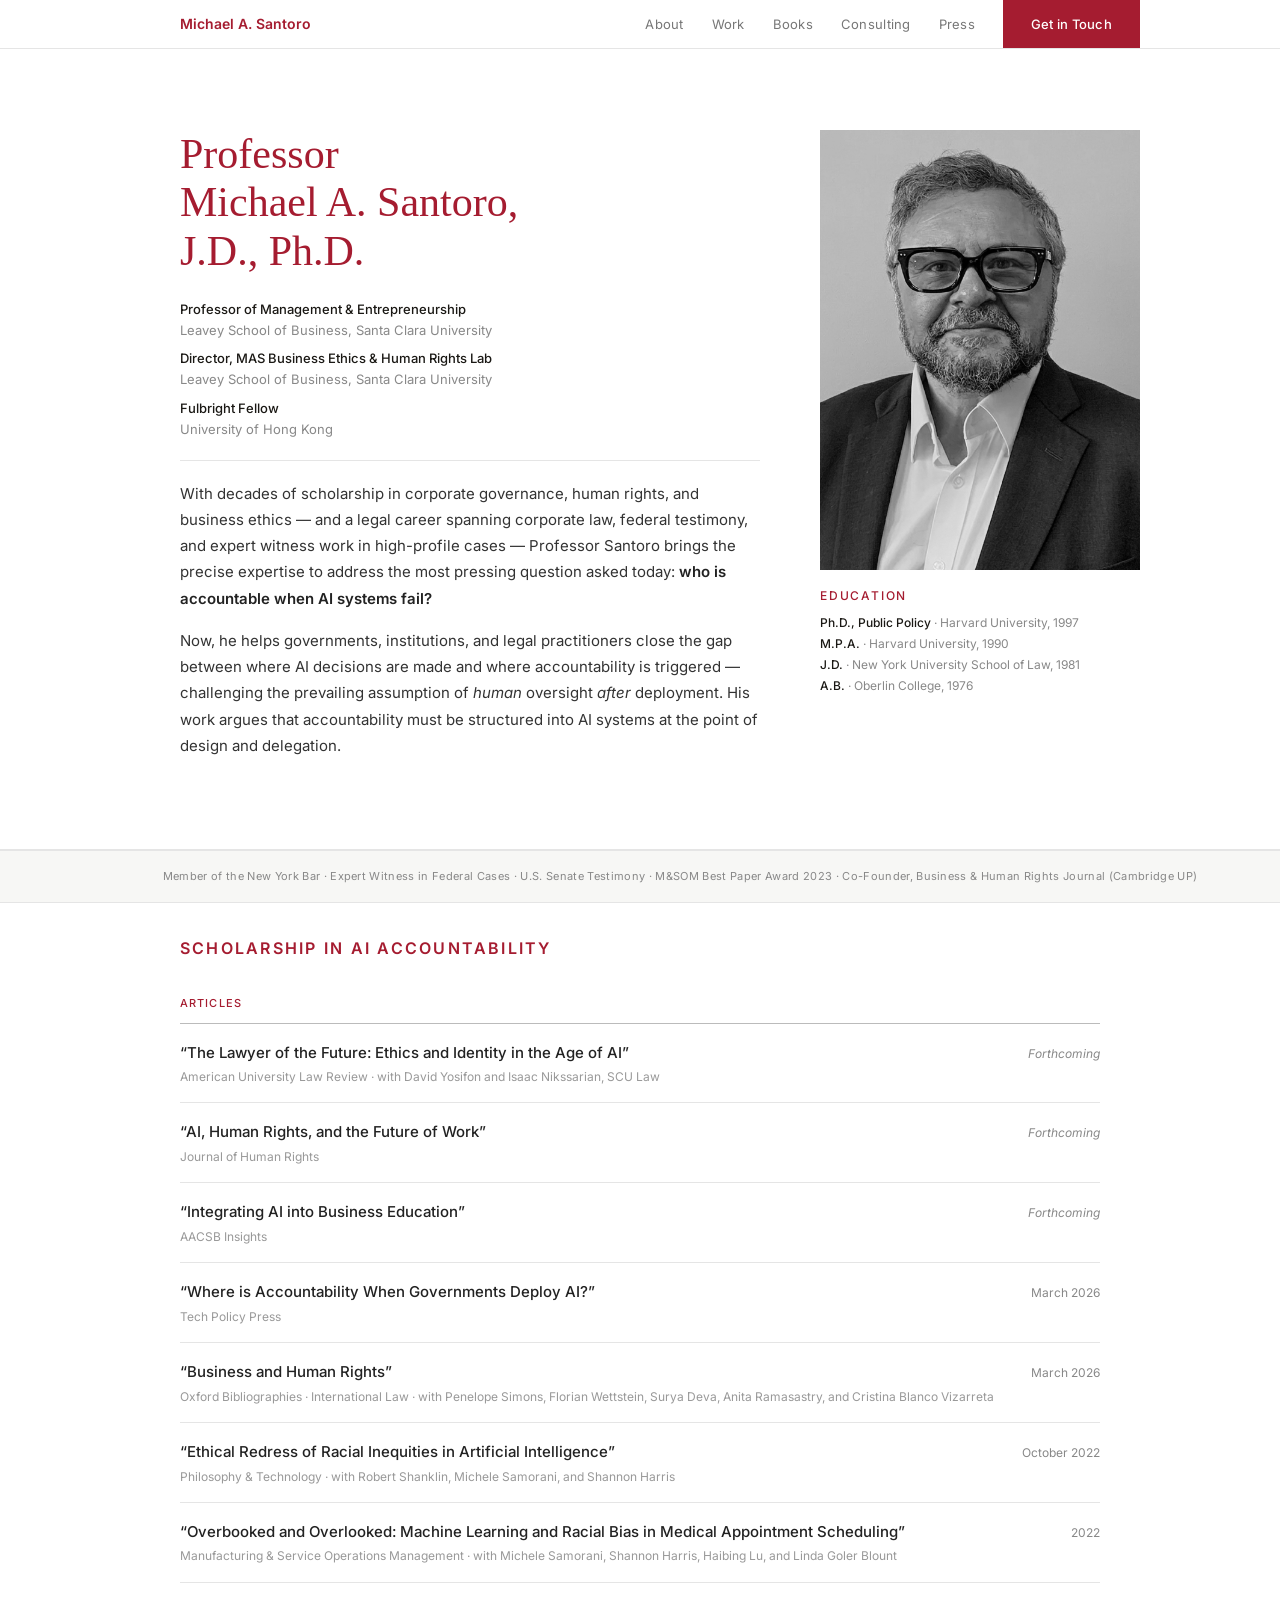
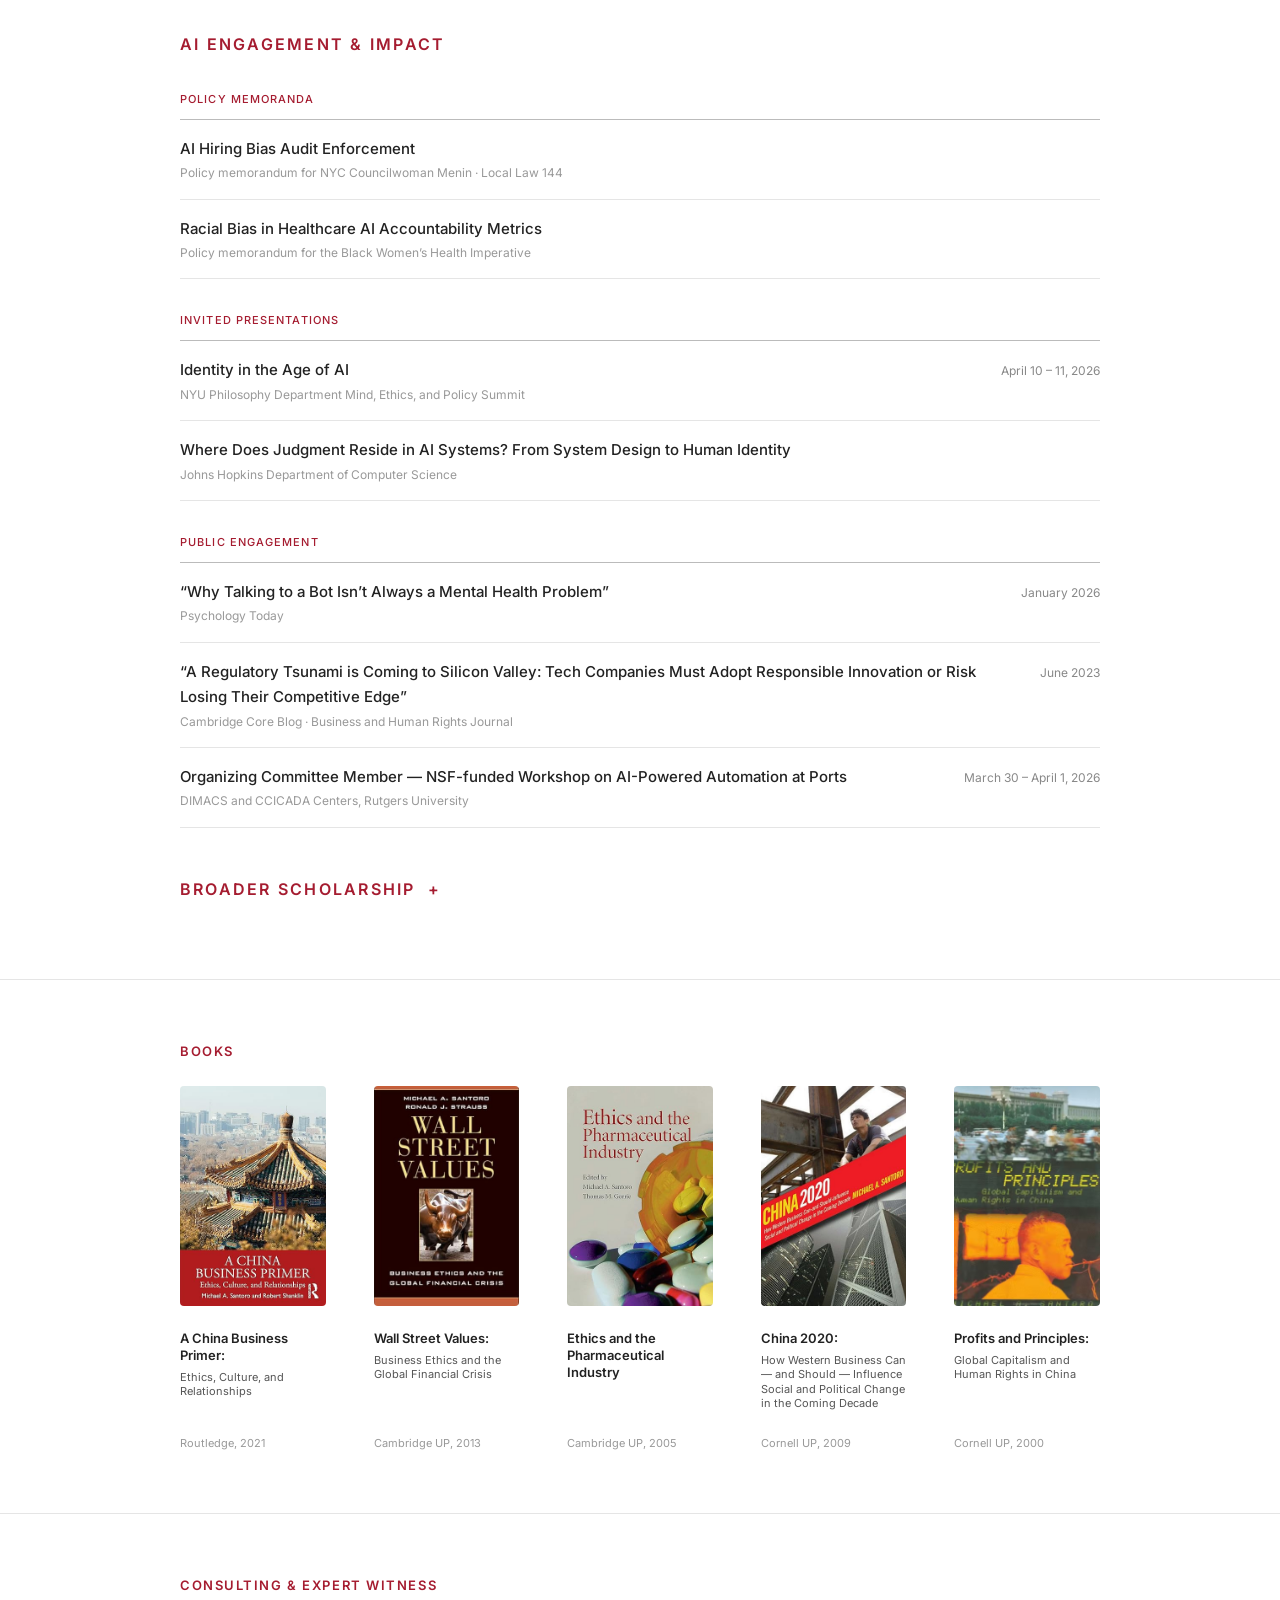
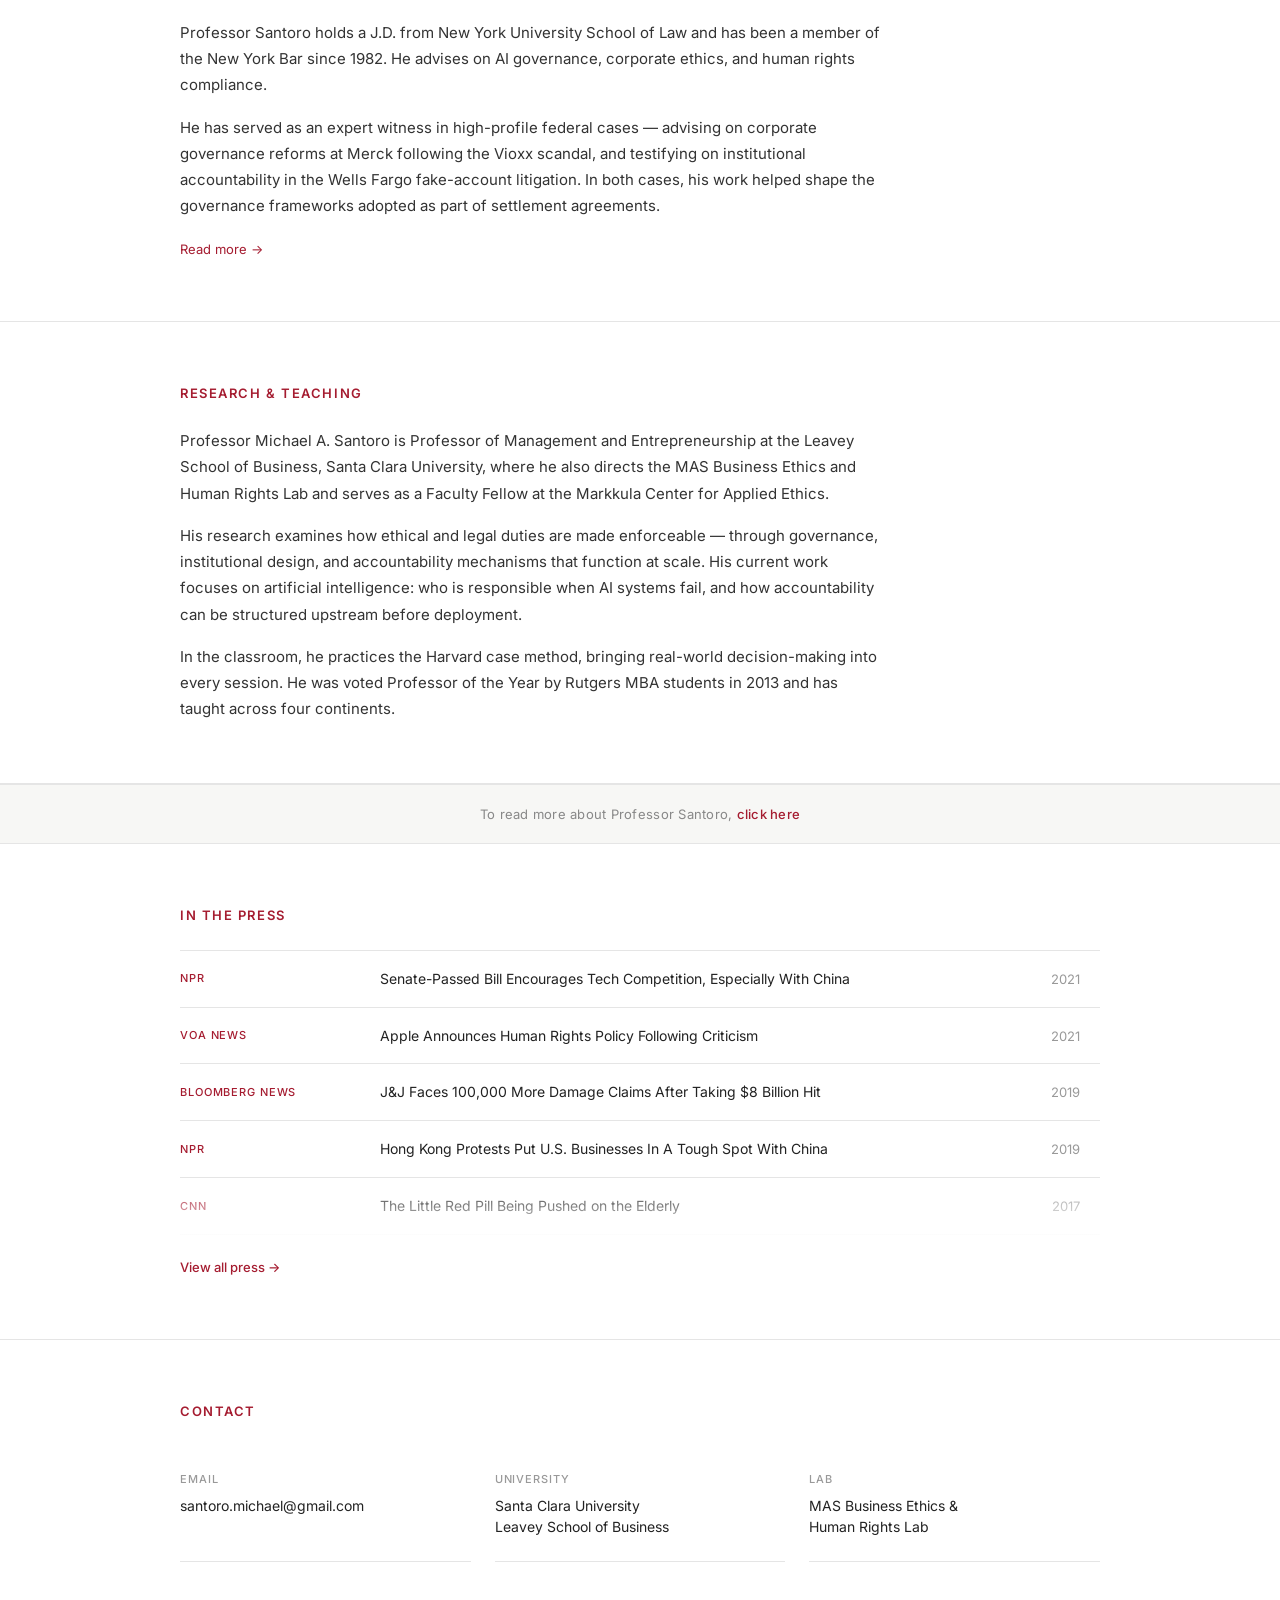
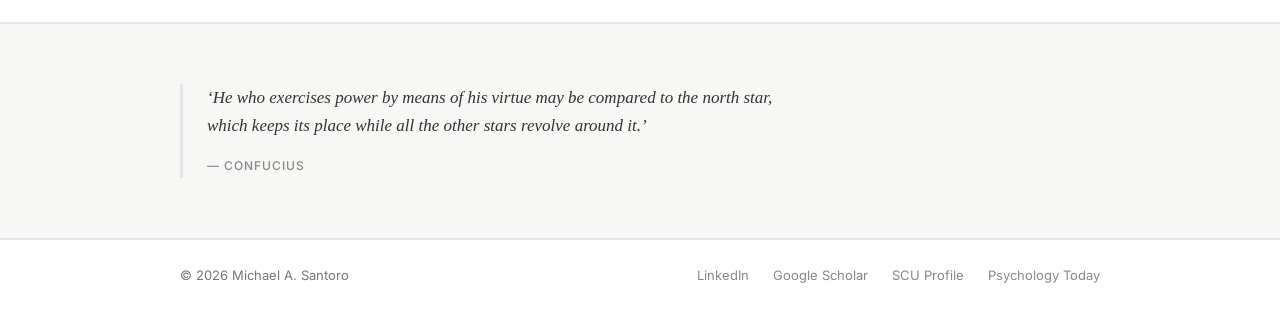
==== commit 47bc97a6: "research and teaching restructure" ====
--- a/index.html
+++ b/index.html
@@ -20,7 +20,8 @@
       <span></span><span></span><span></span>
     </button>
     <ul class="nav-links">
-      <li><a href="#current-work">Current Work</a></li>
+      <li><a href="about.html" class="nav-external"><span>About</span></a></li>
+      <li><a href="#current-work">Work</a></li>
       <li><a href="#books">Books</a></li>
       <li><a href="#consulting">Consulting</a></li>
       <li><a href="#press">Press</a></li>
@@ -46,7 +47,6 @@
         <p>With decades of scholarship in corporate governance, human rights, and business ethics — and a legal career spanning corporate law, federal testimony, and expert witness work in high-profile cases — Professor Santoro brings the precise expertise to address the most pressing question asked today: <strong>who is accountable when AI systems fail?</strong></p>
         <p>Now, he helps governments, institutions, and legal practitioners close the gap between where AI decisions are made and where accountability is triggered — challenging the prevailing assumption of <em>human</em> oversight <em>after</em> deployment. His work argues that accountability must be structured into AI systems at the point of design and delegation.</p>
       </div>
-      <a href="#about" class="hero-contact">Read more &rarr;</a>
     </div>
     <div class="hero-photo">
       <div class="hero-image-wrapper">
@@ -309,13 +309,26 @@
 <section class="section" id="consulting">
   <div class="container">
     <p class="section-label">Consulting &amp; Expert Witness</p>
-    <p class="section-body">Professor Santoro&rsquo;s consulting practice draws on over 40 years of direct observation across factory floors in China, corporate boardrooms, and research laboratories.</p>
-    <p class="section-body">He has served as an expert witness in high-profile federal cases — advising on corporate governance reforms at Merck following the Vioxx scandal, and testifying on institutional accountability in the Wells Fargo fake-account litigation. In both cases, his work helped shape the governance frameworks adopted as part of settlement agreements.</p>
-    <p class="section-body">He advises on AI governance, corporate ethics, and human rights compliance.</p>
-    <p class="section-body">Member of the New York Bar since 1982.</p>
-    <a href="consulting.html" class="hero-contact">Read Professor Santoro&rsquo;s approach to corporate governance &rarr;</a>
-  </div>
-</section>
+    <p class="section-body">Professor Santoro holds a J.D. from New York University School of Law and has been a member of the New York Bar since 1982. He advises on AI governance, corporate ethics, and human rights compliance.</p>
+    <p class="section-body">He has served as an expert witness in high-profile federal cases &mdash; advising on corporate governance reforms at Merck following the Vioxx scandal, and testifying on institutional accountability in the Wells Fargo fake-account litigation. In both cases, his work helped shape the governance frameworks adopted as part of settlement agreements.</p>
+    <a href="consulting.html" class="hero-contact">Read more &rarr;</a>
+  </div>
+</section>
+
+<!-- ── Research & Teaching ───────────────────────────── -->
+<section class="section" id="about">
+  <div class="container">
+    <p class="section-label">Research &amp; Teaching</p>
+    <p class="section-body">Professor Michael A. Santoro is Professor of Management and Entrepreneurship at the Leavey School of Business, Santa Clara University, where he also directs the MAS Business Ethics and Human Rights Lab and serves as a Faculty Fellow at the Markkula Center for Applied Ethics.</p>
+    <p class="section-body">His research examines how ethical and legal duties are made enforceable &mdash; through governance, institutional design, and accountability mechanisms that function at scale. His current work focuses on artificial intelligence: who is responsible when AI systems fail, and how accountability can be structured upstream before deployment.</p>
+    <p class="section-body">In the classroom, he practices the Harvard case method, bringing real-world decision-making into every session. He was voted Professor of the Year by Rutgers MBA students in 2013 and has taught across four continents.</p>
+  </div>
+</section>
+
+<!-- ── About Bar ─────────────────────────────────────── -->
+<div class="about-strip">
+  <p>To read more about Professor Santoro, <a href="about.html">click here</a></p>
+</div>
 
 <!-- ── Press ─────────────────────────────────────────── -->
 <section class="section" id="press">
@@ -388,28 +401,6 @@
       </div>
       <a href="javascript:void(0)" class="expand-toggle" onclick="this.parentElement.classList.add('expanded'); this.style.display='none';">View all press &rarr;</a>
     </div>
-  </div>
-</section>
-
-<!-- ── About ─────────────────────────────────────────── -->
-<section class="section" id="about">
-  <div class="container">
-    <p class="section-label">About</p>
-    <div class="about-bio">
-      <p>Professor Michael A. Santoro studies how ethical and legal duties are made enforceable — through governance, institutional design, and accountability mechanisms that function at scale. His current work focuses on artificial intelligence: who is responsible when AI systems fail, how accountability can be structured upstream before deployment, and what democratic institutions must do to govern AI in the public interest.</p>
-      <p>Working at the cutting edge of AI accountability and management, his current work builds on decades of scholarship in governance, accountability, and human rights — fields where the gap between ethical principle and enforceable practice has long been his central concern.</p>
-      <p>His work is guided by a simple premise: ethical principles matter only insofar as they are transparent, equitable, and enforceable.</p>
-    </div>
-  </div>
-</section>
-
-<!-- ── Background ───────────────────────────────────── -->
-<section class="section" id="background">
-  <div class="container">
-    <p class="section-label">Background</p>
-    <p class="section-body">Current AI accountability work is grounded in decades of scholarship across corporate governance, pharmaceutical ethics, human rights, and China business ethics.</p>
-    <p class="section-body">His work has extended beyond the academy — advising the Global Business Coalition for HIV/AIDS, Malaria &amp; Tuberculosis on governance and human rights (2009&ndash;2011), serving as a bioethics adviser to the International Foundation for Autoimmune Arthritis (2015&ndash;2017), and testifying before the U.S. Senate Finance Committee on the human rights implications of China&rsquo;s WTO accession.</p>
-    <p class="section-body">For a full historical perspective see <a href="https://en.wikipedia.org/wiki/Michael_A._Santoro" target="_blank" rel="noopener" class="crimson-link">Professor Santoro&rsquo;s Wikipedia page</a>.</p>
   </div>
 </section>
 
--- a/styles.css
+++ b/styles.css
@@ -99,6 +99,34 @@
   color: var(--crimson);
 }
 
+.nav-links a.nav-external {
+  position: relative;
+  display: inline-block;
+}
+
+.nav-links a.nav-external span {
+  display: inline-block;
+  transition: transform 0.2s;
+}
+
+.nav-links a.nav-external:hover span {
+  transform: translateX(-8px);
+}
+
+.nav-links a.nav-external::after {
+  content: "\2192";
+  position: absolute;
+  right: 0;
+  top: 0;
+  opacity: 0;
+  transition: opacity 0.2s, transform 0.2s;
+}
+
+.nav-links a.nav-external:hover::after {
+  opacity: 1;
+  transform: translateX(8px);
+}
+
 .nav-toggle {
   display: none;
   background: none;
@@ -355,6 +383,36 @@
 
 .credentials-strip + .section {
   padding-top: 32px;
+}
+
+.about-strip {
+  padding: 18px 20px;
+  background: #F7F7F5;
+  border-top: 1px solid #E5E5E5;
+  border-bottom: 1px solid #E5E5E5;
+  display: flex;
+  justify-content: center;
+  align-items: center;
+}
+
+.about-strip p {
+  font-size: 13px;
+  font-weight: 400;
+  letter-spacing: 0.02em;
+  color: #888888;
+  text-align: center;
+  margin: 0;
+}
+
+.about-strip p a {
+  color: var(--crimson);
+  font-weight: 500;
+  text-decoration: none;
+}
+
+.about-strip p a:hover {
+  text-decoration: underline;
+  text-decoration-color: var(--crimson);
 }
 
 /* ── Expandable Sections ─────────────────────────────── */
@@ -471,6 +529,11 @@
 
 .about-bio p:last-child {
   margin-bottom: 0;
+}
+
+.about-readmore {
+  display: inline-block;
+  margin-top: 24px;
 }
 
 /* ── Current Work ────────────────────────────────────── */
